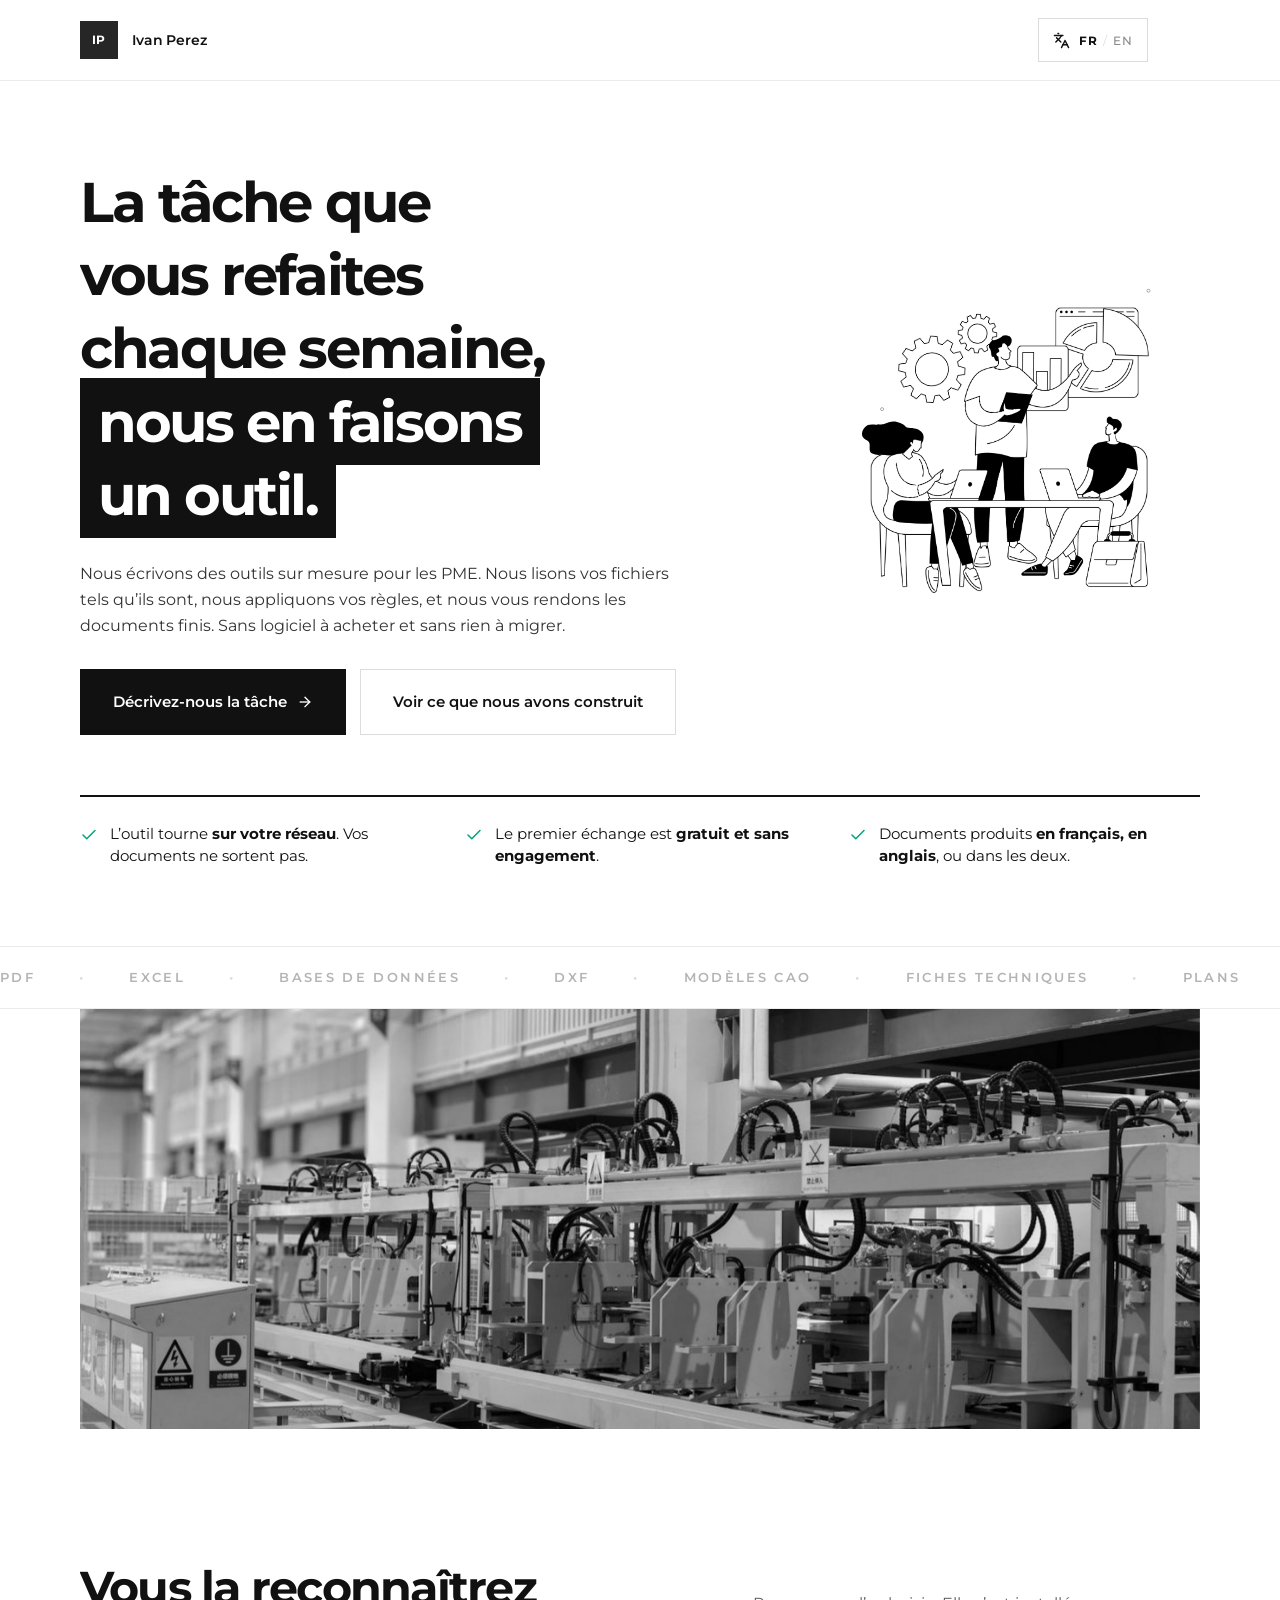
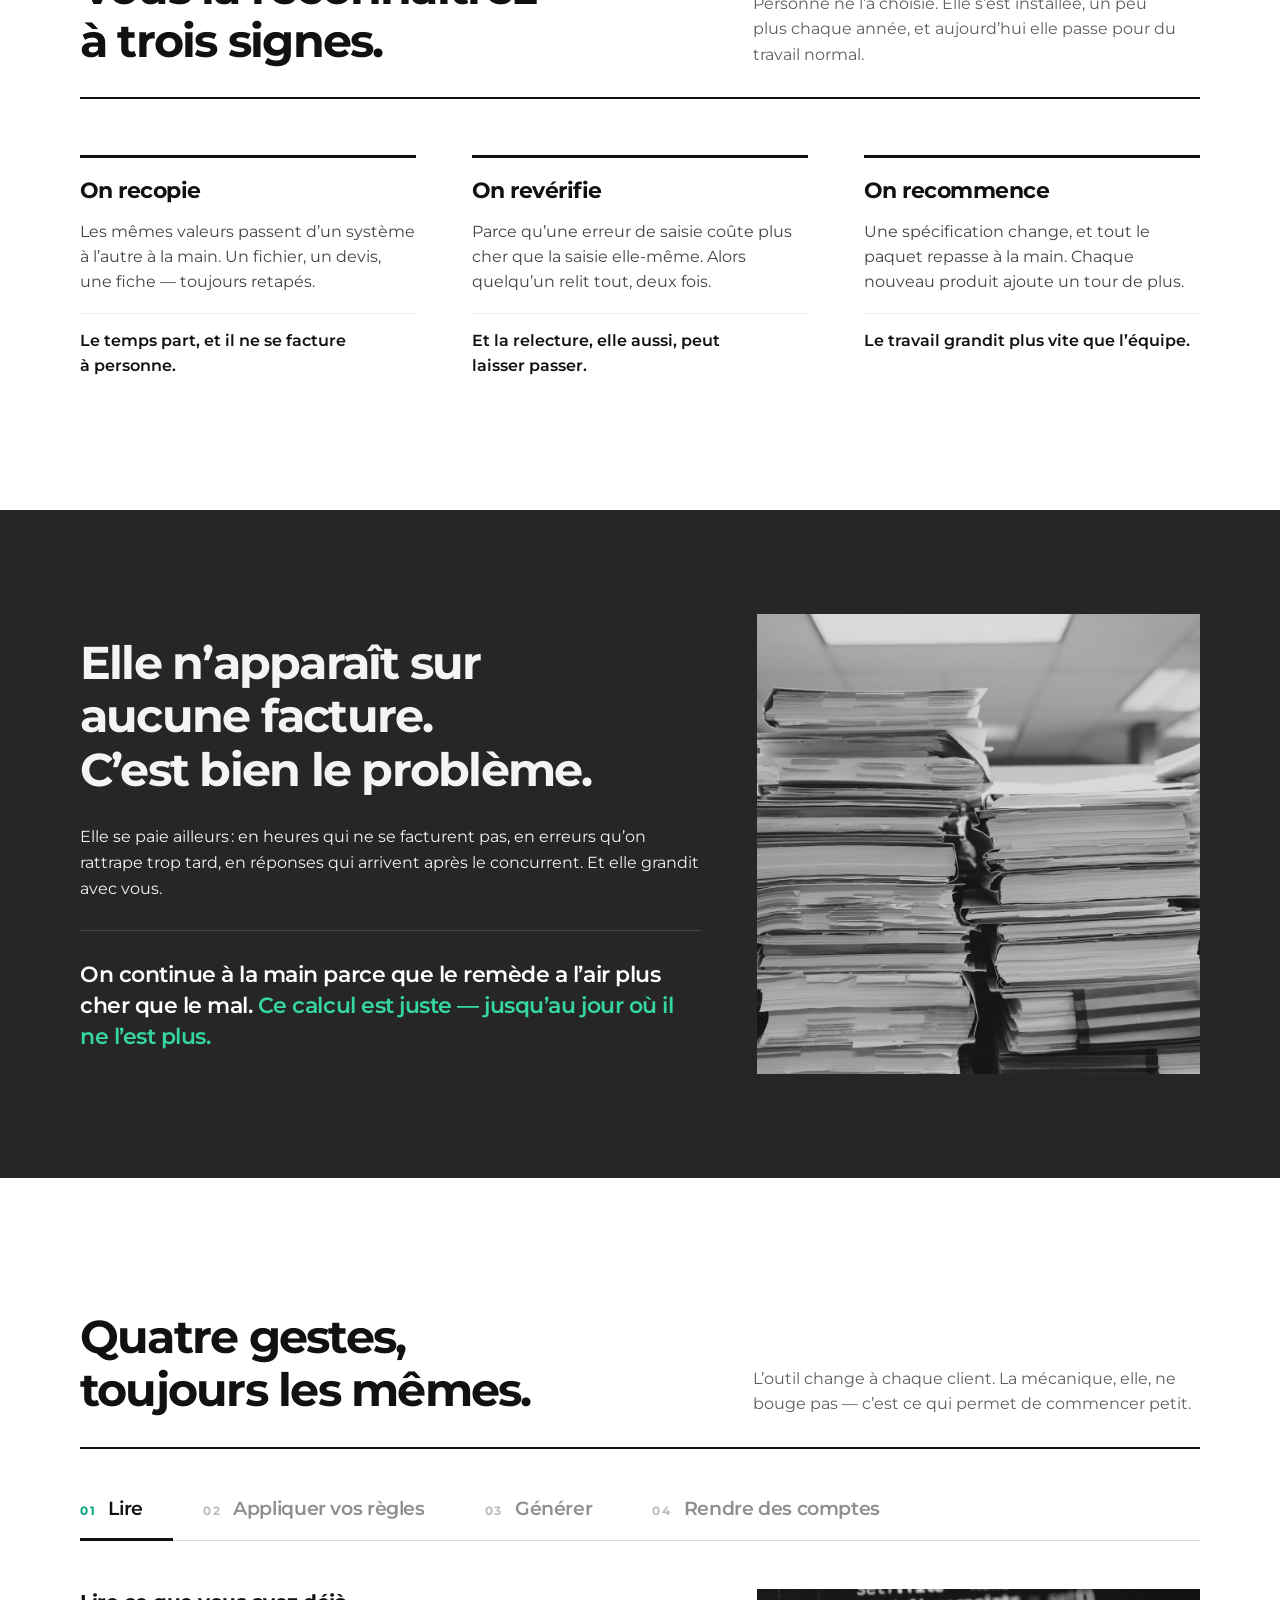
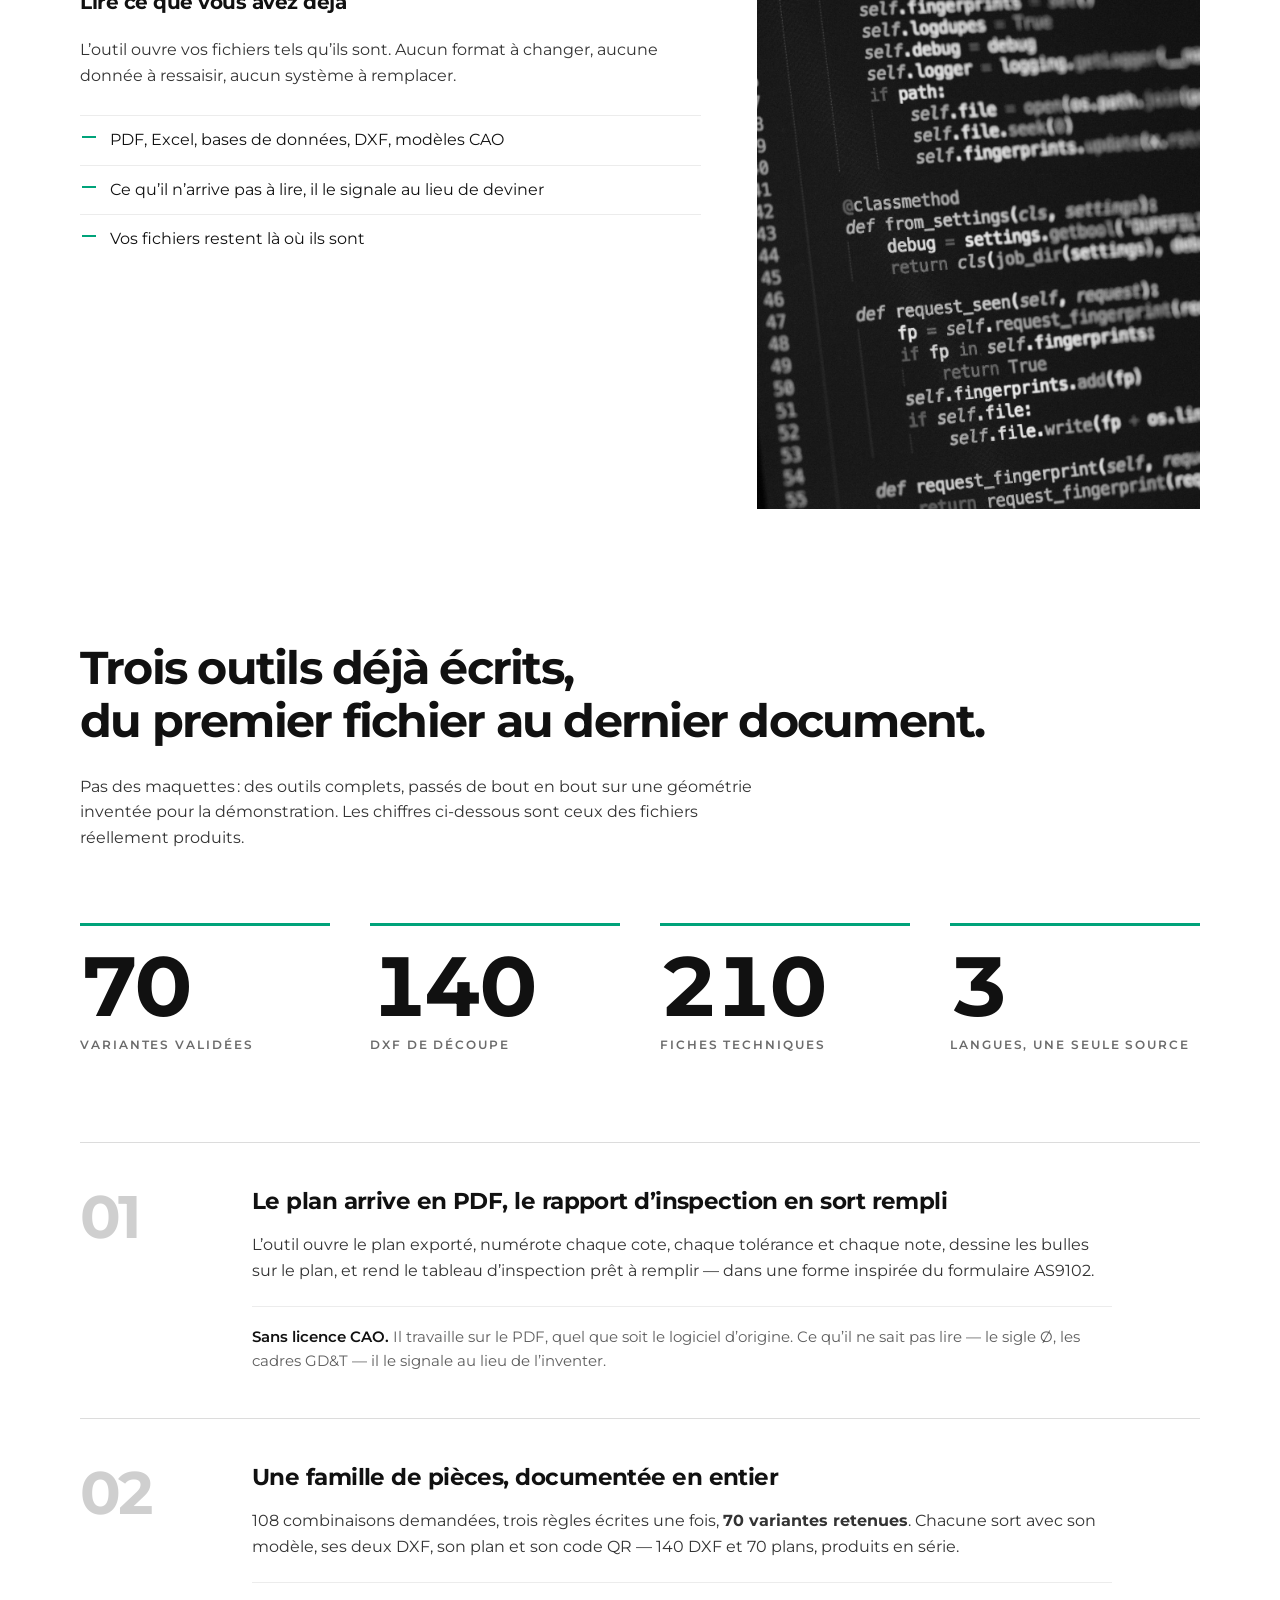
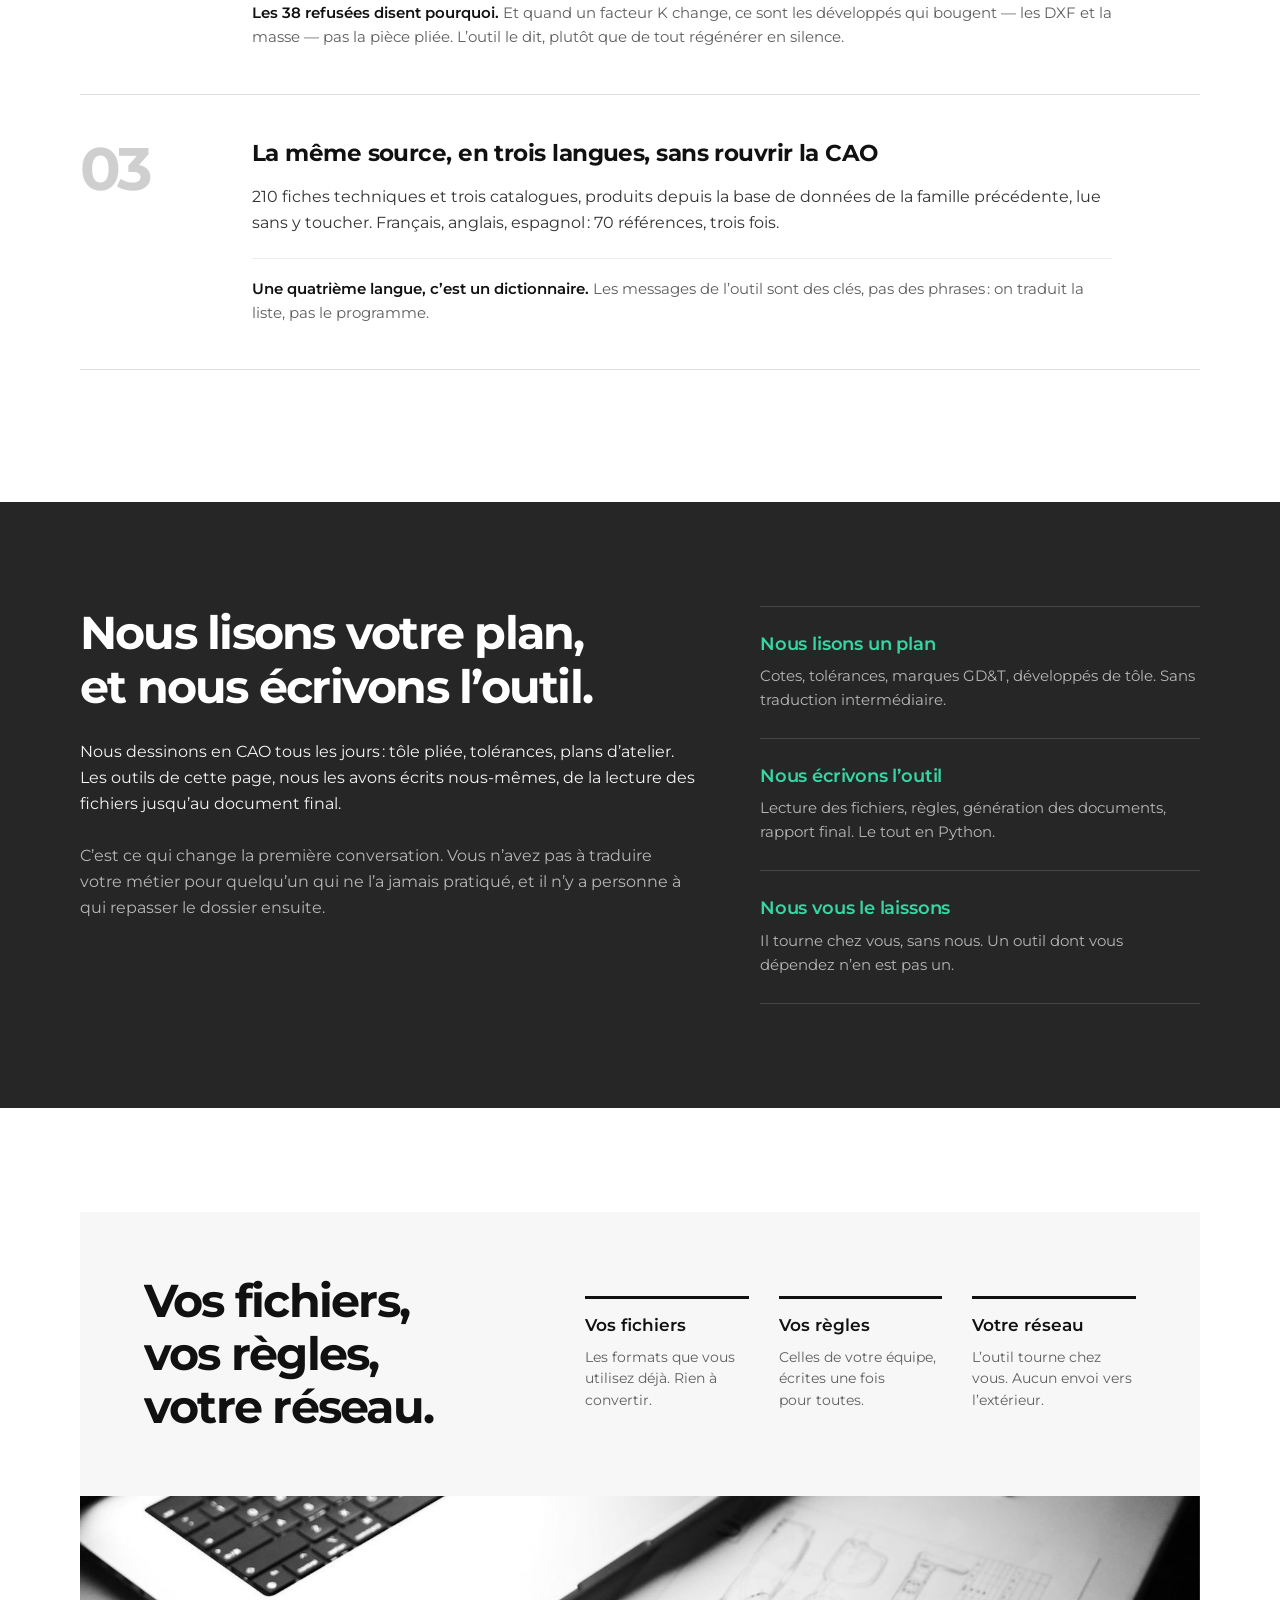
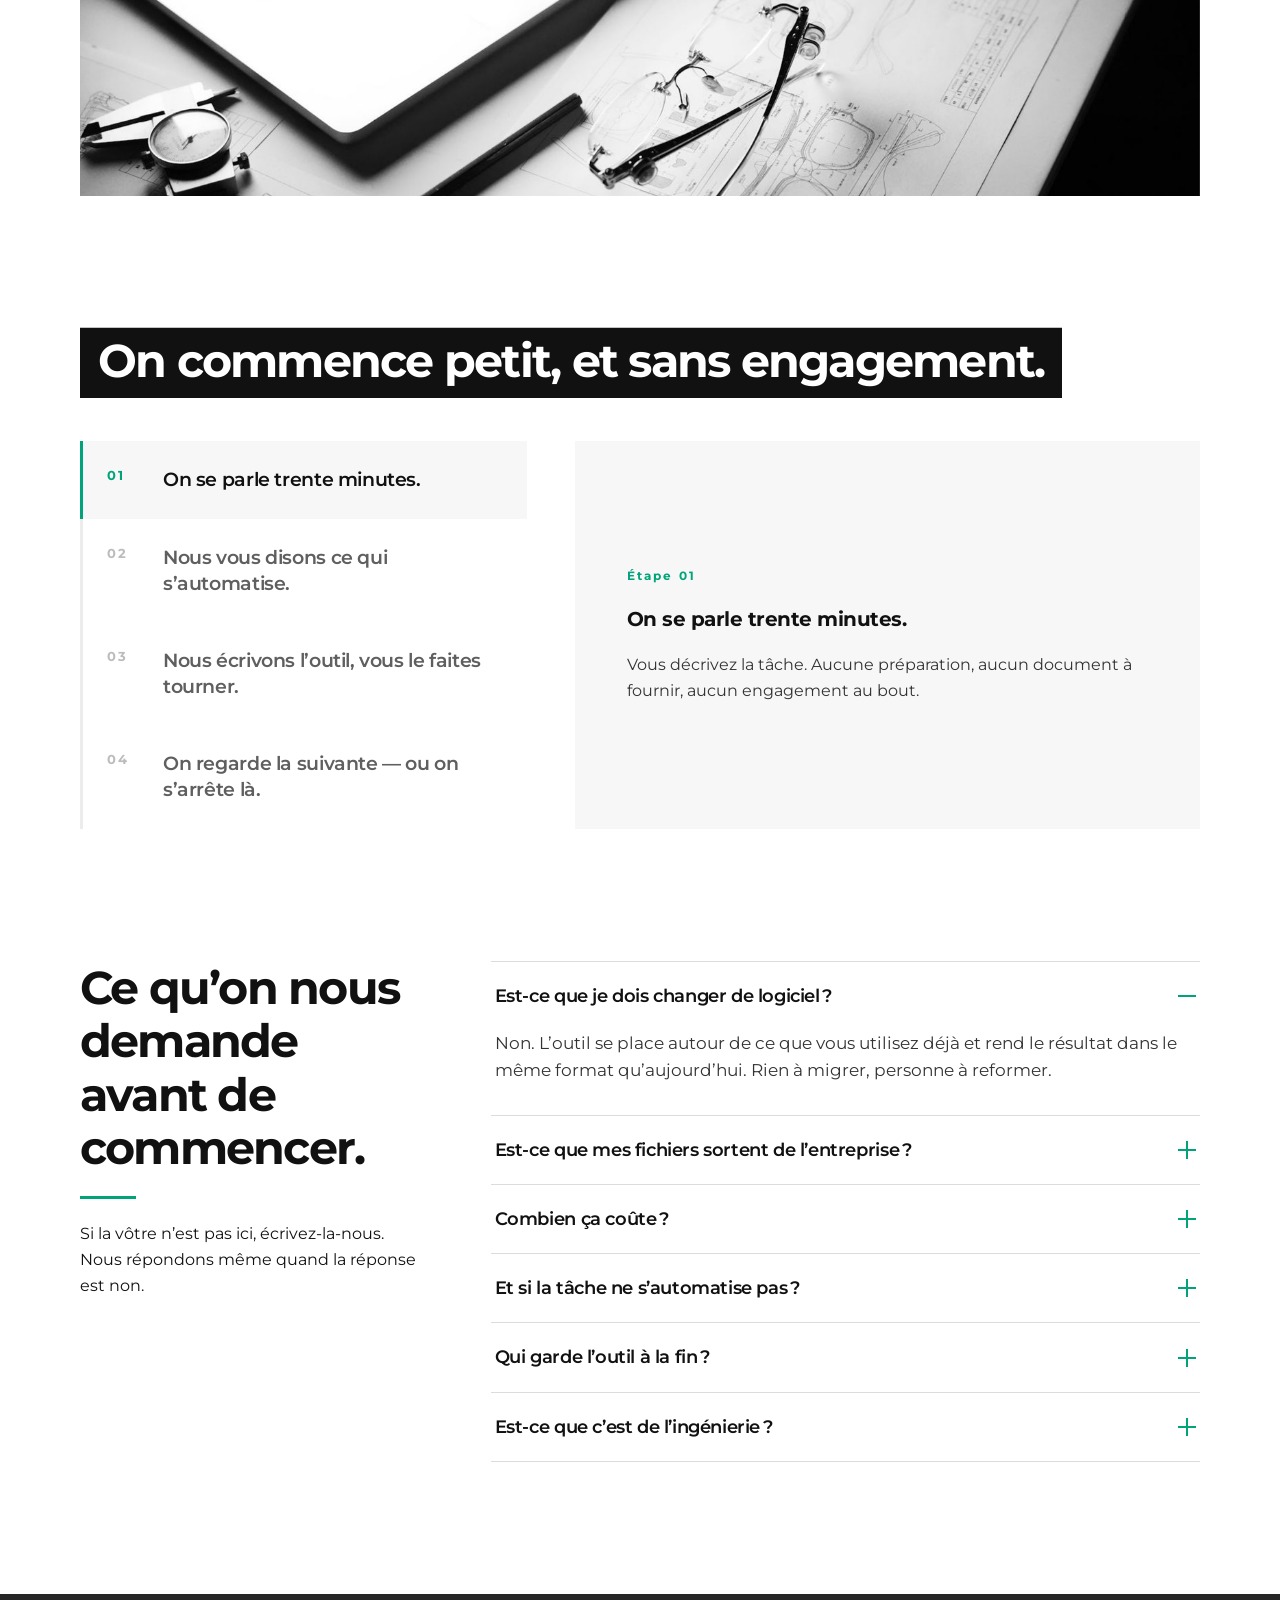
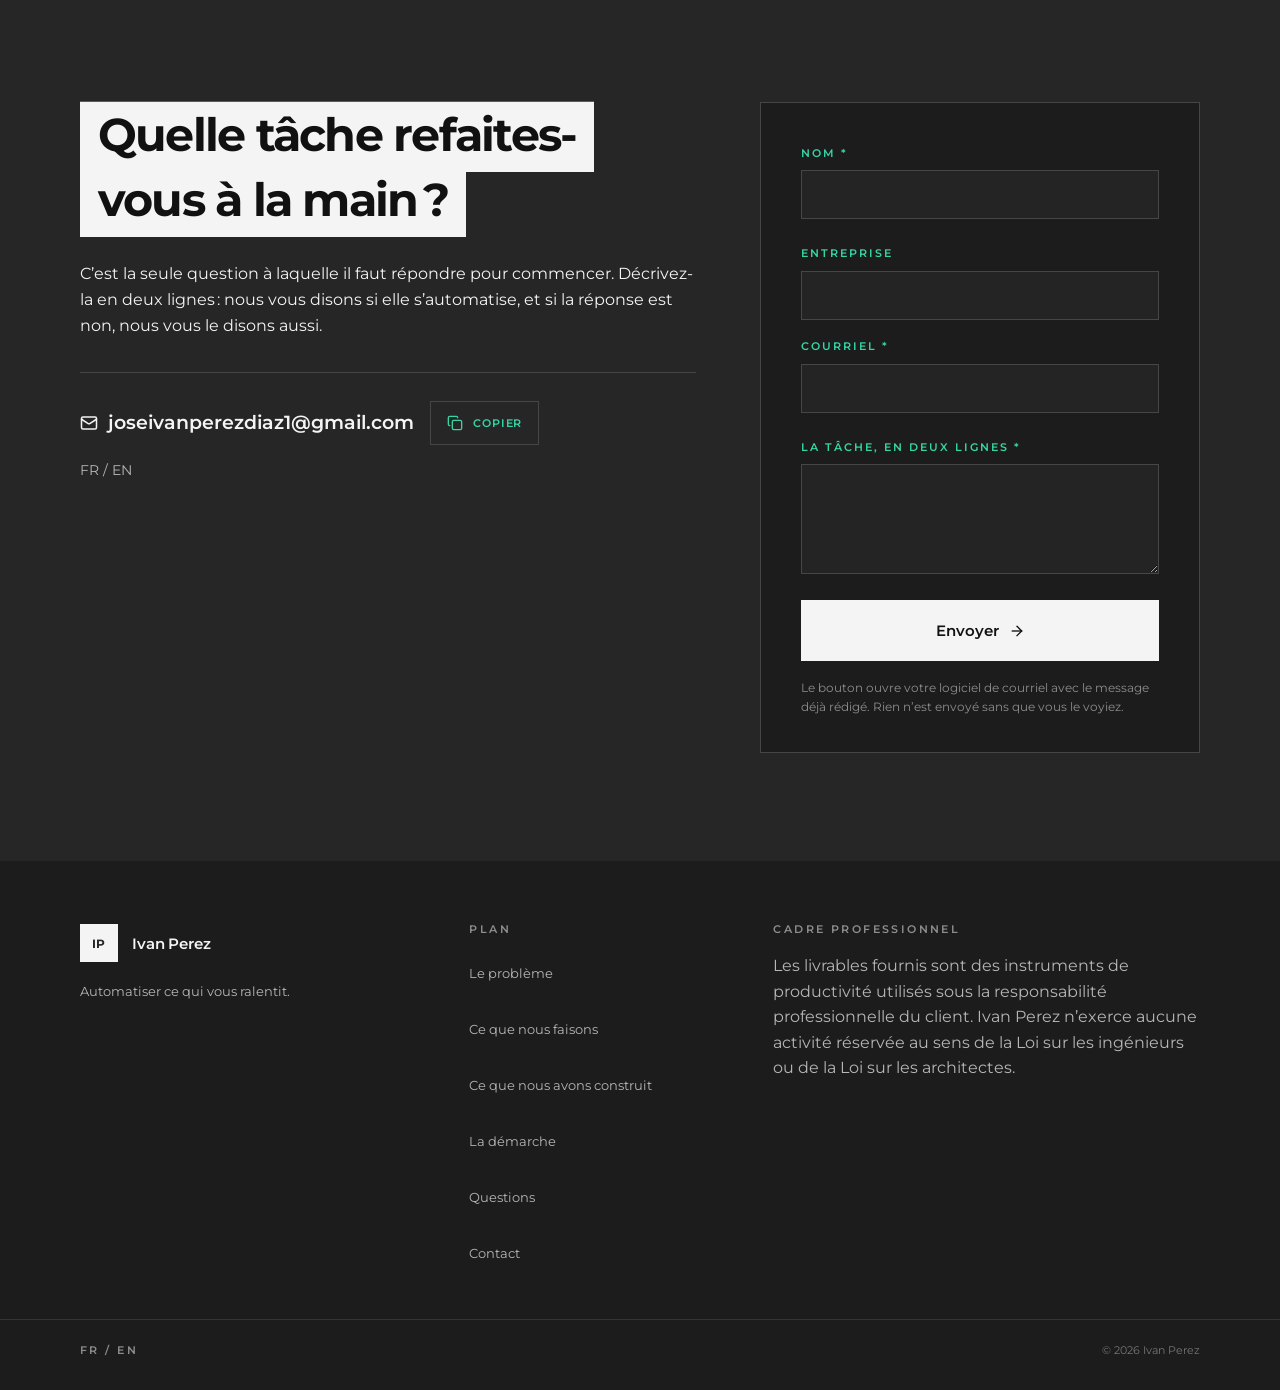
==== index.html @ 013fafa6 "Pasa la página a la primera persona del plural « J'écris » -> « Nous écrivons », « Décrivez-moi » ->" ====
<!doctype html>
<html lang="fr-CA" data-lang="fr">
<head>
<meta charset="utf-8">
<meta name="viewport" content="width=device-width, initial-scale=1">
<title>Ivan Perez — Automatiser ce qui vous ralentit</title>
<meta name="description" content="Nous écrivons des outils sur mesure pour les tâches que votre équipe refait à la main : lecture de vos fichiers, application de vos règles, génération des documents. FR/EN.">
<meta name="author" content="Ivan Perez">
<meta property="og:title" content="Ivan Perez — Automatiser ce qui vous ralentit">
<meta property="og:description" content="La tâche que vous refaites chaque semaine, nous en faisons un outil. Sur votre réseau, avec vos fichiers.">
<meta property="og:type" content="website">
<link rel="preconnect" href="https://fonts.googleapis.com">
<link rel="preconnect" href="https://fonts.gstatic.com" crossorigin>
<link rel="stylesheet" href="https://fonts.googleapis.com/css2?family=Montserrat:wght@400;500;600;700&display=swap">
<link rel="stylesheet" href="css/styles.css">
</head>
<body>

<svg class="sprite" aria-hidden="true" focusable="false" xmlns="http://www.w3.org/2000/svg">
  <!-- Lucide icons (ISC licence) -->
  <symbol id="i-check" viewBox="0 0 24 24"><path d="M20 6 9 17l-5-5"/></symbol>
  <symbol id="i-arrow-right" viewBox="0 0 24 24"><path d="M5 12h14"/><path d="m12 5 7 7-7 7"/></symbol>
  <symbol id="i-arrow-up" viewBox="0 0 24 24"><path d="m5 12 7-7 7 7"/><path d="M12 19V5"/></symbol>
  <symbol id="i-languages" viewBox="0 0 24 24"><path d="m5 8 6 6"/><path d="m4 14 6-6 2-3"/><path d="M2 5h12"/><path d="M7 2h1"/><path d="m22 22-5-10-5 10"/><path d="M14 18h6"/></symbol>
  <symbol id="i-mail" viewBox="0 0 24 24"><rect width="20" height="16" x="2" y="4" rx="2"/><path d="m22 7-8.97 5.7a1.94 1.94 0 0 1-2.06 0L2 7"/></symbol>
  <symbol id="i-copy" viewBox="0 0 24 24"><rect width="14" height="14" x="8" y="8" rx="2"/><path d="M4 16c-1.1 0-2-.9-2-2V4c0-1.1.9-2 2-2h10c1.1 0 2 .9 2 2"/></symbol>
</svg>

<div class="progress" aria-hidden="true"><span class="progress__bar" id="progressBar"></span></div>

<a class="skip" href="#hero"><span lang="fr">Aller au contenu</span><span lang="en">Skip to content</span></a>

<header class="nav" id="nav">
  <div class="nav__inner">
    <a class="nav__brand" href="#hero">
      <span class="mark">IP</span>
      <span class="nav__name">
        <strong>Ivan Perez</strong>
      </span>
    </a>

    <nav class="nav__menu" id="navMenu" aria-label="Navigation">
      <a href="#probleme"><span lang="fr">Le probl&egrave;me</span><span lang="en">The problem</span></a>
      <a href="#faire"><span lang="fr">Ce que nous faisons</span><span lang="en">What we do</span></a>
      <a href="#preuves"><span lang="fr">Ce que nous avons construit</span><span lang="en">What we have built</span></a>
      <a href="#demarche"><span lang="fr">La d&eacute;marche</span><span lang="en">How it works</span></a>
      <a href="#questions"><span lang="fr">Questions</span><span lang="en">Questions</span></a>
      <a class="btn btn--solid nav__cta" href="#contact">
        <span lang="fr">Parlons trente minutes</span><span lang="en">Let&rsquo;s talk for thirty minutes</span>
      </a>
    </nav>

    <div class="nav__tools">
      <button class="lang" id="langToggle" type="button" aria-label="English">
        <svg class="ico" aria-hidden="true"><use href="#i-languages"></use></svg>
        <span class="lang__pair"><b>FR</b><i>/</i><s>EN</s></span>
      </button>
      <button class="nav__toggle" id="navToggle" aria-expanded="false" aria-controls="navMenu" aria-label="Menu">
        <span></span><span></span><span></span>
      </button>
    </div>
  </div>
</header>

<main>

  <section class="hero" id="hero">
    <div class="wrap">
      <div class="hero__grid">
        <div class="hero__text">
          <h1 lang="fr" data-wipe>La t&acirc;che que vous refaites chaque semaine, <br><span class="boxed">nous en faisons un&nbsp;outil.</span></h1>
          <h1 lang="en" data-wipe>The task you redo every single week, <br><span class="boxed">we turn it into a&nbsp;tool.</span></h1>

          <div class="hero__lead" data-reveal>
            <p class="lead" lang="fr">Nous &eacute;crivons des outils sur mesure pour les PME. Nous lisons vos fichiers tels qu&rsquo;ils sont, nous appliquons vos r&egrave;gles, et nous vous rendons les documents finis. Sans logiciel &agrave; acheter et sans rien &agrave; migrer.</p>
            <p class="lead" lang="en">We write custom tools for small companies. We read your files exactly as they are, apply your rules, and hand back the finished documents. No software to buy, nothing to migrate.</p>
          </div>

          <div class="hero__actions" data-reveal>
            <a class="btn btn--solid btn--lg" href="#contact">
              <span lang="fr">D&eacute;crivez-nous la t&acirc;che</span><span lang="en">Tell us about the task</span>
              <svg class="ico" aria-hidden="true"><use href="#i-arrow-right"></use></svg>
            </a>
            <a class="btn btn--ghost btn--lg" href="#preuves">
              <span lang="fr">Voir ce que nous avons construit</span><span lang="en">See what we have built</span>
            </a>
          </div>
        </div>

        <figure class="art" id="heroArt" data-reveal aria-hidden="true">
          <object class="art__svg" type="image/svg+xml" data="img/workflow.svg">
            <img src="img/workflow.svg" alt="" width="900" height="900">
          </object>
        </figure>
      </div>

      <ul class="hero__points" data-reveal>
        <li><svg class="ico ico--accent" aria-hidden="true"><use href="#i-check"></use></svg>
          <span lang="fr">L&rsquo;outil tourne <strong>sur votre r&eacute;seau</strong>. Vos documents ne sortent pas.</span>
          <span lang="en">The tool runs <strong>on your own network</strong>. Your documents stay in-house.</span>
        </li>
        <li><svg class="ico ico--accent" aria-hidden="true"><use href="#i-check"></use></svg>
          <span lang="fr">Le premier &eacute;change est <strong>gratuit et sans engagement</strong>.</span>
          <span lang="en">The first conversation is <strong>free, with nothing to commit to</strong>.</span>
        </li>
        <li><svg class="ico ico--accent" aria-hidden="true"><use href="#i-check"></use></svg>
          <span lang="fr">Documents produits <strong>en fran&ccedil;ais, en anglais</strong>, ou dans les deux.</span>
          <span lang="en">Documents produced <strong>in French, in English</strong>, or in both.</span>
        </li>
      </ul>
    </div>
  </section>

  <div class="marquee" aria-hidden="true">
    <div class="marquee__track">
      <div class="marquee__group">
        <span>PDF</span><i>&bull;</i><span>Excel</span><i>&bull;</i><span lang="fr">Bases de donn&eacute;es</span><span lang="en">Databases</span><i>&bull;</i><span>DXF</span><i>&bull;</i><span lang="fr">Mod&egrave;les CAO</span><span lang="en">CAD models</span><i>&bull;</i><span lang="fr">Fiches techniques</span><span lang="en">Datasheets</span><i>&bull;</i><span lang="fr">Plans</span><span lang="en">Drawings</span><i>&bull;</i><span lang="fr">Catalogues</span><span lang="en">Catalogues</span><i>&bull;</i><span lang="fr">Rapports</span><span lang="en">Reports</span><i>&bull;</i>
      </div>
      <div class="marquee__group">
        <span>PDF</span><i>&bull;</i><span>Excel</span><i>&bull;</i><span lang="fr">Bases de donn&eacute;es</span><span lang="en">Databases</span><i>&bull;</i><span>DXF</span><i>&bull;</i><span lang="fr">Mod&egrave;les CAO</span><span lang="en">CAD models</span><i>&bull;</i><span lang="fr">Fiches techniques</span><span lang="en">Datasheets</span><i>&bull;</i><span lang="fr">Plans</span><span lang="en">Drawings</span><i>&bull;</i><span lang="fr">Catalogues</span><span lang="en">Catalogues</span><i>&bull;</i><span lang="fr">Rapports</span><span lang="en">Reports</span><i>&bull;</i>
      </div>
    </div>
  </div>

  <div class="wrap">
    <figure class="media media--wide" data-reveal>
      <img src="img/atelier.jpg" alt="" data-parallax width="1800" height="620">
    </figure>
  </div>

  <section class="section" id="probleme">
    <div class="wrap">
      <div class="head" data-reveal>
        <div class="head__left">
          <h2 lang="fr" data-wipe>Vous la reconna&icirc;trez &agrave; trois signes.</h2>
          <h2 lang="en" data-wipe>You will know it by three signs.</h2>
        </div>
        <div class="head__right">
          <p lang="fr">Personne ne l&rsquo;a choisie. Elle s&rsquo;est install&eacute;e, un peu plus chaque ann&eacute;e, et aujourd&rsquo;hui elle passe pour du travail normal.</p>
          <p lang="en">Nobody chose it. It settled in, a little more every year, and by now it passes for normal work.</p>
        </div>
      </div>

      <div class="signs">
        <article class="sign" data-reveal>
          <h3 lang="fr">On recopie</h3>
          <h3 lang="en">Somebody retypes</h3>
          <p lang="fr">Les m&ecirc;mes valeurs passent d&rsquo;un syst&egrave;me &agrave; l&rsquo;autre &agrave; la main. Un fichier, un devis, une fiche &mdash; toujours retap&eacute;s.</p>
          <p lang="en">The same values move from one system to another by hand. A file, a quote, a datasheet &mdash; always retyped.</p>
          <p class="sign__end" lang="fr">Le temps part, et il ne se facture &agrave; personne.</p>
          <p class="sign__end" lang="en">The time goes, and nobody gets billed for it.</p>
        </article>
        <article class="sign" data-reveal>
          <h3 lang="fr">On rev&eacute;rifie</h3>
          <h3 lang="en">Somebody double-checks</h3>
          <p lang="fr">Parce qu&rsquo;une erreur de saisie co&ucirc;te plus cher que la saisie elle-m&ecirc;me. Alors quelqu&rsquo;un relit tout, deux fois.</p>
          <p lang="en">Because a typo costs more than the typing itself. So somebody proofreads the lot, twice.</p>
          <p class="sign__end" lang="fr">Et la relecture, elle aussi, peut laisser passer.</p>
          <p class="sign__end" lang="en">And the proofreading, too, can let one through.</p>
        </article>
        <article class="sign" data-reveal>
          <h3 lang="fr">On recommence</h3>
          <h3 lang="en">Somebody starts over</h3>
          <p lang="fr">Une sp&eacute;cification change, et tout le paquet repasse &agrave; la main. Chaque nouveau produit ajoute un tour de plus.</p>
          <p lang="en">One spec changes and the whole batch goes through by hand again. Every new product adds another round.</p>
          <p class="sign__end" lang="fr">Le travail grandit plus vite que l&rsquo;&eacute;quipe.</p>
          <p class="sign__end" lang="en">The work grows faster than the team does.</p>
        </article>
      </div>
    </div>
  </section>

  <section class="band">
    <div class="wrap band__grid">
      <div class="band__text" data-reveal>
        <h2 lang="fr" data-wipe>Elle n&rsquo;appara&icirc;t sur aucune facture. <br>C&rsquo;est bien le probl&egrave;me.</h2>
        <h2 lang="en" data-wipe>It appears on no invoice. <br>That is exactly the problem.</h2>
        <p class="lead" lang="fr">Elle se paie ailleurs&#8239;: en heures qui ne se facturent pas, en erreurs qu&rsquo;on rattrape trop tard, en r&eacute;ponses qui arrivent apr&egrave;s le concurrent. Et elle grandit avec vous.</p>
        <p class="lead" lang="en">It gets paid elsewhere: in hours that never get billed, in mistakes caught too late, in answers that arrive after the competitor&rsquo;s. And it grows along with you.</p>
        <p class="pull" lang="fr">On continue &agrave; la main parce que le rem&egrave;de a l&rsquo;air plus cher que le mal. <em>Ce calcul est juste &mdash; jusqu&rsquo;au jour o&ugrave; il ne l&rsquo;est plus.</em></p>
        <p class="pull" lang="en">The work stays manual because the cure looks dearer than the disease. <em>That calculation is right &mdash; until the day it isn&rsquo;t.</em></p>
      </div>
      <figure class="media media--dark" data-reveal>
        <img src="img/documents.jpg" alt="" width="1100" height="1400">
      </figure>
    </div>
  </section>

  <section class="section" id="faire">
    <div class="wrap">
      <div class="head" data-reveal>
        <div class="head__left">
          <h2 lang="fr" data-wipe>Quatre gestes, toujours les m&ecirc;mes.</h2>
          <h2 lang="en" data-wipe>Four moves, always the same ones.</h2>
        </div>
        <div class="head__right">
          <p lang="fr">L&rsquo;outil change &agrave; chaque client. La m&eacute;canique, elle, ne bouge pas &mdash; c&rsquo;est ce qui permet de commencer petit.</p>
          <p lang="en">The tool changes with every client. The mechanics do not &mdash; and that is what makes it possible to start small.</p>
        </div>
      </div>

      <div class="tabs" data-reveal>
        <div class="tabs__bar" role="tablist">
          <button class="tab is-active" role="tab" id="tab-0" aria-controls="panel-0" aria-selected="true" data-tab="0">
            <i>01</i><span lang="fr">Lire</span><span lang="en">Read</span>
          </button>
          <button class="tab" role="tab" id="tab-1" aria-controls="panel-1" aria-selected="false" data-tab="1">
            <i>02</i><span lang="fr">Appliquer vos r&egrave;gles</span><span lang="en">Apply your rules</span>
          </button>
          <button class="tab" role="tab" id="tab-2" aria-controls="panel-2" aria-selected="false" data-tab="2">
            <i>03</i><span lang="fr">G&eacute;n&eacute;rer</span><span lang="en">Generate</span>
          </button>
          <button class="tab" role="tab" id="tab-3" aria-controls="panel-3" aria-selected="false" data-tab="3">
            <i>04</i><span lang="fr">Rendre des comptes</span><span lang="en">Report back</span>
          </button>
        </div>

        <div class="tabs__body">
          <div class="tabs__panels">
            <div class="panel is-active" role="tabpanel" id="panel-0" aria-labelledby="tab-0" data-panel="0">
              <h3 lang="fr">Lire ce que vous avez d&eacute;j&agrave;</h3>
              <h3 lang="en">Read what you already have</h3>
              <p class="lead" lang="fr">L&rsquo;outil ouvre vos fichiers tels qu&rsquo;ils sont. Aucun format &agrave; changer, aucune donn&eacute;e &agrave; ressaisir, aucun syst&egrave;me &agrave; remplacer.</p>
              <p class="lead" lang="en">The tool opens your files as they are. No format to change, no data to retype, no system to replace.</p>
              <ul class="points" lang="fr">
                <li>PDF, Excel, bases de donn&eacute;es, DXF, mod&egrave;les CAO</li>
                <li>Ce qu&rsquo;il n&rsquo;arrive pas &agrave; lire, il le signale au lieu de deviner</li>
                <li>Vos fichiers restent l&agrave; o&ugrave; ils sont</li>
              </ul>
              <ul class="points" lang="en">
                <li>PDF, Excel, databases, DXF, CAD models</li>
                <li>What it cannot read, it flags instead of guessing</li>
                <li>Your files stay exactly where they are</li>
              </ul>
            </div>

            <div class="panel" role="tabpanel" id="panel-1" aria-labelledby="tab-1" data-panel="1" hidden>
              <h3 lang="fr">Appliquer les r&egrave;gles que personne n&rsquo;a &eacute;crites</h3>
              <h3 lang="en">Apply the rules nobody ever wrote down</h3>
              <p class="lead" lang="fr">Chaque atelier a ses r&egrave;gles&#8239;: ce qui se combine, ce qui ne se combine pas, ce qui demande une v&eacute;rification. On les &eacute;crit une fois, l&rsquo;outil les applique &agrave; chaque passage.</p>
              <p class="lead" lang="en">Every shop has its rules: what goes together, what does not, what needs a second look. We write them down once and the tool applies them on every run.</p>
              <ul class="points" lang="fr">
                <li>Une combinaison refus&eacute;e dit pourquoi elle l&rsquo;est</li>
                <li>Les r&egrave;gles se modifient sans reprendre l&rsquo;outil</li>
                <li>La m&ecirc;me r&egrave;gle vaut pour tout le monde, tout le temps</li>
              </ul>
              <ul class="points" lang="en">
                <li>A rejected combination says why it was rejected</li>
                <li>Rules can change without rewriting the tool</li>
                <li>The same rule applies to everyone, every time</li>
              </ul>
            </div>

            <div class="panel" role="tabpanel" id="panel-2" aria-labelledby="tab-2" data-panel="2" hidden>
              <h3 lang="fr">G&eacute;n&eacute;rer les documents finis</h3>
              <h3 lang="en">Generate the finished documents</h3>
              <p class="lead" lang="fr">Fiches techniques, plans, exports, catalogues &mdash; produits &agrave; partir d&rsquo;une seule source, dans la mise en page que vos clients connaissent d&eacute;j&agrave;.</p>
              <p class="lead" lang="en">Datasheets, drawings, exports, catalogues &mdash; produced from a single source, in the layout your customers already know.</p>
              <ul class="points" lang="fr">
                <li>En fran&ccedil;ais, en anglais, ou dans les deux</li>
                <li>Ajouter une langue, c&rsquo;est un dictionnaire, pas un red&eacute;marrage</li>
                <li>Une seule source&#8239;: plus de version qui tra&icirc;ne</li>
              </ul>
              <ul class="points" lang="en">
                <li>In French, in English, or in both</li>
                <li>Adding a language is a dictionary, not a rebuild</li>
                <li>One single source: no stray version left behind</li>
              </ul>
            </div>

            <div class="panel" role="tabpanel" id="panel-3" aria-labelledby="tab-3" data-panel="3" hidden>
              <h3 lang="fr">Rendre un r&eacute;sultat v&eacute;rifiable</h3>
              <h3 lang="en">Hand back a result you can check</h3>
              <p class="lead" lang="fr">Chaque passage laisse un rapport&#8239;: ce qui a &eacute;t&eacute; produit, ce qui a &eacute;t&eacute; refus&eacute; et pourquoi, ce que l&rsquo;outil n&rsquo;a pas su lire. Vous gardez la d&eacute;cision.</p>
              <p class="lead" lang="en">Every run leaves a report: what was produced, what was rejected and why, what the tool could not read. You keep the decision.</p>
              <ul class="points" lang="fr">
                <li>Rien n&rsquo;est publi&eacute; sans que vous l&rsquo;ayez vu</li>
                <li>Les refus sont motiv&eacute;s, pas silencieux</li>
                <li>Le rapport se relit six mois plus tard</li>
              </ul>
              <ul class="points" lang="en">
                <li>Nothing goes out before you have seen it</li>
                <li>Rejections come with a reason, never silent</li>
                <li>The report still reads six months later</li>
              </ul>
            </div>
          </div>

          <figure class="media media--tall">
            <img src="img/code.jpg" alt="" width="1100" height="1400">
          </figure>
        </div>
      </div>
    </div>
  </section>

  <section class="proof" id="preuves">
    <div class="wrap">
      <div class="proof__head" data-reveal>
        <h2 lang="fr" data-wipe>Trois outils d&eacute;j&agrave; &eacute;crits, <br>du premier fichier au dernier document.</h2>
        <h2 lang="en" data-wipe>Three tools already written, <br>from the first file to the last document.</h2>
        <p class="lead" lang="fr">Pas des maquettes&#8239;: des outils complets, pass&eacute;s de bout en bout sur une g&eacute;om&eacute;trie invent&eacute;e pour la d&eacute;monstration. Les chiffres ci-dessous sont ceux des fichiers r&eacute;ellement produits.</p>
        <p class="lead" lang="en">Not mock-ups: complete tools, run end to end on geometry invented for the demonstration. The figures below are the files actually produced.</p>
      </div>

      <div class="figures" data-reveal>
        <div class="fig">
          <span class="fig__n" data-count="70">70</span>
          <span class="fig__l" lang="fr">variantes valid&eacute;es</span>
          <span class="fig__l" lang="en">validated variants</span>
        </div>
        <div class="fig">
          <span class="fig__n" data-count="140">140</span>
          <span class="fig__l" lang="fr">DXF de d&eacute;coupe</span>
          <span class="fig__l" lang="en">cutting DXF files</span>
        </div>
        <div class="fig">
          <span class="fig__n" data-count="210">210</span>
          <span class="fig__l" lang="fr">fiches techniques</span>
          <span class="fig__l" lang="en">datasheets</span>
        </div>
        <div class="fig">
          <span class="fig__n" data-count="3">3</span>
          <span class="fig__l" lang="fr">langues, une seule source</span>
          <span class="fig__l" lang="en">languages, one single source</span>
        </div>
      </div>

      <ol class="cases">
        <li class="case" data-reveal>
          <div class="case__id"><span>01</span></div>
          <div class="case__body">
            <h3 lang="fr">Le plan arrive en PDF, le rapport d&rsquo;inspection en sort rempli</h3>
            <h3 lang="en">The drawing comes in as a PDF, the inspection report comes out filled in</h3>
            <p lang="fr">L&rsquo;outil ouvre le plan export&eacute;, num&eacute;rote chaque cote, chaque tol&eacute;rance et chaque note, dessine les bulles sur le plan, et rend le tableau d&rsquo;inspection pr&ecirc;t &agrave; remplir &mdash; dans une forme inspir&eacute;e du formulaire AS9102.</p>
            <p lang="en">The tool opens the exported drawing, numbers every dimension, tolerance and note, draws the balloons onto the drawing, and hands back the inspection table ready to fill in &mdash; in a form inspired by the AS9102 sheet.</p>
            <p class="case__limit" lang="fr"><strong>Sans licence CAO.</strong> Il travaille sur le PDF, quel que soit le logiciel d&rsquo;origine. Ce qu&rsquo;il ne sait pas lire &mdash; le sigle &Oslash;, les cadres GD&amp;T &mdash; il le signale au lieu de l&rsquo;inventer.</p>
            <p class="case__limit" lang="en"><strong>No CAD licence needed.</strong> It works on the PDF, whatever software produced it. What it cannot read &mdash; the &Oslash; sign, GD&amp;T frames &mdash; it flags rather than inventing.</p>
          </div>
        </li>

        <li class="case" data-reveal>
          <div class="case__id"><span>02</span></div>
          <div class="case__body">
            <h3 lang="fr">Une famille de pi&egrave;ces, document&eacute;e en entier</h3>
            <h3 lang="en">A whole family of parts, documented end to end</h3>
            <p lang="fr">108 combinaisons demand&eacute;es, trois r&egrave;gles &eacute;crites une fois, <strong>70 variantes retenues</strong>. Chacune sort avec son mod&egrave;le, ses deux DXF, son plan et son code QR &mdash; 140 DXF et 70 plans, produits en s&eacute;rie.</p>
            <p lang="en">108 combinations asked for, three rules written once, <strong>70 variants kept</strong>. Each one comes out with its model, its two DXF files, its drawing and its QR code &mdash; 140 DXF files and 70 drawings, produced in one batch.</p>
            <p class="case__limit" lang="fr"><strong>Les 38 refus&eacute;es disent pourquoi.</strong> Et quand un facteur K change, ce sont les d&eacute;velopp&eacute;s qui bougent &mdash; les DXF et la masse &mdash; pas la pi&egrave;ce pli&eacute;e. L&rsquo;outil le dit, plut&ocirc;t que de tout r&eacute;g&eacute;n&eacute;rer en silence.</p>
            <p class="case__limit" lang="en"><strong>The 38 rejected ones say why.</strong> And when a K-factor changes, it is the flat patterns that move &mdash; the DXF files and the mass &mdash; not the folded part. The tool says so, rather than regenerating everything silently.</p>
          </div>
        </li>

        <li class="case" data-reveal>
          <div class="case__id"><span>03</span></div>
          <div class="case__body">
            <h3 lang="fr">La m&ecirc;me source, en trois langues, sans rouvrir la CAO</h3>
            <h3 lang="en">The same source, in three languages, without reopening the CAD</h3>
            <p lang="fr">210 fiches techniques et trois catalogues, produits depuis la base de donn&eacute;es de la famille pr&eacute;c&eacute;dente, lue sans y toucher. Fran&ccedil;ais, anglais, espagnol&#8239;: 70 r&eacute;f&eacute;rences, trois fois.</p>
            <p lang="en">210 datasheets and three catalogues, produced from the previous family&rsquo;s database, read without touching it. French, English, Spanish: 70 references, three times over.</p>
            <p class="case__limit" lang="fr"><strong>Une quatri&egrave;me langue, c&rsquo;est un dictionnaire.</strong> Les messages de l&rsquo;outil sont des cl&eacute;s, pas des phrases&#8239;: on traduit la liste, pas le programme.</p>
            <p class="case__limit" lang="en"><strong>A fourth language is a dictionary.</strong> The tool&rsquo;s messages are keys, not sentences: you translate the list, not the program.</p>
          </div>
        </li>
      </ol>
    </div>
  </section>

  <section class="who">
    <div class="wrap who__grid">
      <div class="who__text" data-reveal>
        <h2 lang="fr" data-wipe>Nous lisons votre plan, et nous &eacute;crivons l&rsquo;outil.</h2>
        <h2 lang="en" data-wipe>We read your drawing, and we write the tool.</h2>
        <p class="lead" lang="fr">Nous dessinons en CAO tous les jours&#8239;: t&ocirc;le pli&eacute;e, tol&eacute;rances, plans d&rsquo;atelier. Les outils de cette page, nous les avons &eacute;crits nous-m&ecirc;mes, de la lecture des fichiers jusqu&rsquo;au document final.</p>
        <p class="lead" lang="en">We work in CAD every day: sheet metal, tolerances, shop drawings. The tools on this page we wrote ourselves, from reading the files through to the finished document.</p>
        <p lang="fr">C&rsquo;est ce qui change la premi&egrave;re conversation. Vous n&rsquo;avez pas &agrave; traduire votre m&eacute;tier pour quelqu&rsquo;un qui ne l&rsquo;a jamais pratiqu&eacute;, et il n&rsquo;y a personne &agrave; qui repasser le dossier ensuite.</p>
        <p lang="en">That is what changes the first conversation. You do not have to translate your trade for somebody who has never practised it, and there is nobody to hand the file on to afterwards.</p>
      </div>
      <ul class="who__list" data-reveal>
        <li>
          <h3 lang="fr">Nous lisons un plan</h3><h3 lang="en">We read drawings</h3>
          <p lang="fr">Cotes, tol&eacute;rances, marques GD&amp;T, d&eacute;velopp&eacute;s de t&ocirc;le. Sans traduction interm&eacute;diaire.</p>
          <p lang="en">Dimensions, tolerances, GD&amp;T marks, sheet-metal flat patterns. With no translation in between.</p>
        </li>
        <li>
          <h3 lang="fr">Nous &eacute;crivons l&rsquo;outil</h3><h3 lang="en">We write the tool</h3>
          <p lang="fr">Lecture des fichiers, r&egrave;gles, g&eacute;n&eacute;ration des documents, rapport final. Le tout en Python.</p>
          <p lang="en">File reading, rules, document generation, final report. All of it in Python.</p>
        </li>
        <li>
          <h3 lang="fr">Nous vous le laissons</h3><h3 lang="en">We hand it over</h3>
          <p lang="fr">Il tourne chez vous, sans nous. Un outil dont vous d&eacute;pendez n&rsquo;en est pas un.</p>
          <p lang="en">It runs at your place, without us. A tool you depend on us for is not a tool.</p>
        </li>
      </ul>
    </div>
  </section>

  <section class="section section--tight">
    <div class="wrap">
      <div class="pillars" data-reveal>
        <div class="pillars__title">
          <h2 lang="fr" data-wipe>Vos fichiers, vos r&egrave;gles, votre r&eacute;seau.</h2>
          <h2 lang="en" data-wipe>Your files, your rules, your network.</h2>
        </div>
        <div class="pillars__list">
          <div class="pillar">
            <h3 lang="fr">Vos fichiers</h3><h3 lang="en">Your files</h3>
            <p lang="fr">Les formats que vous utilisez d&eacute;j&agrave;. Rien &agrave; convertir.</p>
            <p lang="en">The formats you already use. Nothing to convert.</p>
          </div>
          <div class="pillar">
            <h3 lang="fr">Vos r&egrave;gles</h3><h3 lang="en">Your rules</h3>
            <p lang="fr">Celles de votre &eacute;quipe, &eacute;crites une fois pour toutes.</p>
            <p lang="en">Your team&rsquo;s own, written down once and for all.</p>
          </div>
          <div class="pillar">
            <h3 lang="fr">Votre r&eacute;seau</h3><h3 lang="en">Your network</h3>
            <p lang="fr">L&rsquo;outil tourne chez vous. Aucun envoi vers l&rsquo;ext&eacute;rieur.</p>
            <p lang="en">The tool runs in-house. Nothing is sent outside.</p>
          </div>
        </div>
      </div>
    </div>
  </section>

  <div class="wrap">
    <figure class="media media--strip" data-reveal>
      <img src="img/bureau.jpg" alt="" data-parallax width="1800" height="560">
    </figure>
  </div>

  <section class="section" id="demarche">
    <div class="wrap">
      <div class="head head--stack" data-reveal>
        <h2 lang="fr" data-wipe><span class="boxed">On commence petit, et sans engagement.</span></h2>
        <h2 lang="en" data-wipe><span class="boxed">We start small, with nothing to commit to.</span></h2>
      </div>

      <div class="steps" data-reveal>
        <div class="steps__rail" role="tablist" aria-orientation="vertical">
          <button class="step is-active" role="tab" id="step-0" aria-controls="spanel-0" aria-selected="true" data-step="0">
            <i>01</i><span lang="fr">On se parle trente minutes.</span><span lang="en">We talk for thirty minutes.</span>
          </button>
          <button class="step" role="tab" id="step-1" aria-controls="spanel-1" aria-selected="false" data-step="1">
            <i>02</i><span lang="fr">Nous vous disons ce qui s&rsquo;automatise.</span><span lang="en">We tell you what can be automated.</span>
          </button>
          <button class="step" role="tab" id="step-2" aria-controls="spanel-2" aria-selected="false" data-step="2">
            <i>03</i><span lang="fr">Nous &eacute;crivons l&rsquo;outil, vous le faites tourner.</span><span lang="en">We write the tool, you run it.</span>
          </button>
          <button class="step" role="tab" id="step-3" aria-controls="spanel-3" aria-selected="false" data-step="3">
            <i>04</i><span lang="fr">On regarde la suivante &mdash; ou on s&rsquo;arr&ecirc;te l&agrave;.</span><span lang="en">We look at the next one &mdash; or we stop there.</span>
          </button>
        </div>

        <div class="steps__panels">
          <div class="spanel is-active" role="tabpanel" id="spanel-0" aria-labelledby="step-0" data-spanel="0">
            <p class="tag"><span lang="fr">&Eacute;tape 01</span><span lang="en">Step 01</span></p>
            <h3 lang="fr">On se parle trente minutes.</h3>
            <h3 lang="en">We talk for thirty minutes.</h3>
            <p class="lead" lang="fr">Vous d&eacute;crivez la t&acirc;che. Aucune pr&eacute;paration, aucun document &agrave; fournir, aucun engagement au bout.</p>
            <p class="lead" lang="en">You describe the task. No preparation, nothing to send over, nothing to commit to at the end.</p>
          </div>
          <div class="spanel" role="tabpanel" id="spanel-1" aria-labelledby="step-1" data-spanel="1" hidden>
            <p class="tag"><span lang="fr">&Eacute;tape 02</span><span lang="en">Step 02</span></p>
            <h3 lang="fr">Nous vous disons ce qui s&rsquo;automatise.</h3>
            <h3 lang="en">We tell you what can be automated.</h3>
            <p class="lead" lang="fr">Et surtout ce qui ne s&rsquo;automatise pas. C&rsquo;est gratuit, et parfois la r&eacute;ponse est non &mdash; c&rsquo;est une r&eacute;ponse utile aussi.</p>
            <p class="lead" lang="en">And, above all, what cannot be. It costs nothing, and sometimes the answer is no &mdash; which is a useful answer too.</p>
          </div>
          <div class="spanel" role="tabpanel" id="spanel-2" aria-labelledby="step-2" data-spanel="2" hidden>
            <p class="tag"><span lang="fr">&Eacute;tape 03</span><span lang="en">Step 03</span></p>
            <h3 lang="fr">Nous &eacute;crivons l&rsquo;outil, vous le faites tourner.</h3>
            <h3 lang="en">We write the tool, you run it.</h3>
            <p class="lead" lang="fr">Chez vous, sur votre r&eacute;seau, avec vos fichiers. Vos documents ne sortent pas de l&rsquo;entreprise.</p>
            <p class="lead" lang="en">In-house, on your network, with your files. Your documents never leave the company.</p>
          </div>
          <div class="spanel" role="tabpanel" id="spanel-3" aria-labelledby="step-3" data-spanel="3" hidden>
            <p class="tag"><span lang="fr">&Eacute;tape 04</span><span lang="en">Step 04</span></p>
            <h3 lang="fr">On regarde la suivante &mdash; ou on s&rsquo;arr&ecirc;te l&agrave;.</h3>
            <h3 lang="en">We look at the next one &mdash; or we stop there.</h3>
            <p class="lead" lang="fr">Chaque &eacute;tape se juge sur la pr&eacute;c&eacute;dente. Rien n&rsquo;oblige &agrave; la suivante, et s&rsquo;arr&ecirc;ter est une issue normale.</p>
            <p class="lead" lang="en">Each step is judged on the one before it. Nothing commits you to the next, and stopping is a normal outcome.</p>
          </div>
        </div>
      </div>
    </div>
  </section>

  <section class="section" id="questions">
    <div class="wrap faq__grid">
      <div class="faq__intro" data-reveal>
        <h2 lang="fr" data-wipe>Ce qu&rsquo;on nous demande avant de commencer.</h2>
        <h2 lang="en" data-wipe>What people ask us before we start.</h2>
        <span class="rule"></span>
        <p lang="fr">Si la v&ocirc;tre n&rsquo;est pas ici, &eacute;crivez-la-nous. Nous r&eacute;pondons m&ecirc;me quand la r&eacute;ponse est non.</p>
        <p lang="en">If yours is not here, write it to us. We answer even when the answer is no.</p>
      </div>

      <div class="faq" data-reveal>
        <div class="faq__item is-open">
          <button class="faq__q" aria-expanded="true">
            <span lang="fr">Est-ce que je dois changer de logiciel&#8239;?</span><span lang="en">Do I have to change software?</span><i></i>
          </button>
          <div class="faq__a"><div class="faq__inner">
            <p lang="fr">Non. L&rsquo;outil se place autour de ce que vous utilisez d&eacute;j&agrave; et rend le r&eacute;sultat dans le m&ecirc;me format qu&rsquo;aujourd&rsquo;hui. Rien &agrave; migrer, personne &agrave; reformer.</p>
            <p lang="en">No. The tool sits around what you already use and hands back the result in the same format as today. Nothing to migrate, nobody to retrain.</p>
          </div></div>
        </div>

        <div class="faq__item">
          <button class="faq__q" aria-expanded="false">
            <span lang="fr">Est-ce que mes fichiers sortent de l&rsquo;entreprise&#8239;?</span><span lang="en">Do my files leave the company?</span><i></i>
          </button>
          <div class="faq__a"><div class="faq__inner">
            <p lang="fr">Non. L&rsquo;outil s&rsquo;installe et tourne sur votre r&eacute;seau. Le traitement est local, et il fonctionne m&ecirc;me sans acc&egrave;s Internet.</p>
            <p lang="en">No. The tool installs and runs on your own network. Processing is local and works even without internet access.</p>
          </div></div>
        </div>

        <div class="faq__item">
          <button class="faq__q" aria-expanded="false">
            <span lang="fr">Combien &ccedil;a co&ucirc;te&#8239;?</span><span lang="en">What does it cost?</span><i></i>
          </button>
          <div class="faq__a"><div class="faq__inner">
            <p lang="fr">Le premier &eacute;change ne co&ucirc;te rien, et le diagnostic qui suit se fait sur vos propres fichiers. Le montant d&eacute;pend enti&egrave;rement de l&rsquo;ampleur&#8239;: on le chiffre une fois qu&rsquo;on sait ce qu&rsquo;il y a &agrave; faire, pas avant.</p>
            <p lang="en">The first conversation costs nothing, and the diagnosis that follows runs on your own files. The amount depends entirely on scope: we price it once we know what the work actually is, not before.</p>
          </div></div>
        </div>

        <div class="faq__item">
          <button class="faq__q" aria-expanded="false">
            <span lang="fr">Et si la t&acirc;che ne s&rsquo;automatise pas&#8239;?</span><span lang="en">And if the task cannot be automated?</span><i></i>
          </button>
          <div class="faq__a"><div class="faq__inner">
            <p lang="fr">Nous vous le disons, et on s&rsquo;arr&ecirc;te l&agrave;. Une t&acirc;che qui change de r&egrave;gles &agrave; chaque fois, ou qui demande un jugement humain &agrave; chaque ligne, n&rsquo;est pas un bon candidat. Le dire t&ocirc;t vous &eacute;pargne un projet.</p>
            <p lang="en">We will tell you, and we stop there. A task whose rules change every time, or that needs human judgement on every line, is not a good candidate. Saying so early saves you a project.</p>
          </div></div>
        </div>

        <div class="faq__item">
          <button class="faq__q" aria-expanded="false">
            <span lang="fr">Qui garde l&rsquo;outil &agrave; la fin&#8239;?</span><span lang="en">Who keeps the tool at the end?</span><i></i>
          </button>
          <div class="faq__a"><div class="faq__inner">
            <p lang="fr">Vous. Il s&rsquo;installe chez vous et il tourne sans nous. Les r&egrave;gles sont &eacute;crites dans un fichier que votre &eacute;quipe peut relire et modifier&#8239;: c&rsquo;est fait expr&egrave;s, pour que vous ne d&eacute;pendiez pas de nous &agrave; chaque changement de sp&eacute;cification.</p>
            <p lang="en">You do. It installs at your place and runs without us. The rules live in a file your own team can read and change: that is deliberate, so that you are not tied to us every time a specification moves.</p>
          </div></div>
        </div>

        <div class="faq__item">
          <button class="faq__q" aria-expanded="false">
            <span lang="fr">Est-ce que c&rsquo;est de l&rsquo;ing&eacute;nierie&#8239;?</span><span lang="en">Is this engineering work?</span><i></i>
          </button>
          <div class="faq__a"><div class="faq__inner">
            <p lang="fr">Non. Ce que nous livrons, ce sont des instruments de productivit&eacute;, utilis&eacute;s sous la responsabilit&eacute; professionnelle du client. Nous n&rsquo;exer&ccedil;ons aucune activit&eacute; r&eacute;serv&eacute;e au sens de la Loi sur les ing&eacute;nieurs ou de la Loi sur les architectes.</p>
            <p lang="en">No. What we deliver are productivity instruments, used under the client&rsquo;s own professional responsibility. We perform no activity reserved under the Engineers Act or the Architects Act.</p>
          </div></div>
        </div>
      </div>
    </div>
  </section>

  <section class="cta" id="contact">
    <div class="wrap cta__grid">
      <div class="cta__text" data-reveal>
        <h2 lang="fr" data-wipe><span class="boxed boxed--light">Quelle t&acirc;che refaites-vous &agrave; la main&#8239;?</span></h2>
        <h2 lang="en" data-wipe><span class="boxed boxed--light">Which task do you redo by hand?</span></h2>
        <p class="lead" lang="fr">C&rsquo;est la seule question &agrave; laquelle il faut r&eacute;pondre pour commencer. D&eacute;crivez-la en deux lignes&#8239;: nous vous disons si elle s&rsquo;automatise, et si la r&eacute;ponse est non, nous vous le disons aussi.</p>
        <p class="lead" lang="en">That is the only question you need to answer to start. Describe it in two lines: we will tell you whether it can be automated &mdash; and if the answer is no, we will tell you that too.</p>

        <div class="cta__direct">
          <div class="cta__mail">
            <a href="mailto:joseivanperezdiaz1@gmail.com">
              <svg class="ico" aria-hidden="true"><use href="#i-mail"></use></svg>
              joseivanperezdiaz1@gmail.com
            </a>
            <button class="btn btn--mini" id="copyMail" type="button" data-mail="joseivanperezdiaz1@gmail.com">
              <svg class="ico" aria-hidden="true"><use href="#i-copy"></use></svg>
              <span class="copy__label" lang="fr">Copier</span><span class="copy__label" lang="en">Copy</span>
            </button>
          </div>
          <p class="cta__place">FR / EN</p>
        </div>
      </div>

      <form class="form" id="contactForm" novalidate data-reveal>
        <div class="field">
          <label for="f-name"><span lang="fr">Nom</span><span lang="en">Name</span> <span aria-hidden="true">*</span></label>
          <input id="f-name" name="name" type="text" autocomplete="name" required>
          <p class="error" data-error-for="f-name"></p>
        </div>
        <div class="field">
          <label for="f-company"><span lang="fr">Entreprise</span><span lang="en">Company</span></label>
          <input id="f-company" name="company" type="text" autocomplete="organization">
        </div>
        <div class="field">
          <label for="f-mail"><span lang="fr">Courriel</span><span lang="en">Email</span> <span aria-hidden="true">*</span></label>
          <input id="f-mail" name="email" type="email" autocomplete="email" required>
          <p class="error" data-error-for="f-mail"></p>
        </div>
        <div class="field">
          <label for="f-task"><span lang="fr">La t&acirc;che, en deux lignes</span><span lang="en">The task, in two lines</span> <span aria-hidden="true">*</span></label>
          <textarea id="f-task" name="task" rows="4" required></textarea>
          <p class="error" data-error-for="f-task"></p>
        </div>
        <button class="btn btn--light btn--lg btn--block" type="submit">
          <span lang="fr">Envoyer</span><span lang="en">Send</span>
          <svg class="ico" aria-hidden="true"><use href="#i-arrow-right"></use></svg>
        </button>
        <p class="form__note" id="formNote" role="status">
          <span lang="fr">Le bouton ouvre votre logiciel de courriel avec le message d&eacute;j&agrave; r&eacute;dig&eacute;. Rien n&rsquo;est envoy&eacute; sans que vous le voyiez.</span>
          <span lang="en">The button opens your email program with the message already written. Nothing is sent without you seeing it.</span>
        </p>
      </form>
    </div>
  </section>

</main>

<footer class="foot">
  <div class="wrap foot__grid">
    <div class="foot__brand">
      <a class="nav__brand" href="#hero"><span class="mark mark--light">IP</span><span class="nav__name"><strong>Ivan Perez</strong></span></a>
      <p lang="fr">Automatiser ce qui vous ralentit.</p>
      <p lang="en">Automating what slows you down.</p>
    </div>
    <nav class="foot__nav" aria-label="Plan">
      <p class="eyebrow eyebrow--dark"><span lang="fr">Plan</span><span lang="en">Sitemap</span></p>
      <a href="#probleme"><span lang="fr">Le probl&egrave;me</span><span lang="en">The problem</span></a>
      <a href="#faire"><span lang="fr">Ce que nous faisons</span><span lang="en">What we do</span></a>
      <a href="#preuves"><span lang="fr">Ce que nous avons construit</span><span lang="en">What we have built</span></a>
      <a href="#demarche"><span lang="fr">La d&eacute;marche</span><span lang="en">How it works</span></a>
      <a href="#questions"><span lang="fr">Questions</span><span lang="en">Questions</span></a>
      <a href="#contact"><span lang="fr">Contact</span><span lang="en">Contact</span></a>
    </nav>
    <div class="foot__legal">
      <p class="eyebrow eyebrow--dark"><span lang="fr">Cadre professionnel</span><span lang="en">Professional framework</span></p>
      <p lang="fr">Les livrables fournis sont des instruments de productivit&eacute; utilis&eacute;s sous la responsabilit&eacute; professionnelle du client. Ivan Perez n&rsquo;exerce aucune activit&eacute; r&eacute;serv&eacute;e au sens de la Loi sur les ing&eacute;nieurs ou de la Loi sur les architectes.</p>
      <p lang="en">The deliverables provided are productivity instruments, used under the client&rsquo;s own professional responsibility. Ivan Perez performs no activity reserved under the Engineers Act or the Architects Act.</p>
    </div>
  </div>
  <div class="wrap foot__bar">
    <p class="eyebrow eyebrow--dark">FR / EN</p>
    <p>&copy; <span id="year">2026</span> Ivan Perez</p>
  </div>
</footer>

<button class="totop" id="toTop" type="button" aria-label="Top">
  <svg class="ico" aria-hidden="true"><use href="#i-arrow-up"></use></svg>
</button>

<script src="js/main.js"></script>
</body>
</html>
---- css/styles.css ----
/* ==========================================================================
   Ivan Perez - landing page
   Palette and type follow presentation/ and prospection/:
   ink #111111, graphite #262626, accent #00a37a (#35d6a4 on graphite),
   Montserrat 400/500/600/700.

   The accent has one job on this page: the active, current or affirmative
   state, plus the rules over the proof figures. It is never decoration.
   ========================================================================== */

:root {
  --ink: #111111;
  --graphite: #262626;
  --graphite-deep: #1c1c1c;
  --accent: #00a37a;
  --accent-dark: #007a5b;
  --accent-light: #35d6a4;
  --paper: #ffffff;
  --paper-soft: #f7f7f7;
  --paper-mute: #f4f4f4;
  --line: #dcdcdc;
  --line-soft: #ececec;
  --line-dark: #464646;
  --text: #333333;
  --text-soft: #5f5f5f;
  --text-mute: #6b6b6b;
  --text-faint: #8a8a8a;
  --text-dark: #b6b6b6;
  --text-dark-mute: #8d8d8d;

  --gutter: 80px;
  --maxw: 1440px;
  --ease: cubic-bezier(0.22, 0.61, 0.36, 1);
  --ease-out: cubic-bezier(0.16, 1, 0.3, 1);
}

*, *::before, *::after { box-sizing: border-box; }

html { scroll-behavior: smooth; }

[id] { scroll-margin-top: 96px; }

body {
  margin: 0;
  background: var(--paper);
  color: var(--ink);
  font-family: 'Montserrat', 'Segoe UI', Arial, sans-serif;
  font-size: 16px;
  line-height: 1.6;
  -webkit-font-smoothing: antialiased;
}

img { max-width: 100%; display: block; }

a { color: var(--accent); text-decoration: none; transition: color 160ms var(--ease); }
a:hover { color: var(--accent-dark); }

:focus-visible { outline: 2px solid var(--accent); outline-offset: 3px; }

h1, h2, h3 { margin: 0; font-weight: 700; text-wrap: balance; }
h1 {
  font-size: clamp(36px, 4.4vw, 64px);
  line-height: 1.3; letter-spacing: -0.042em;
}
h2 {
  font-size: clamp(31px, 3.6vw, 52px);
  line-height: 1.16; letter-spacing: -0.038em;
}
h2:has(.boxed) { line-height: 1.42; }
h3 { font-size: clamp(20px, 1.6vw, 25px); letter-spacing: -0.024em; line-height: 1.28; }
p { margin: 0; text-wrap: pretty; }

.wrap { max-width: var(--maxw); margin: 0 auto; padding: 0 var(--gutter); }

.skip {
  position: absolute; left: -9999px; top: 0; z-index: 200;
  background: var(--ink); color: #fff; padding: 12px 18px; font-size: 13px; font-weight: 600;
}
.skip:focus { left: 12px; top: 12px; color: #fff; }

/* --------------------------------------------------------------- shared */

/* the eyebrow survives only where it labels something that is not a
   heading: the two footer columns. Above a heading it was noise. */
.eyebrow {
  display: flex; align-items: center; gap: 16px;
  font-size: 11px; font-weight: 600; letter-spacing: 0.22em;
  text-transform: uppercase; color: var(--text-faint);
}
.eyebrow--dark { color: var(--text-dark-mute); }

.rule { display: block; width: 56px; height: 3px; background: var(--accent); flex-shrink: 0; }

.lead { font-size: clamp(16px, 1.2vw, 19px); line-height: 1.62; color: var(--text); }

.boxed {
  display: inline; background: var(--ink); color: #fff; padding: 9px 18px;
  -webkit-box-decoration-break: clone; box-decoration-break: clone;
}
.boxed--light { background: var(--paper-mute); color: var(--ink); }

/* Lucide icons, inlined as a sprite (ISC licence) */
.sprite { position: absolute; width: 0; height: 0; overflow: hidden; }
.ico {
  width: 18px; height: 18px; flex-shrink: 0;
  fill: none; stroke: currentColor; stroke-width: 2;
  stroke-linecap: round; stroke-linejoin: round;
}
.ico--accent { stroke: var(--accent); }
.btn .ico { width: 16px; height: 16px; }

/* one language at a time - the toggle flips [data-lang] on <html> */
html[data-lang="fr"] [lang="en"] { display: none !important; }
html[data-lang="en"] [lang="fr"] { display: none !important; }

.mark {
  width: 38px; height: 38px; flex-shrink: 0;
  background: var(--graphite); color: #fff;
  display: flex; align-items: center; justify-content: center;
  font-size: 12px; font-weight: 700; letter-spacing: 0.08em;
}
.mark--light { background: var(--paper-mute); color: var(--graphite); }

.btn {
  display: inline-flex; align-items: center; justify-content: center; gap: 10px;
  padding: 13px 22px; font-size: 13px; font-weight: 600; font-family: inherit;
  border: 1px solid transparent; cursor: pointer;
  transition: background 200ms var(--ease), color 200ms var(--ease),
              border-color 200ms var(--ease), transform 200ms var(--ease),
              box-shadow 200ms var(--ease);
}
.btn svg { width: 15px; height: 15px; fill: none; stroke: currentColor; stroke-width: 2; stroke-linecap: square; }
.btn--lg { padding: 20px 32px; font-size: 15px; }
.btn--block { width: 100%; }
.btn--solid { background: var(--ink); color: #fff; }
.btn--solid:hover {
  background: var(--accent); color: #fff;
  transform: translateY(-3px); box-shadow: 0 12px 26px rgba(0, 122, 91, 0.24);
}
.btn--ghost { border-color: var(--line); color: var(--ink); }
.btn--ghost:hover {
  border-color: var(--ink); color: var(--ink);
  transform: translateY(-3px); box-shadow: 0 12px 26px rgba(17, 17, 17, 0.1);
}
.btn--light { background: var(--paper-mute); color: var(--ink); }
.btn--light:hover {
  background: var(--accent); color: #fff;
  transform: translateY(-3px); box-shadow: 0 12px 26px rgba(0, 0, 0, 0.3);
}
.btn--mini { padding: 8px 14px; font-size: 11px; letter-spacing: 0.08em; text-transform: uppercase;
             background: transparent; color: var(--accent-light); border-color: var(--line-dark); }
.btn--mini:hover { border-color: var(--accent-light); }

/* the arrow leans forward when the button is pressed toward */
.btn--solid:hover .ico, .btn--light:hover .ico { transform: translateX(3px); }
.btn .ico { transition: transform 200ms var(--ease); }

.media { margin: 0; overflow: hidden; background: #e8e8e8; }
.media img { width: 100%; height: 100%; object-fit: cover; }
.media--wide { height: 420px; }
.media--strip { height: 300px; }
.media--strip img, .media--wide img { will-change: transform; }
.media--dark { background: var(--graphite-deep); height: 460px; }
.media--dark img { opacity: 0.86; }
.media--tall { height: 520px; }

.section { padding: 132px 0 0; }
.section--tight { padding-top: 104px; }

.head {
  display: grid; grid-template-columns: 7fr 5fr; gap: 48px; align-items: end;
  border-bottom: 2px solid var(--ink); padding-bottom: 30px;
}
.head__left { display: flex; flex-direction: column; }
.head__right { display: flex; flex-direction: column; color: var(--text-soft); font-size: 16px; }
.head--stack { display: flex; flex-direction: column; align-items: flex-start;
               border-bottom: 0; padding-bottom: 0; }

/* ------------------------------------------------------------------- nav */

.progress { position: fixed; inset: 0 0 auto 0; height: 3px; z-index: 120; background: transparent; }
/* scaled, not widened: this one repaints on every scroll frame */
.progress__bar {
  display: block; height: 100%; width: 100%; background: var(--accent);
  transform: scaleX(0); transform-origin: left;
  transition: transform 90ms linear;
}

.nav {
  position: sticky; top: 0; z-index: 100;
  background: rgba(255, 255, 255, 0.94);
  border-bottom: 1px solid var(--line-soft);
  backdrop-filter: blur(8px);
  transition: box-shadow 220ms var(--ease), padding 220ms var(--ease);
}
.nav.is-stuck { box-shadow: 0 8px 30px rgba(17, 17, 17, 0.07); }
.nav__inner {
  max-width: var(--maxw); margin: 0 auto; padding: 18px var(--gutter);
  display: flex; align-items: center; justify-content: space-between; gap: 28px;
  transition: padding 220ms var(--ease);
}
.nav.is-stuck .nav__inner { padding-top: 12px; padding-bottom: 12px; }

.nav__brand { display: flex; align-items: center; gap: 14px; color: var(--ink); }
.nav__brand:hover { color: var(--ink); }
.nav__name { display: flex; flex-direction: column; line-height: 1.3; }
.nav__name strong { font-size: 14px; font-weight: 600; letter-spacing: -0.01em; }
.nav__menu { display: flex; align-items: center; gap: 22px; }
.nav__menu a { position: relative; font-size: 13px; font-weight: 500; color: var(--text-soft); white-space: nowrap; }
.nav__menu a:not(.nav__cta)::after {
  content: ""; position: absolute; left: 0; right: 0; bottom: -6px; height: 2px;
  background: var(--accent); transform: scaleX(0); transform-origin: left;
  transition: transform 260ms var(--ease);
}
.nav__menu a:hover, .nav__menu a.is-current { color: var(--ink); }
.nav__menu a.is-current::after, .nav__menu a:hover:not(.nav__cta)::after { transform: scaleX(1); }
.nav__cta { color: #fff !important; }

.nav__tools { display: flex; align-items: center; gap: 8px; }

.lang {
  display: inline-flex; align-items: center; gap: 9px; height: 44px; padding: 0 14px;
  background: none; border: 1px solid var(--line); cursor: pointer; font-family: inherit;
  color: var(--ink); transition: border-color 160ms var(--ease), color 160ms var(--ease);
}
.lang:hover { border-color: var(--ink); }
.lang .ico { width: 17px; height: 17px; }
.lang__pair { display: flex; align-items: center; gap: 5px; font-size: 12px; letter-spacing: 0.08em; }
.lang__pair b { font-weight: 700; }
.lang__pair i { font-style: normal; color: var(--line); }
.lang__pair s { text-decoration: none; font-weight: 500; color: var(--text-faint); }

.nav__toggle {
  display: none; width: 44px; height: 44px; background: none; border: 0; cursor: pointer;
  flex-direction: column; justify-content: center; gap: 6px; padding: 0 10px;
}
.nav__toggle span { display: block; height: 2px; background: var(--ink); transition: transform 220ms var(--ease), opacity 180ms var(--ease); }
.nav__toggle[aria-expanded="true"] span:nth-child(1) { transform: translateY(8px) rotate(45deg); }
.nav__toggle[aria-expanded="true"] span:nth-child(2) { opacity: 0; }
.nav__toggle[aria-expanded="true"] span:nth-child(3) { transform: translateY(-8px) rotate(-45deg); }

/* ------------------------------------------------------------------ hero */

.hero { padding: 84px 0 0; }
.hero__grid { display: grid; grid-template-columns: 7.6fr 4.4fr; gap: 56px; align-items: center; }
.hero__text { display: flex; flex-direction: column; gap: 30px; }
.hero__lead { max-width: 620px; }
.hero__actions { display: flex; flex-wrap: wrap; gap: 14px; }

.hero__points {
  list-style: none; margin: 60px 0 0; padding: 26px 0 0;
  border-top: 2px solid var(--ink);
  display: grid; grid-template-columns: repeat(3, minmax(0, 1fr)); gap: 34px;
}
.hero__points li { display: flex; align-items: flex-start; gap: 12px; font-size: 15px; line-height: 1.5; }
.hero__points .ico { margin-top: 3px; }

/* the hero illustration is workflow.svg, an animated file of its own.
   It is embedded as an <object> so that its SMIL animation plays; the page
   never styles or scripts it. */
.art { margin: 0; }
.art__svg {
  display: block; width: 100%; max-width: 620px; aspect-ratio: 1 / 1;
  margin: 0 auto; pointer-events: none;
}
.art__svg img { width: 100%; height: auto; }

/* --------------------------------------------------------------- marquee */

.marquee {
  margin-top: 78px; padding: 20px 0; overflow: hidden;
  border-top: 1px solid var(--line-soft); border-bottom: 1px solid var(--line-soft);
}
.marquee__track { display: flex; width: max-content; animation: slide 26s linear infinite; }
.marquee:hover .marquee__track { animation-play-state: paused; }
.marquee__group {
  display: flex; align-items: center; gap: 44px; padding-right: 44px;
  font-size: 13px; font-weight: 600; letter-spacing: 0.18em; text-transform: uppercase;
  color: #b4b4b4; white-space: nowrap;
}
.marquee__group i { color: var(--line); font-style: normal; }
@keyframes slide { from { transform: translateX(0); } to { transform: translateX(-50%); } }

/* ----------------------------------------------------------------- signs */

/* three symptoms, not three cards: a rule over each column, generous air,
   nothing boxed. They are simultaneous, so they carry no numbers. */
.signs { display: grid; grid-template-columns: repeat(3, minmax(0, 1fr)); gap: 56px; margin-top: 56px; }
.sign { display: flex; flex-direction: column; gap: 14px; padding-top: 22px; position: relative; }
.sign::before {
  content: ""; position: absolute; inset: 0 0 auto 0; height: 3px; background: var(--ink);
  transform: scaleX(0); transform-origin: left;
  transition: transform 760ms var(--ease-out) 120ms;
}
.sign.is-in::before { transform: scaleX(1); }
.sign h3 { font-size: clamp(21px, 1.7vw, 26px); }
.sign p { color: #444; font-size: 15.5px; line-height: 1.62; }
.sign__end {
  margin-top: 4px; padding-top: 14px; border-top: 1px solid var(--line-soft);
  font-weight: 600; color: var(--ink) !important;
}

/* ------------------------------------------------------------ band (cost) */

.band { margin-top: 132px; background: var(--graphite); color: var(--paper-mute); padding: 104px 0; }
.band__grid { display: grid; grid-template-columns: 7fr 5fr; gap: 56px; align-items: center; }
.band__text { display: flex; flex-direction: column; gap: 28px; }
.band__text .lead { color: var(--paper-mute); max-width: 620px; }

/* the pull-quote earns its weight from size and colour, not from a bar */
.pull {
  max-width: 640px; font-size: clamp(19px, 1.7vw, 25px); line-height: 1.42;
  font-weight: 600; letter-spacing: -0.022em; color: #fff;
  padding-top: 28px; border-top: 1px solid var(--line-dark);
}
.pull em { font-style: normal; color: var(--accent-light); }

/* ------------------------------------------------------------------ tabs */

.tabs { margin-top: 48px; }
.tabs__bar { display: flex; flex-wrap: wrap; border-bottom: 1px solid var(--line); }
.tab {
  display: flex; align-items: baseline; gap: 12px;
  padding: 0 30px 18px 0; margin: 0 30px -1px 0;
  background: none; border: 0; border-bottom: 3px solid transparent;
  font-family: inherit; font-size: 19px; font-weight: 600; letter-spacing: -0.02em;
  color: #8f8f8f; cursor: pointer;
  transition: color 180ms var(--ease), border-color 180ms var(--ease);
}
.tab i { font-style: normal; font-size: 12px; font-weight: 700; letter-spacing: 0.14em; color: #bcbcbc; transition: color 180ms var(--ease); }
.tab:hover { color: var(--ink); }
.tab.is-active { color: var(--ink); border-bottom-color: var(--ink); }
.tab.is-active i { color: var(--accent); }

.tabs__body { display: grid; grid-template-columns: 7fr 5fr; gap: 56px; margin-top: 48px; align-items: start; }
.tabs__panels { position: relative; }
.panel { display: flex; flex-direction: column; gap: 22px; }
.panel[hidden] { display: none; }
.panel.is-entering { animation: rise 460ms var(--ease-out) both; }

.points { list-style: none; margin: 4px 0 0; padding: 0; display: flex; flex-direction: column; gap: 12px; }
.points li {
  position: relative; border-top: 1px solid var(--line-soft);
  padding: 12px 0 0 30px; font-size: 16px; line-height: 1.55;
}
.points li::before {
  content: ""; position: absolute; left: 2px; top: 20px;
  width: 14px; height: 2px; background: var(--accent);
}

/* ----------------------------------------------------------------- proof */

.proof { padding: 132px 0 0; }
.proof__head { display: flex; flex-direction: column; gap: 26px; max-width: 920px; }
.proof__head .lead { max-width: 720px; }

.figures {
  display: grid; grid-template-columns: repeat(4, minmax(0, 1fr)); gap: 40px;
  margin-top: 72px;
}
.fig { display: flex; flex-direction: column; gap: 10px; padding-top: 20px; border-top: 3px solid var(--accent); }
.fig__n {
  font-size: clamp(52px, 6.6vw, 96px); font-weight: 700; line-height: 0.94;
  letter-spacing: -0.055em; color: var(--ink);
  font-variant-numeric: tabular-nums; font-feature-settings: "tnum" 1;
}
.fig__l {
  font-size: 12px; font-weight: 600; letter-spacing: 0.16em;
  text-transform: uppercase; color: var(--text-mute); line-height: 1.5;
}

.cases { list-style: none; margin: 88px 0 0; padding: 0; display: flex; flex-direction: column; }
.case {
  display: grid; grid-template-columns: 132px minmax(0, 1fr); gap: 40px;
  border-top: 1px solid var(--line); padding: 44px 0;
}
.case:last-child { border-bottom: 1px solid var(--line); }
.case__id span {
  display: block; font-size: 60px; font-weight: 700; line-height: 1;
  letter-spacing: -0.05em; color: #cfcfcf;
  transition: color 320ms var(--ease);
}
.case:hover .case__id span { color: var(--accent); }
.case__body { display: flex; flex-direction: column; gap: 16px; max-width: 860px; }
.case__body h3 { font-size: clamp(21px, 1.8vw, 28px); }
.case__body p { font-size: 16px; line-height: 1.62; color: var(--text); }
.case__limit {
  margin-top: 6px; padding-top: 18px; border-top: 1px solid var(--line-soft);
  font-size: 15px !important; color: var(--text-soft) !important;
}
.case__limit strong { color: var(--ink); font-weight: 600; }

/* ------------------------------------------------------------------- who */

.who { margin-top: 132px; background: var(--graphite); color: var(--paper-mute); padding: 104px 0; }
.who__grid { display: grid; grid-template-columns: 7fr 5fr; gap: 64px; align-items: start; }
.who__text { display: flex; flex-direction: column; gap: 26px; }
.who__text h2 { color: #fff; max-width: 20ch; }
.who__text .lead { color: var(--paper-mute); max-width: 620px; }
.who__text p:not(.lead) { font-size: 16px; line-height: 1.62; color: var(--text-dark); max-width: 620px; }

.who__list { list-style: none; margin: 0; padding: 0; display: flex; flex-direction: column; }
.who__list li {
  display: flex; flex-direction: column; gap: 8px;
  padding: 26px 0; border-top: 1px solid var(--line-dark);
}
.who__list li:last-child { border-bottom: 1px solid var(--line-dark); }
.who__list h3 { font-size: 18px; font-weight: 600; letter-spacing: -0.01em; color: var(--accent-light); }
.who__list p { font-size: 15px; line-height: 1.6; color: var(--text-dark); }

/* --------------------------------------------------------------- pillars */

.pillars {
  display: grid; grid-template-columns: 5fr 7fr; gap: 48px; align-items: center;
  background: var(--paper-soft); padding: 62px 64px;
}
.pillars__title { display: flex; flex-direction: column; gap: 18px; }
.pillars__list { display: grid; grid-template-columns: repeat(3, minmax(0, 1fr)); gap: 30px; }
.pillar { display: flex; flex-direction: column; gap: 10px; border-top: 3px solid var(--ink); padding-top: 16px; }
.pillar h3 { font-size: 17px; font-weight: 600; letter-spacing: 0; }
.pillar p { font-size: 14px; line-height: 1.55; color: var(--text-soft); }

/* ----------------------------------------------------------------- steps */

.steps { display: grid; grid-template-columns: 5fr 7fr; gap: 48px; align-items: stretch; margin-top: 48px; }
.steps__rail { display: flex; flex-direction: column; }
.step {
  display: flex; align-items: flex-start; gap: 22px; text-align: left;
  padding: 26px 24px; background: var(--paper); border: 0; border-left: 3px solid var(--line-soft);
  font-family: inherit; color: var(--text-soft); cursor: pointer;
  transition: background 180ms var(--ease), border-color 180ms var(--ease), color 180ms var(--ease);
}
.step i { font-style: normal; font-size: 13px; font-weight: 700; letter-spacing: 0.14em; color: #bcbcbc; width: 34px; flex-shrink: 0; }
.step span { font-size: 19px; font-weight: 600; line-height: 1.35; letter-spacing: -0.02em; }
.step:hover { background: var(--paper-soft); }
.step.is-active { background: var(--paper-soft); border-left-color: var(--accent); color: var(--ink); }
.step.is-active i { color: var(--accent); }

.steps__panels { background: var(--paper-soft); padding: 50px 52px; display: flex; align-items: center; }
.spanel { display: flex; flex-direction: column; gap: 20px; width: 100%; }
.spanel[hidden] { display: none; }
.spanel.is-entering { animation: rise 460ms var(--ease-out) both; }
.tag { font-size: 12px; font-weight: 700; letter-spacing: 0.18em; color: var(--accent); }

/* ------------------------------------------------------------------- faq */

.faq__grid { display: grid; grid-template-columns: 4fr 8fr; gap: 56px; align-items: start; }
.faq__intro { display: flex; flex-direction: column; gap: 22px; }
.faq__intro p:last-child { font-size: 15px; color: var(--text-soft); }
.faq { display: flex; flex-direction: column; border-bottom: 1px solid var(--line); }
.faq__item { border-top: 1px solid var(--line); }
.faq__q {
  display: flex; align-items: center; justify-content: space-between; gap: 30px;
  width: 100%; padding: 26px 4px; background: none; border: 0; cursor: pointer;
  font-family: inherit; font-size: clamp(17px, 1.4vw, 21px); font-weight: 600;
  line-height: 1.35; letter-spacing: -0.022em; color: var(--ink); text-align: left;
  transition: color 160ms var(--ease);
}
.faq__q:hover { color: var(--accent); }
.faq__q i { position: relative; width: 18px; height: 18px; flex-shrink: 0; }
.faq__q i::before, .faq__q i::after {
  content: ""; position: absolute; left: 0; top: 8px; width: 18px; height: 2px;
  background: var(--accent); transition: transform 300ms var(--ease);
}
.faq__q i::after { transform: rotate(90deg); }
.faq__item.is-open .faq__q i::after { transform: rotate(0deg); }

.faq__a { max-height: 0; overflow: hidden; transition: max-height 340ms var(--ease); }
.faq__inner { display: flex; flex-direction: column; gap: 10px; padding: 0 4px 30px; max-width: 760px; }
.faq__inner p { font-size: 17px; line-height: 1.62; color: var(--text); }

/* ------------------------------------------------------------------- cta */

.cta { margin-top: 132px; background: var(--graphite); color: var(--paper-mute); padding: 108px 0; }
.cta__grid { display: grid; grid-template-columns: 7fr 5fr; gap: 64px; align-items: start; }
.cta__text { display: flex; flex-direction: column; gap: 28px; }
.cta__text .lead { color: var(--paper-mute); max-width: 620px; }
.cta__direct { display: flex; flex-direction: column; gap: 14px; border-top: 1px solid var(--line-dark); padding-top: 28px; margin-top: 6px; }
.cta__mail { display: flex; align-items: center; gap: 16px; flex-wrap: wrap; }
.cta__mail a { display: inline-flex; align-items: center; gap: 10px; font-size: 19px; font-weight: 600; color: var(--paper-mute); }
.cta__mail a:hover { color: var(--accent-light); }
.cta__place { font-size: 14px; color: var(--text-dark); }

.form {
  display: flex; flex-direction: column; gap: 18px;
  background: var(--graphite-deep); padding: 42px 40px 36px; border: 1px solid var(--line-dark);
}
.field { display: flex; flex-direction: column; gap: 8px; }
.field label { font-size: 11px; font-weight: 600; letter-spacing: 0.18em; text-transform: uppercase; color: var(--text-dark); }
.field label span { color: var(--accent-light); }
.field input, .field textarea {
  font-family: inherit; font-size: 15px; color: var(--paper-mute);
  background: #242424; border: 1px solid var(--line-dark); padding: 14px 16px;
  transition: border-color 160ms var(--ease);
}
.field textarea { resize: vertical; min-height: 110px; }
.field input:focus, .field textarea:focus { outline: 0; border-color: var(--accent-light); }
.field.has-error input, .field.has-error textarea { border-color: #e88676; }
.error { font-size: 12px; color: #f0a89c; min-height: 0; }
.form__note { font-size: 12px; line-height: 1.55; color: var(--text-dark-mute); }
.form__note.is-ok { color: var(--accent-light); }

/* ------------------------------------------------------------------ foot */

.foot { background: var(--graphite-deep); color: var(--text-dark); padding: 60px 0 30px; }
.foot__grid { display: grid; grid-template-columns: 4fr 3fr 5fr; gap: 48px; align-items: start; }
.foot__brand { display: flex; flex-direction: column; gap: 16px; }
.foot__brand .nav__name strong { color: var(--paper-mute); font-size: 15px; }
.foot__brand p { font-size: 13px; line-height: 1.6; }
.foot__nav { display: flex; flex-direction: column; gap: 12px; }
.foot__nav a { font-size: 13px; color: var(--text-dark); }
.foot__nav a:hover { color: var(--paper-mute); }
.foot__legal { display: flex; flex-direction: column; gap: 14px; }
.foot__legal p:last-child { font-size: 11px; line-height: 1.7; color: var(--text-dark-mute); }
.foot__bar {
  display: flex; justify-content: space-between; align-items: baseline; gap: 20px;
  border-top: 1px solid #333; margin-top: 44px; padding-top: 22px;
}
.foot__bar p:last-child { font-size: 11px; color: #767676; }

/* ---------------------------------------------------------------- to top */

.totop {
  position: fixed; right: 24px; bottom: 24px; z-index: 90;
  width: 48px; height: 48px; background: var(--ink); border: 0; cursor: pointer;
  display: flex; align-items: center; justify-content: center;
  opacity: 0; visibility: hidden; transform: translateY(10px);
  transition: opacity 220ms var(--ease), transform 220ms var(--ease),
              visibility 220ms var(--ease), background 180ms var(--ease);
}
.totop svg { width: 18px; height: 18px; fill: none; stroke: #fff; stroke-width: 2; stroke-linecap: square; }
.totop:hover { background: var(--accent); }
.totop.is-visible { opacity: 1; visibility: visible; transform: none; }

/* --------------------------------------------------------------- motion */

@keyframes rise { from { opacity: 0; transform: translateY(18px); } to { opacity: 1; transform: none; } }

/* The authored moment is the heading wipe: each headline is uncovered from
   the left instead of fading in. Everything else moves less, on purpose. */
html.js [data-wipe] {
  clip-path: inset(0 100% -0.3em 0);
  transform: translateY(0.1em);
}
html.js [data-wipe].is-in {
  clip-path: inset(0 0 -0.3em 0);
  transform: none;
  transition: clip-path 900ms var(--ease-out), transform 900ms var(--ease-out);
}

html.js [data-reveal] { opacity: 0; transform: translateY(16px); }
html.js [data-reveal].is-in {
  opacity: 1; transform: none;
  transition: opacity 640ms var(--ease-out), transform 640ms var(--ease-out);
  transition-delay: calc(var(--i, 0) * 80ms);
}

/* ----------------------------------------------------------- responsive */

/* Tablet and small laptop. Everything goes to one column here EXCEPT the
   hero, which keeps two: collapsing it left half the first screen empty.
   The menu becomes a hamburger at the same width, because the six items
   plus the button need about 1190px to sit on one line. */
@media (max-width: 1180px) {
  :root { --gutter: 48px; }
  .band__grid, .tabs__body, .cta__grid, .faq__grid, .steps,
  .pillars, .who__grid { grid-template-columns: 1fr; }
  .hero__grid { grid-template-columns: 1.45fr 1fr; gap: 40px; }
  .signs { grid-template-columns: 1fr; gap: 40px; }
  .figures { grid-template-columns: repeat(2, minmax(0, 1fr)); gap: 36px; }
  .media--tall { min-height: 320px; height: 320px; }
  .media--dark { height: 320px; }
  .pillars { padding: 44px; }
  .pillars__list { grid-template-columns: repeat(3, minmax(0, 1fr)); }
  .foot__grid { grid-template-columns: 1fr 1fr; }
  .art { margin: 0; }
  .art__svg { max-width: 420px; }
  .who__text h2 { max-width: none; }
  .hero__points { margin-top: 48px; }
}

/* Measured at 1600px, not guessed: the six items and the button take 863px,
   the brand 130, the language control 109, plus two 28px gaps and 160px of
   gutter. The desktop menu therefore needs 1318px, so below 1320 it becomes
   a hamburger -- which is also what a touch device expects. */
@media (max-width: 1319px) {
  /* anchored to the header itself, not to a hard-coded offset: the header
     changes height when it compacts on scroll */
  .nav__menu {
    position: absolute; top: 100%; left: 0; right: 0;
    flex-direction: column; align-items: stretch; gap: 0;
    background: var(--paper); border-bottom: 1px solid var(--line-soft);
    padding: 8px var(--gutter) 24px;
    transform: translateY(-12px); opacity: 0; visibility: hidden;
    transition: opacity 220ms var(--ease), transform 220ms var(--ease), visibility 220ms var(--ease);
  }
  .nav__menu.is-open { transform: none; opacity: 1; visibility: visible; }
  .nav__menu a { padding: 16px 0; font-size: 16px; border-bottom: 1px solid var(--line-soft); }
  .nav__menu a:not(.nav__cta)::after { display: none; }
  .nav__cta { justify-content: center; margin-top: 16px; border-bottom: 0; }
  .nav__toggle { display: flex; }
}

/* Touch targets. Narrow screens are read with a thumb, and so is any device
   with a coarse pointer whatever its width -- a 21px link is not something a
   thumb can hit. The pointer half of this cannot be checked in a headless
   browser; it is here because width alone does not identify a touch screen. */
@media (max-width: 1319px), (pointer: coarse) {
  .foot__nav a { display: flex; align-items: center; min-height: 44px; }
  .cta__mail a { display: inline-flex; align-items: center; min-height: 44px; }
  .btn--mini { padding: 13px 16px; }
  .nav__brand { min-height: 44px; }
  .faq__q { padding-top: 22px; padding-bottom: 22px; }
}

@media (max-width: 860px) {
  :root { --gutter: 24px; }
  h2 br { display: none; }
  .hero__grid { grid-template-columns: 1fr; }
  .art__svg { max-width: 460px; }

  .section, .hero, .proof { padding-top: 72px; }
  .band, .cta, .who { margin-top: 72px; padding: 64px 0; }
  .marquee { margin-top: 48px; }
  .head { grid-template-columns: 1fr; gap: 22px; }
  .pillars__list, .hero__points { grid-template-columns: 1fr; }
  .hero__points { gap: 18px; margin-top: 40px; }
  .figures { grid-template-columns: 1fr; gap: 28px; margin-top: 48px; }
  .cases { margin-top: 56px; }
  .case { grid-template-columns: 1fr; gap: 14px; padding: 34px 0; }
  .case__id span { font-size: 40px; }
  .art { max-width: none; margin-top: 0; }
  .media--strip { height: 200px; }
  .media--wide { height: 240px; }
  .lang { padding: 0 10px; gap: 7px; }
  .cta__mail a { font-size: 16px; }
  .tabs__bar { flex-direction: column; border-bottom: 0; }
  .tab {
    width: 100%; margin: 0; padding: 16px 0;
    border-bottom: 1px solid var(--line); border-left: 3px solid transparent; padding-left: 14px;
  }
  .tab.is-active { border-bottom-color: var(--line); border-left-color: var(--accent); }
  .steps__panels { padding: 32px 24px; }
  .step { padding: 20px 16px; }
  .step span { font-size: 17px; }
  .form { padding: 30px 24px 28px; }
  .foot__grid { grid-template-columns: 1fr; }
  .totop { right: 16px; bottom: 16px; }
}


@media (prefers-reduced-motion: reduce) {
  html { scroll-behavior: auto; }
  *, *::before, *::after { animation-duration: 0.01ms !important; animation-iteration-count: 1 !important;
                           transition-duration: 0.01ms !important; }
  html.js [data-reveal] { opacity: 1; transform: none; }
  html.js [data-wipe] { clip-path: none; transform: none; }
  .sign::before { transform: scaleX(1); }
  .art * { opacity: 1 !important; transform: none !important; }
}
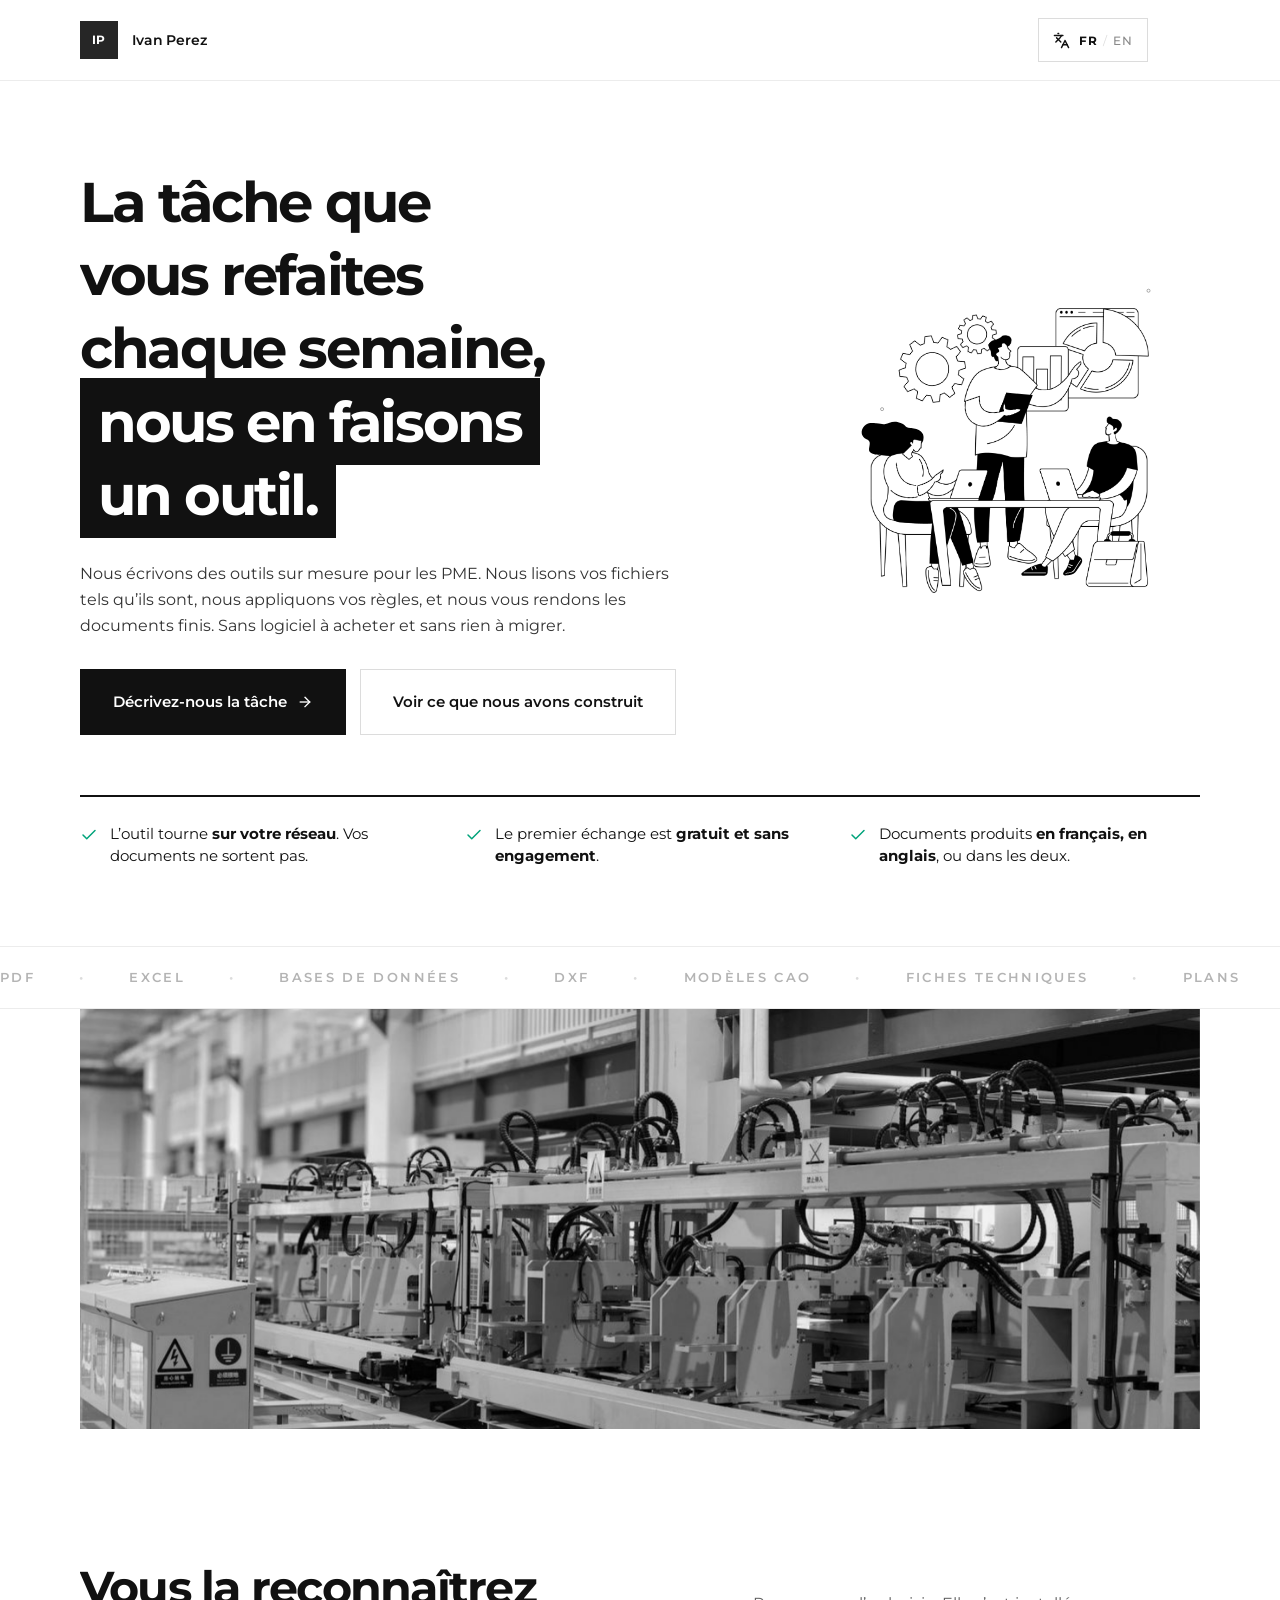
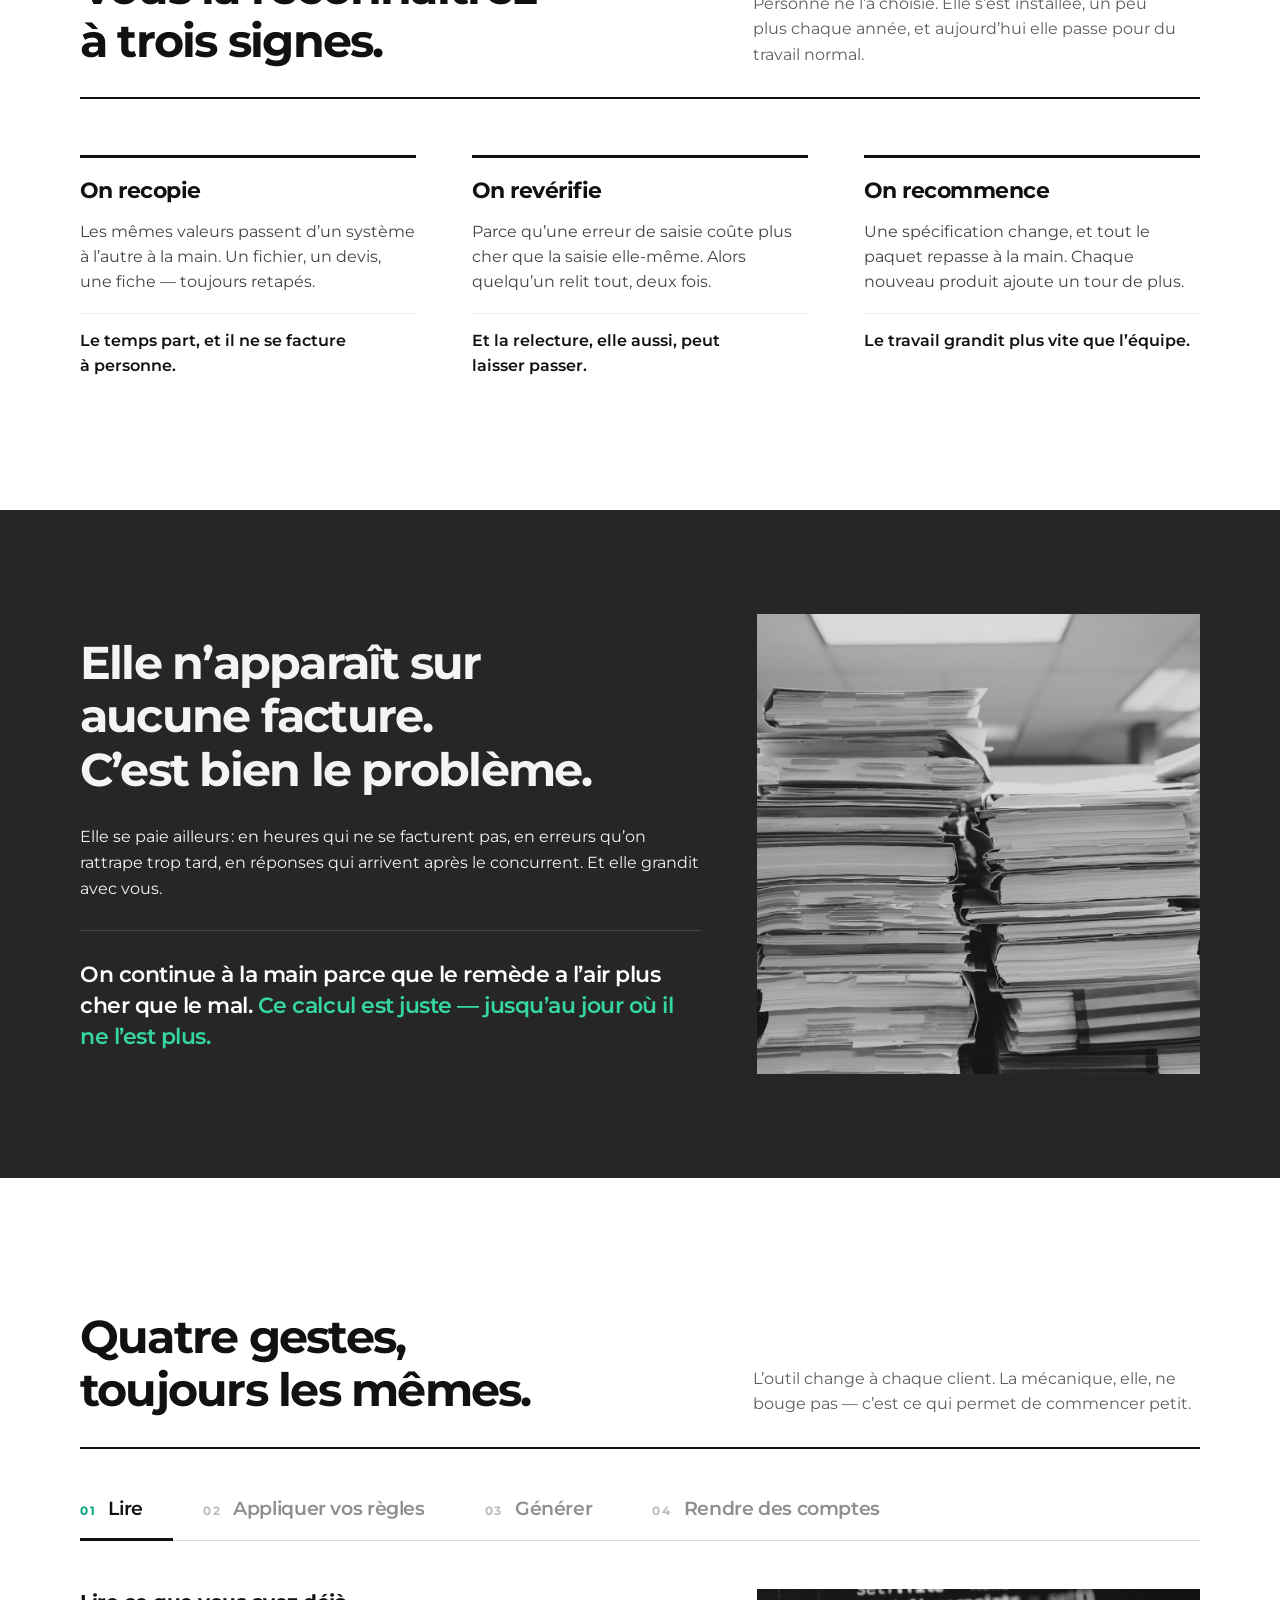
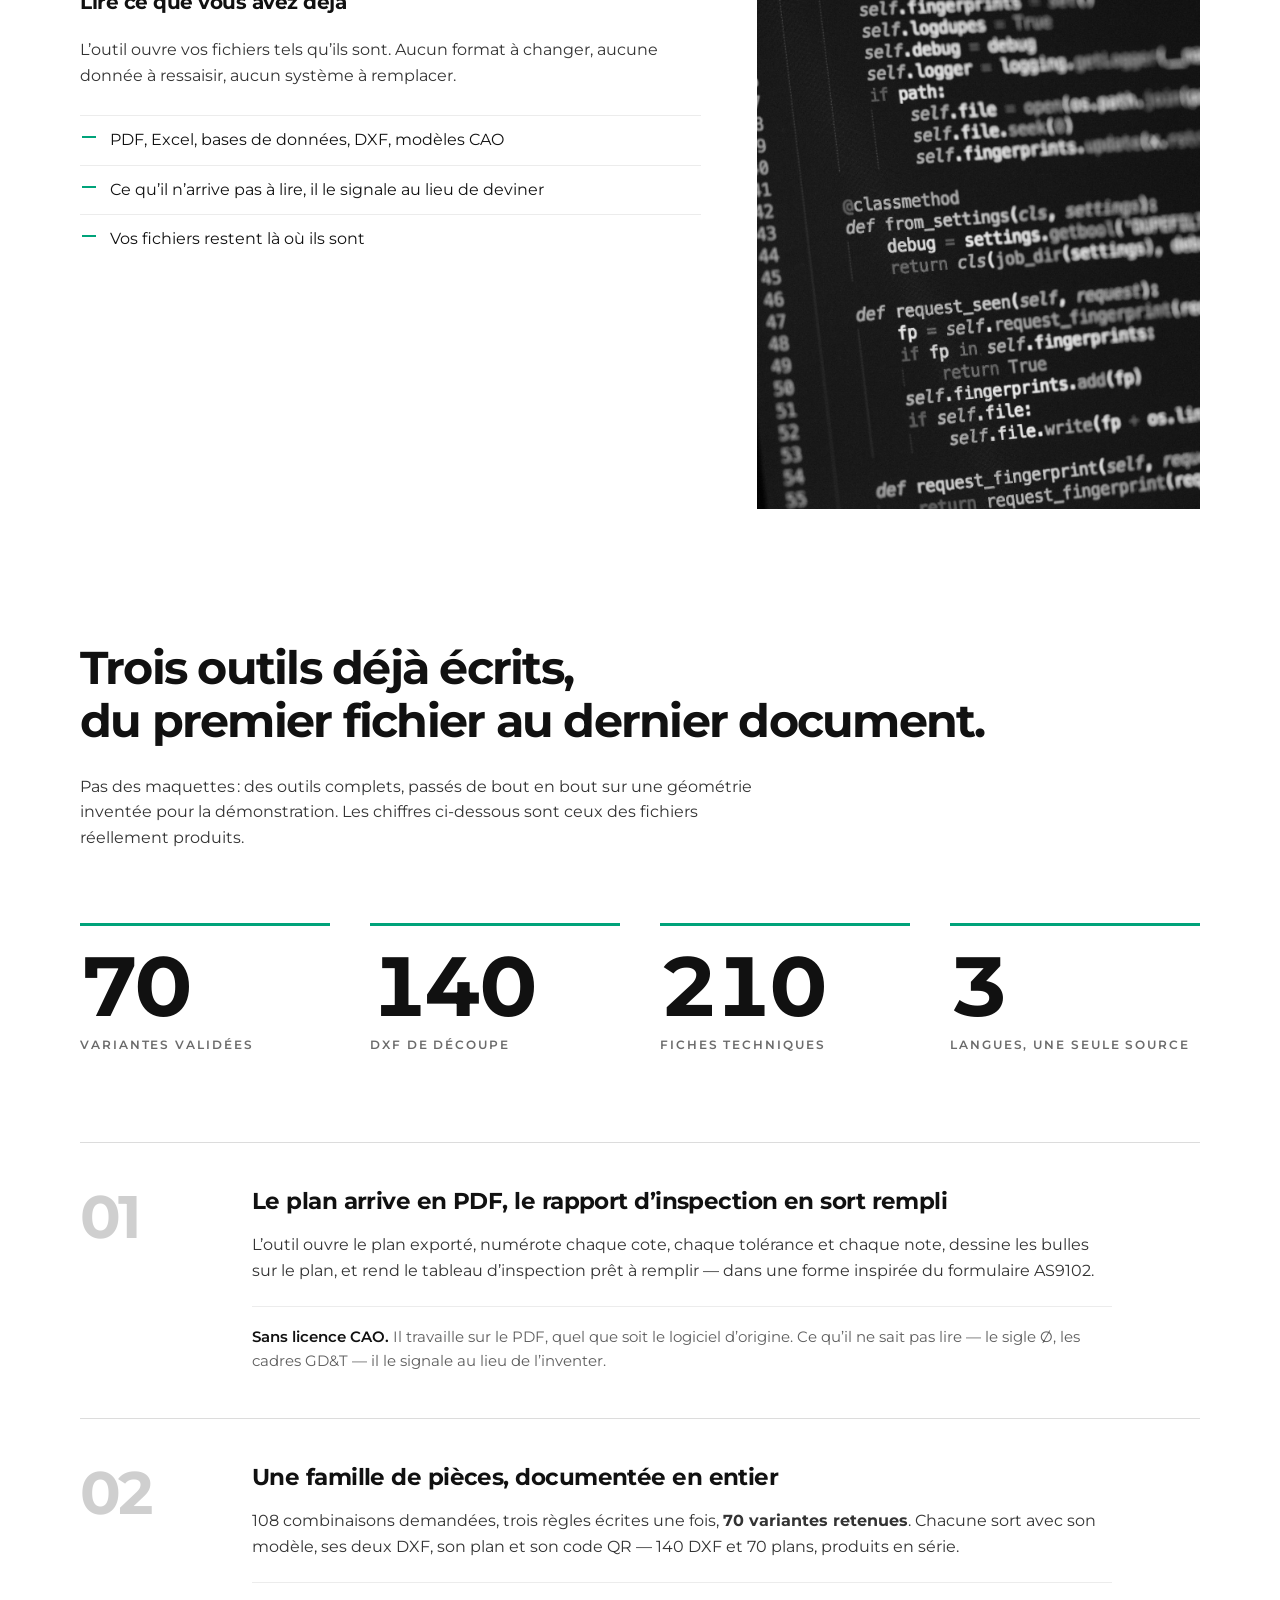
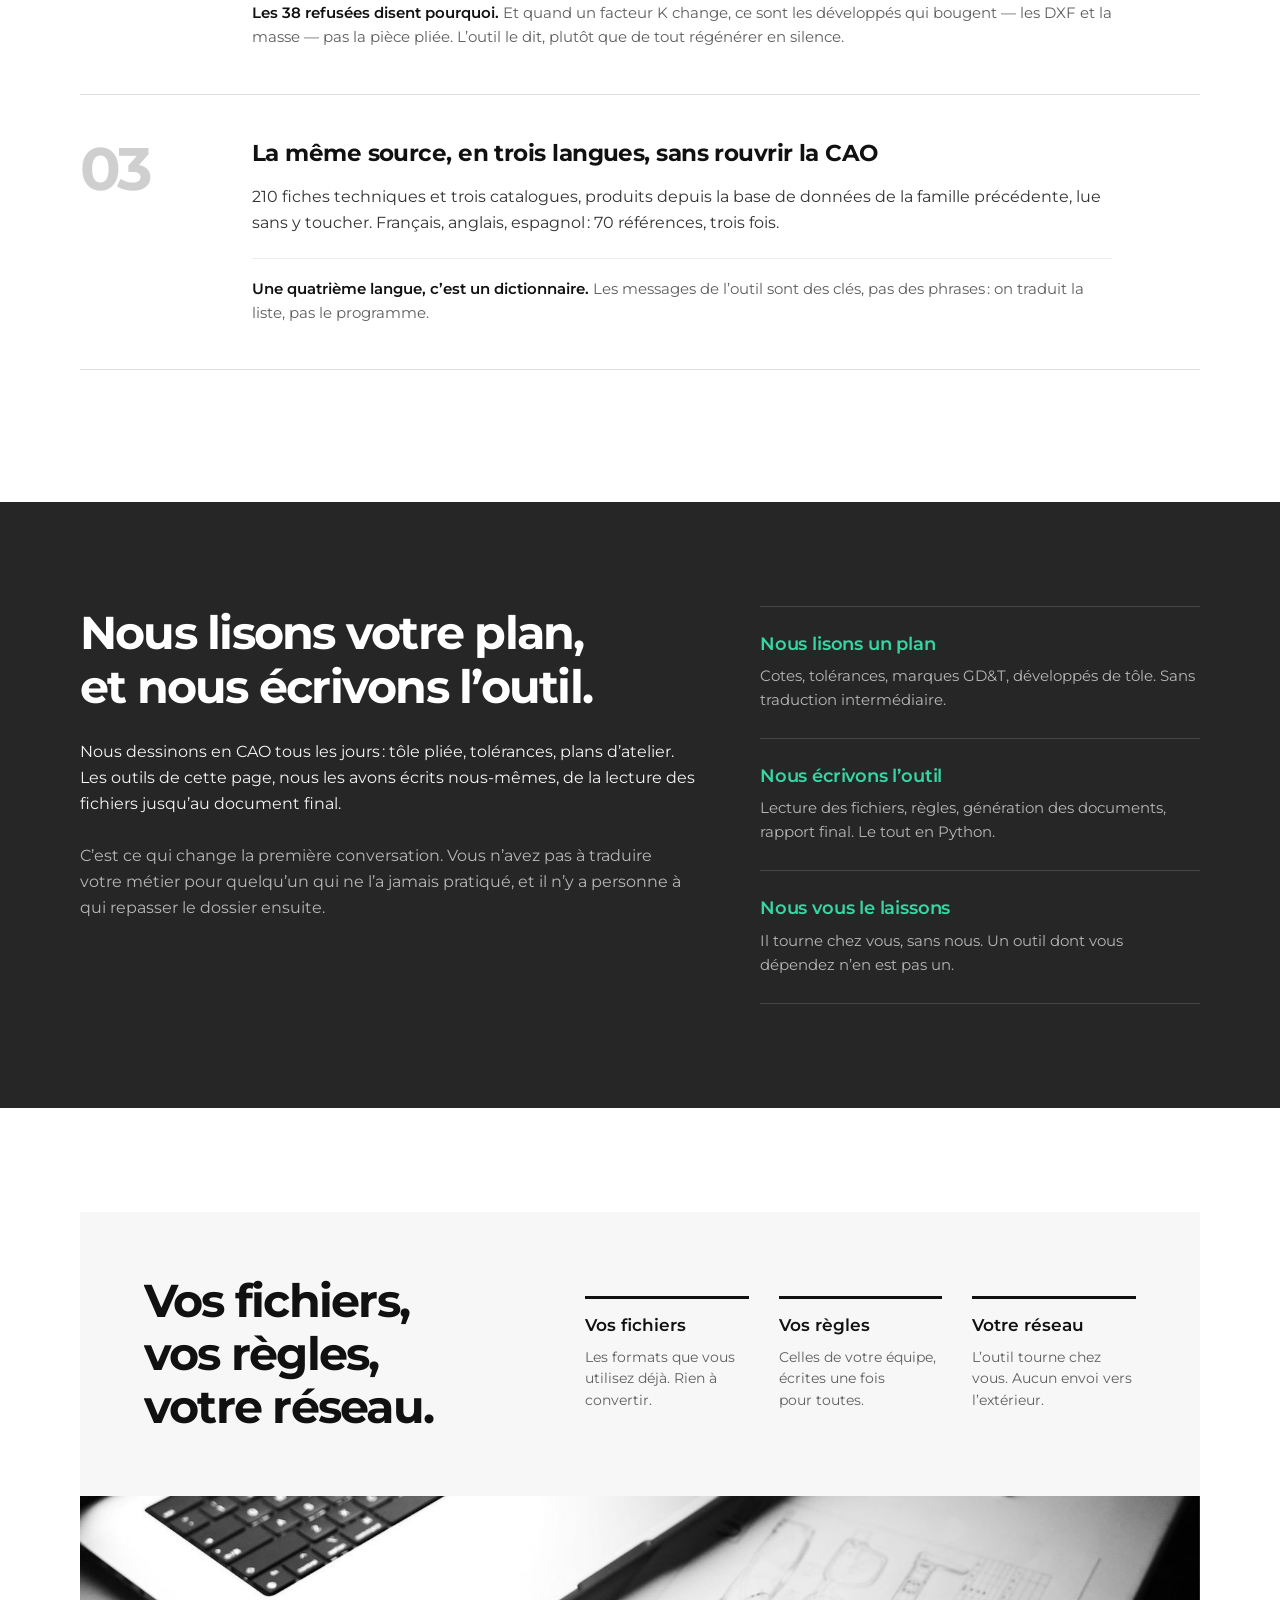
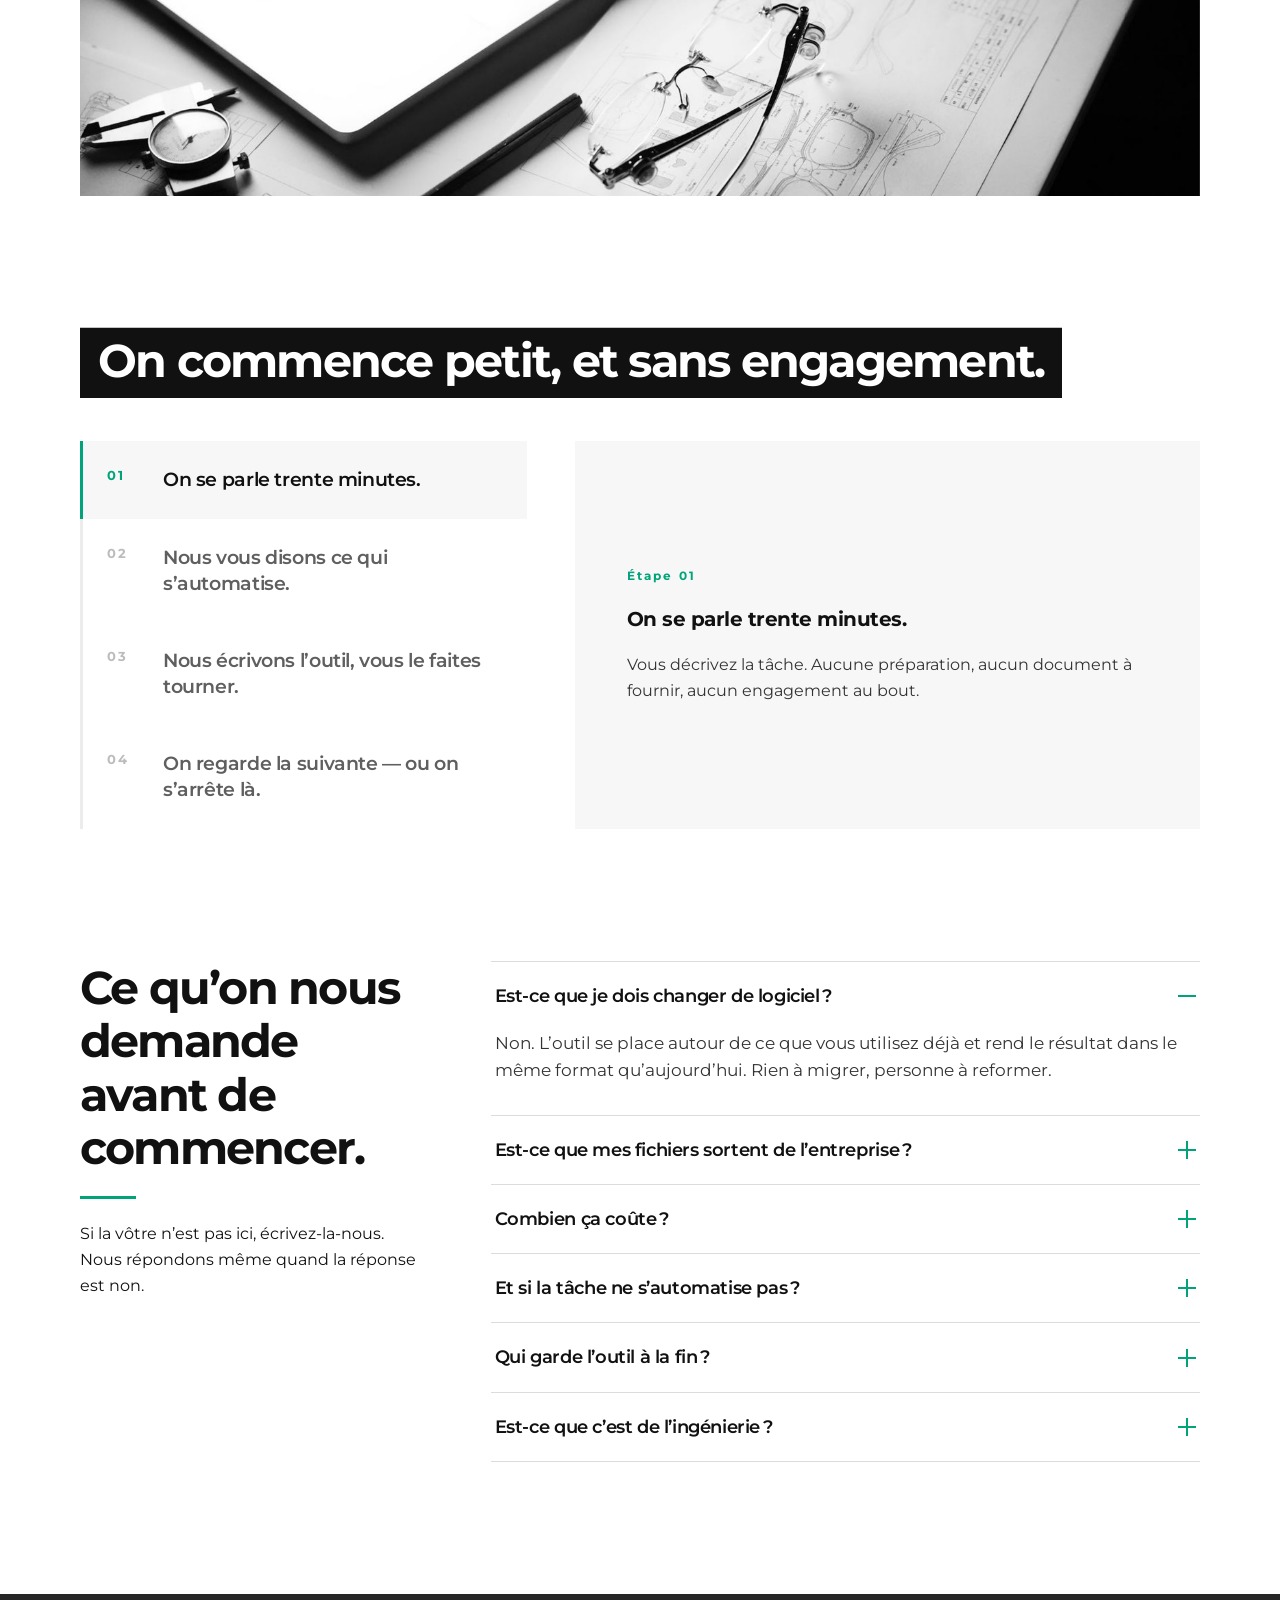
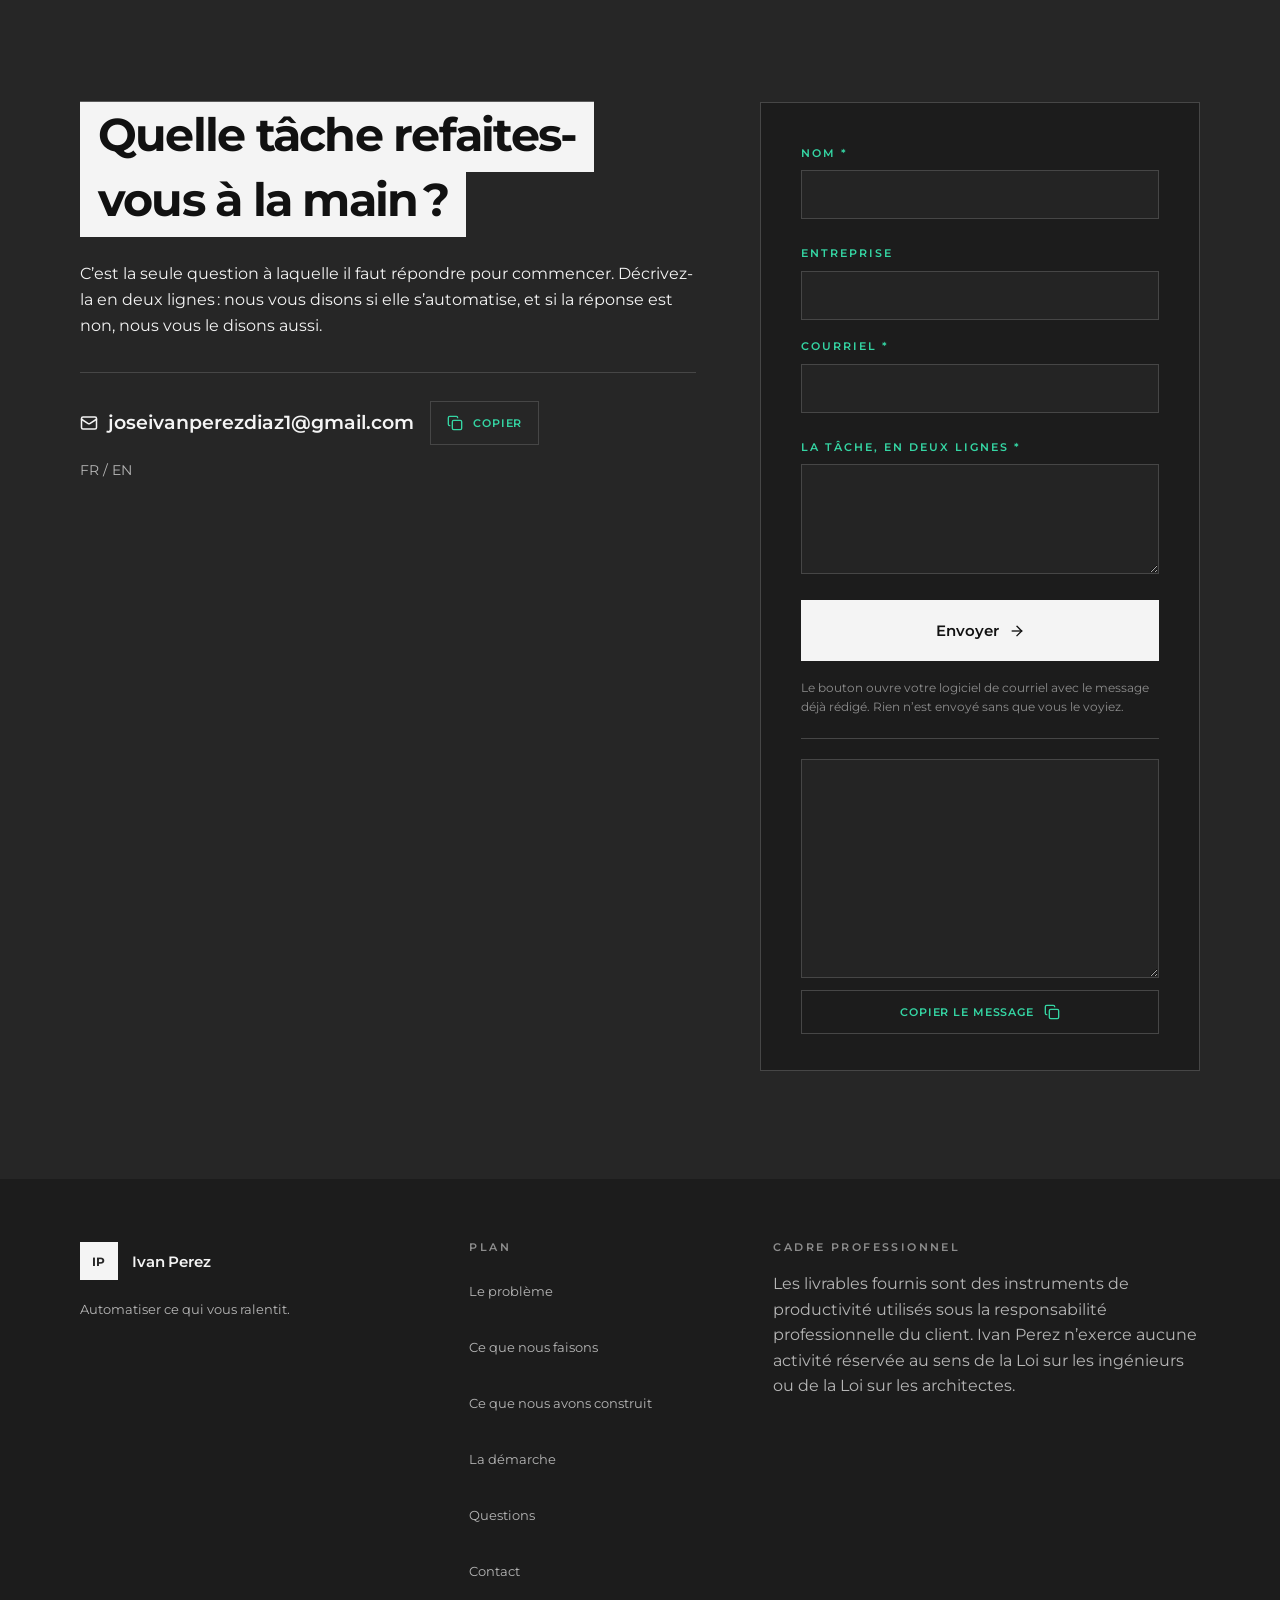
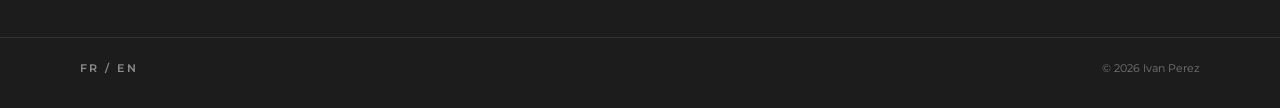
==== commit f1cb4a4e: "Le formulaire ne dépend plus du seul mailto: Un navigateur sans client de courriel associé abandonne" ====
--- a/index.html
+++ b/index.html
@@ -612,6 +612,23 @@
           <span lang="fr">Le bouton ouvre votre logiciel de courriel avec le message d&eacute;j&agrave; r&eacute;dig&eacute;. Rien n&rsquo;est envoy&eacute; sans que vous le voyiez.</span>
           <span lang="en">The button opens your email program with the message already written. Nothing is sent without you seeing it.</span>
         </p>
+
+        <div class="form__fallback" id="formFallback" hidden>
+          <p class="form__fallback-lead" id="fallbackOpened" hidden>
+            <span lang="fr">Si rien ne s&rsquo;est ouvert, voici le message. Copiez-le et envoyez-le &agrave; <b>joseivanperezdiaz1@gmail.com</b>.</span>
+            <span lang="en">If nothing opened, here is the message. Copy it and send it to <b>joseivanperezdiaz1@gmail.com</b>.</span>
+          </p>
+          <p class="form__fallback-lead" id="fallbackNone" hidden>
+            <span lang="fr">Ce navigateur n&rsquo;a pas de logiciel de courriel associ&eacute;. Voici le message&nbsp;: copiez-le et envoyez-le &agrave; <b>joseivanperezdiaz1@gmail.com</b>.</span>
+            <span lang="en">This browser has no email program attached. Here is the message: copy it and send it to <b>joseivanperezdiaz1@gmail.com</b>.</span>
+          </p>
+          <textarea class="form__fallback-text" id="formFallbackText" rows="9" readonly></textarea>
+          <button class="btn btn--mini btn--block" id="copyMessage" type="button">
+            <span class="copy__label" lang="fr">Copier le message</span>
+            <span class="copy__label" lang="en">Copy the message</span>
+            <svg class="ico" aria-hidden="true"><use href="#i-copy"></use></svg>
+          </button>
+        </div>
       </form>
     </div>
   </section>
--- a/css/styles.css
+++ b/css/styles.css
@@ -499,6 +499,21 @@
 .error { font-size: 12px; color: #f0a89c; min-height: 0; }
 .form__note { font-size: 12px; line-height: 1.55; color: var(--text-dark-mute); }
 .form__note.is-ok { color: var(--accent-light); }
+
+/* The message stays on the page when the browser has nowhere to hand a
+   mailto:, so the visitor can still copy it out. */
+.form__fallback {
+  display: flex; flex-direction: column; gap: 12px;
+  margin-top: 4px; padding-top: 20px; border-top: 1px solid var(--line-dark);
+}
+.form__fallback-lead { font-size: 12px; line-height: 1.55; color: var(--text-dark-mute); }
+.form__fallback-lead b { color: var(--paper-mute); font-weight: 600; }
+.form__fallback-text {
+  font-family: inherit; font-size: 14px; line-height: 1.5; color: var(--paper-mute);
+  background: #242424; border: 1px solid var(--line-dark); padding: 14px 16px;
+  resize: vertical; width: 100%;
+}
+.form__fallback-text:focus { outline: 0; border-color: var(--accent-light); }
 
 /* ------------------------------------------------------------------ foot */
 
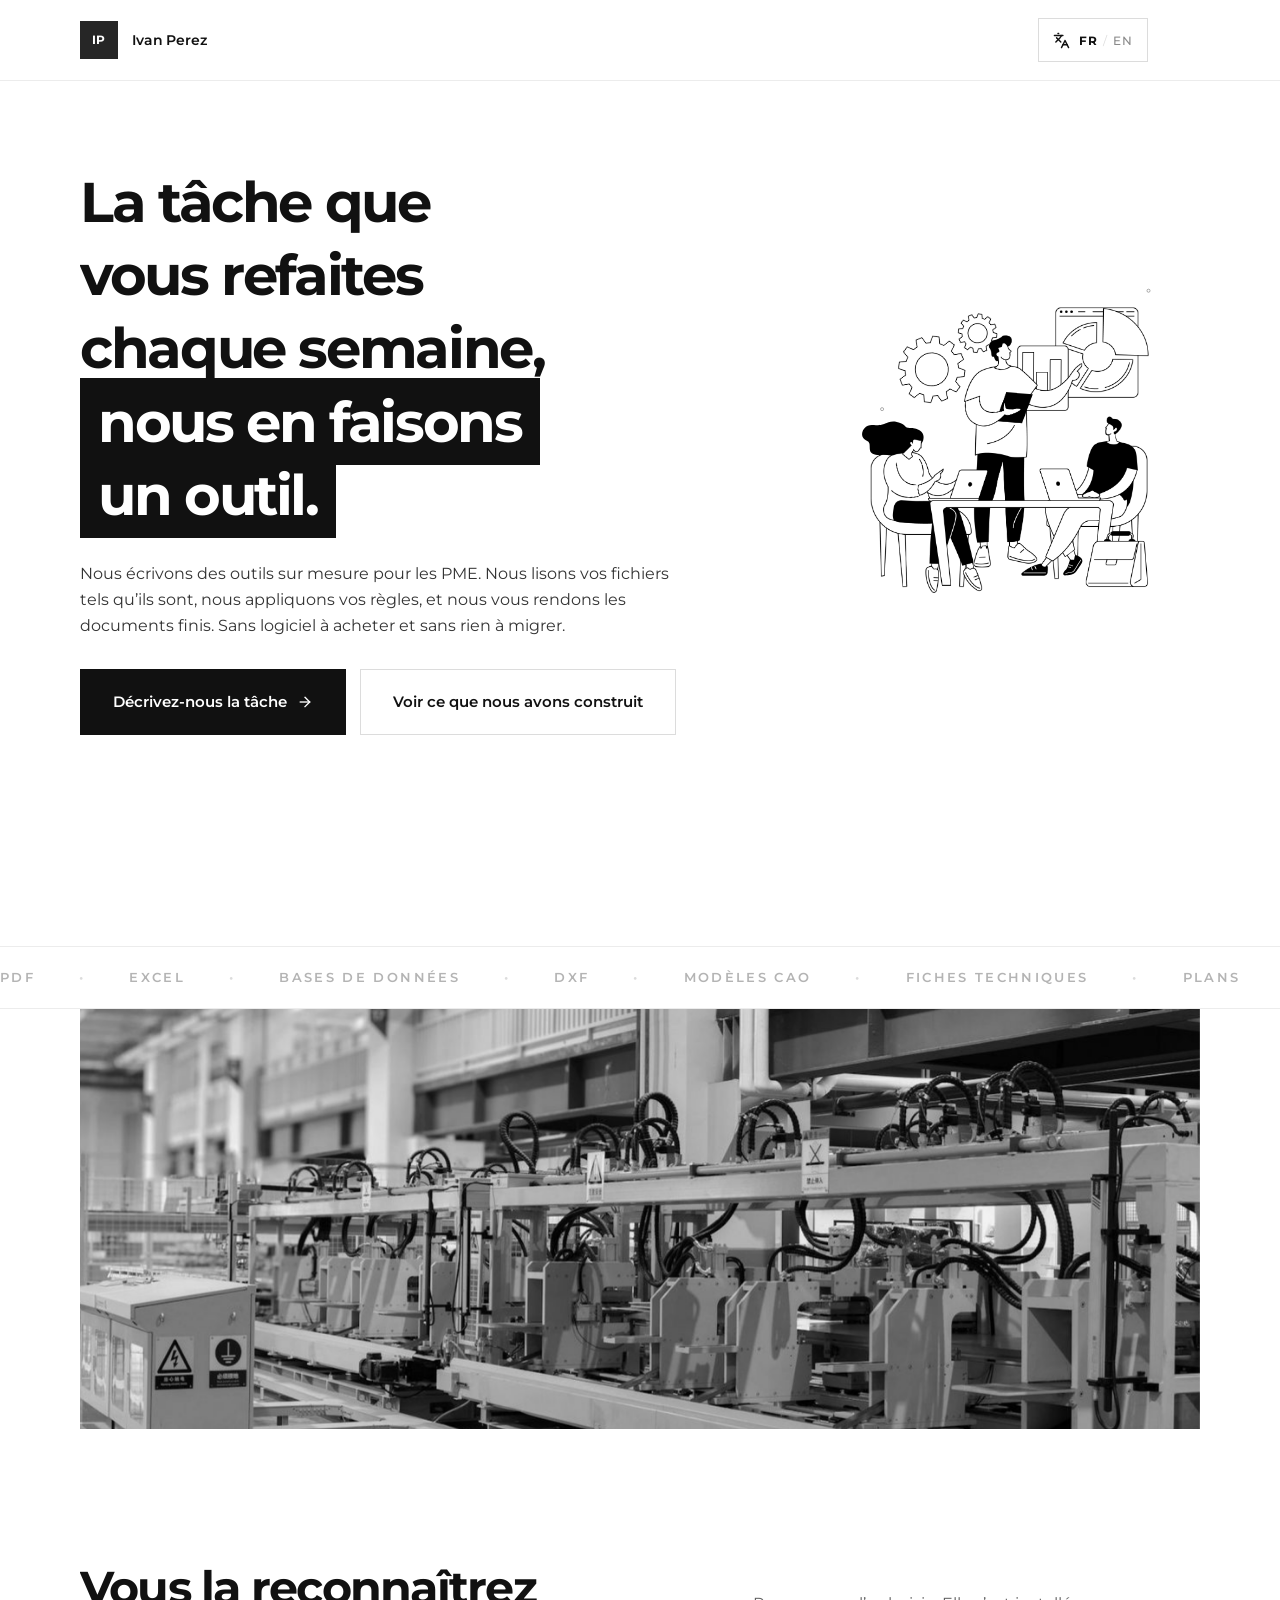
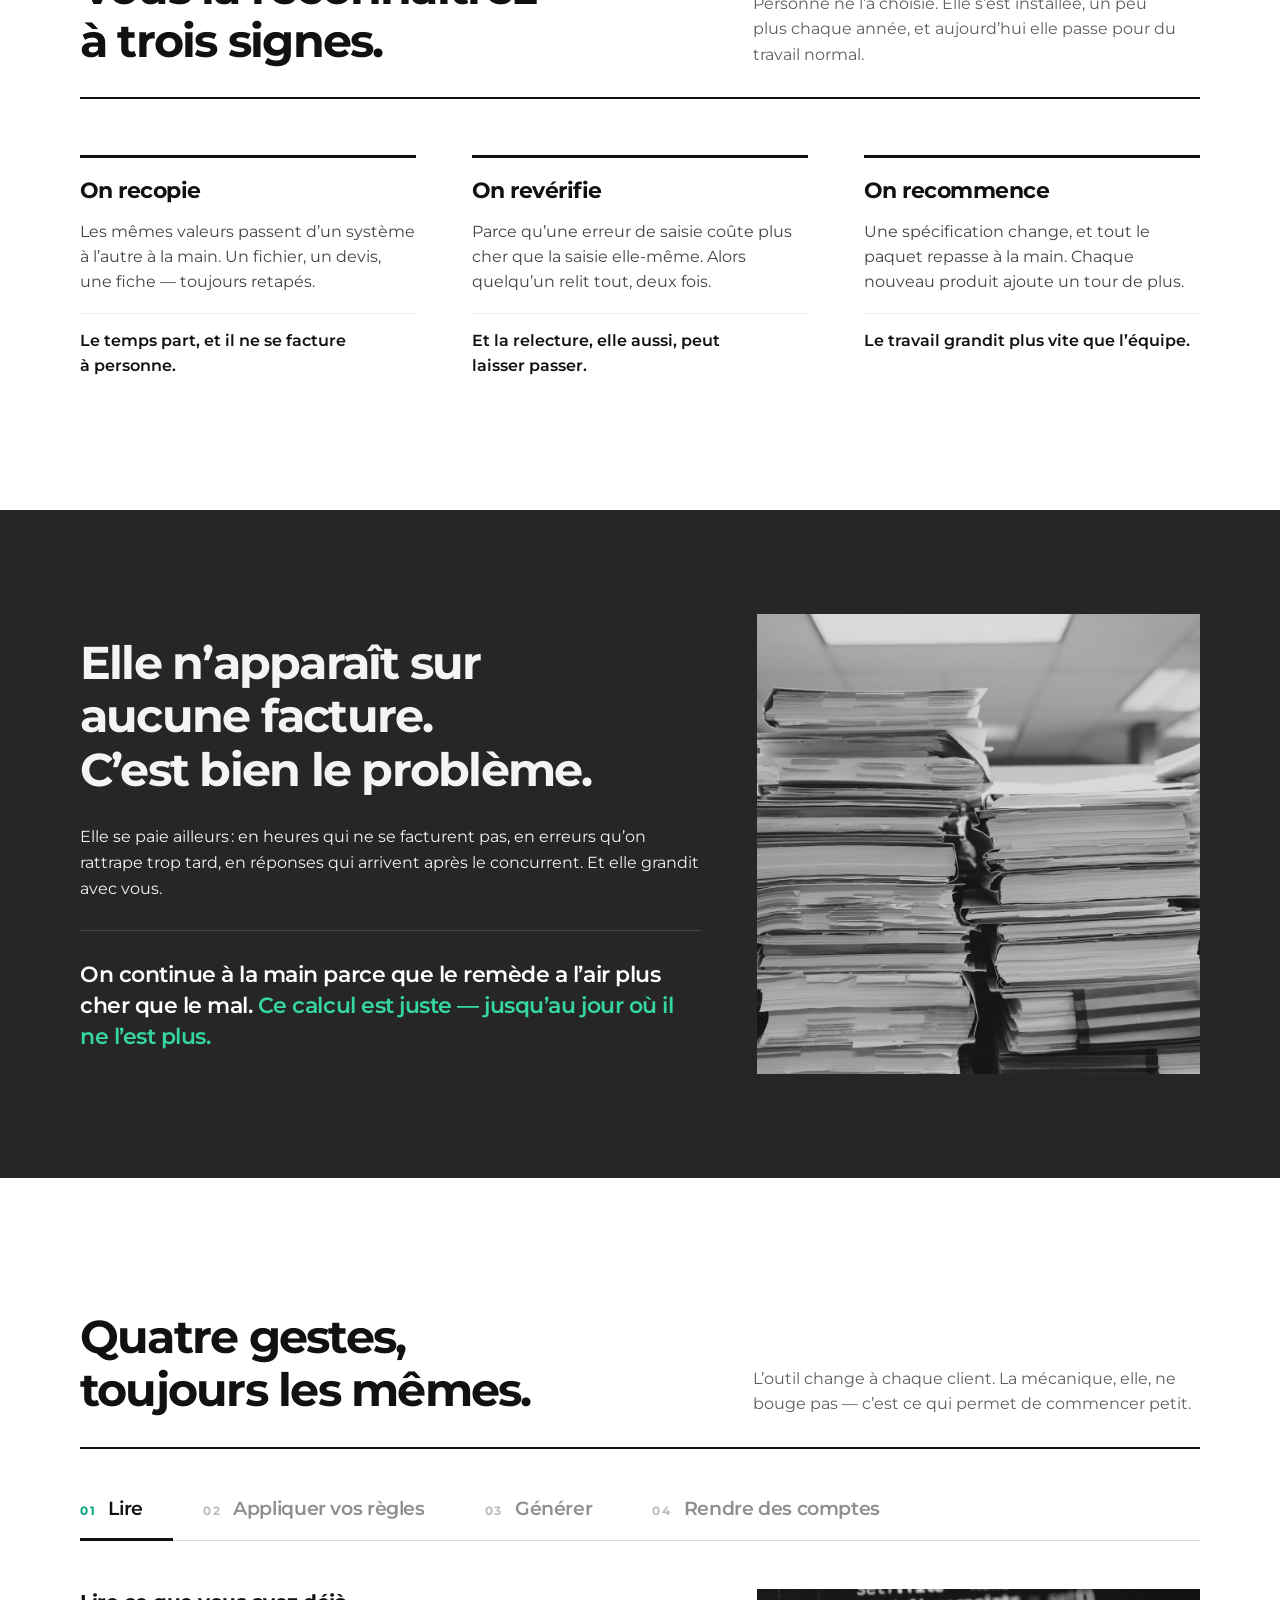
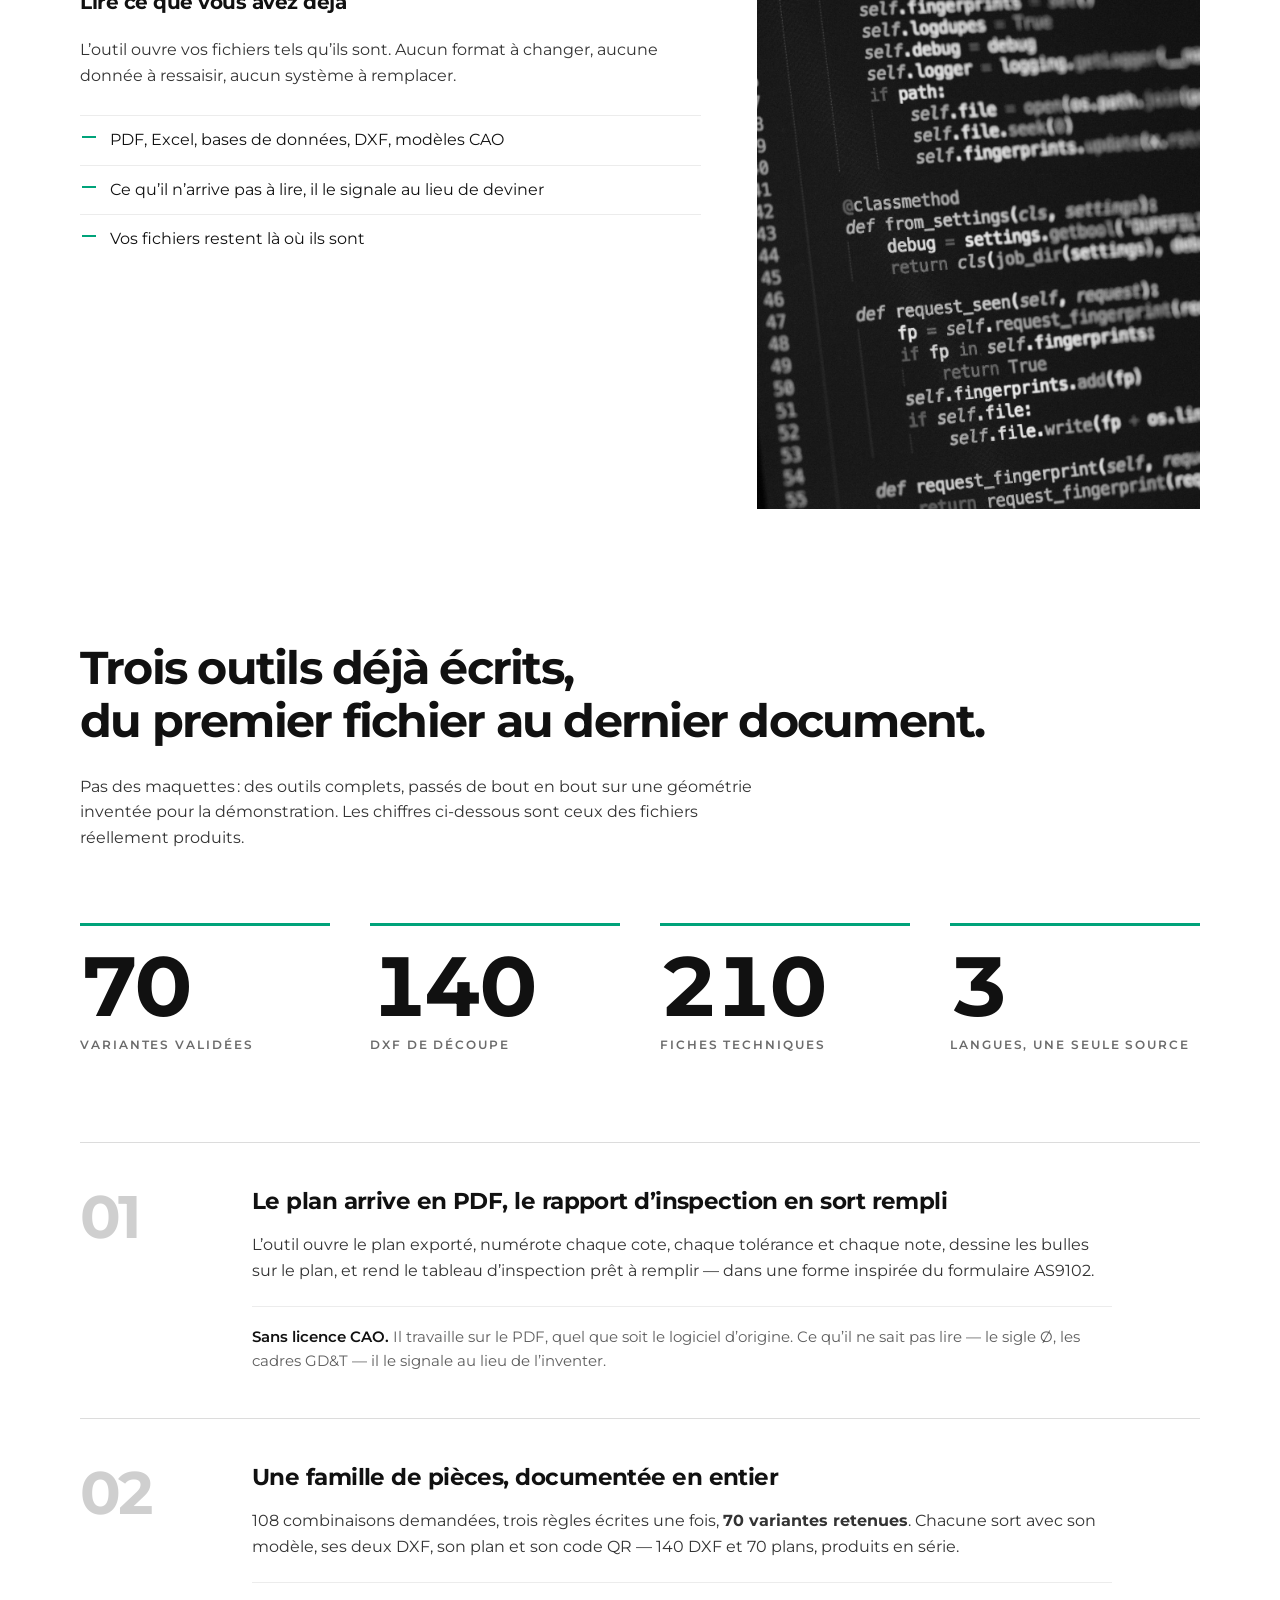
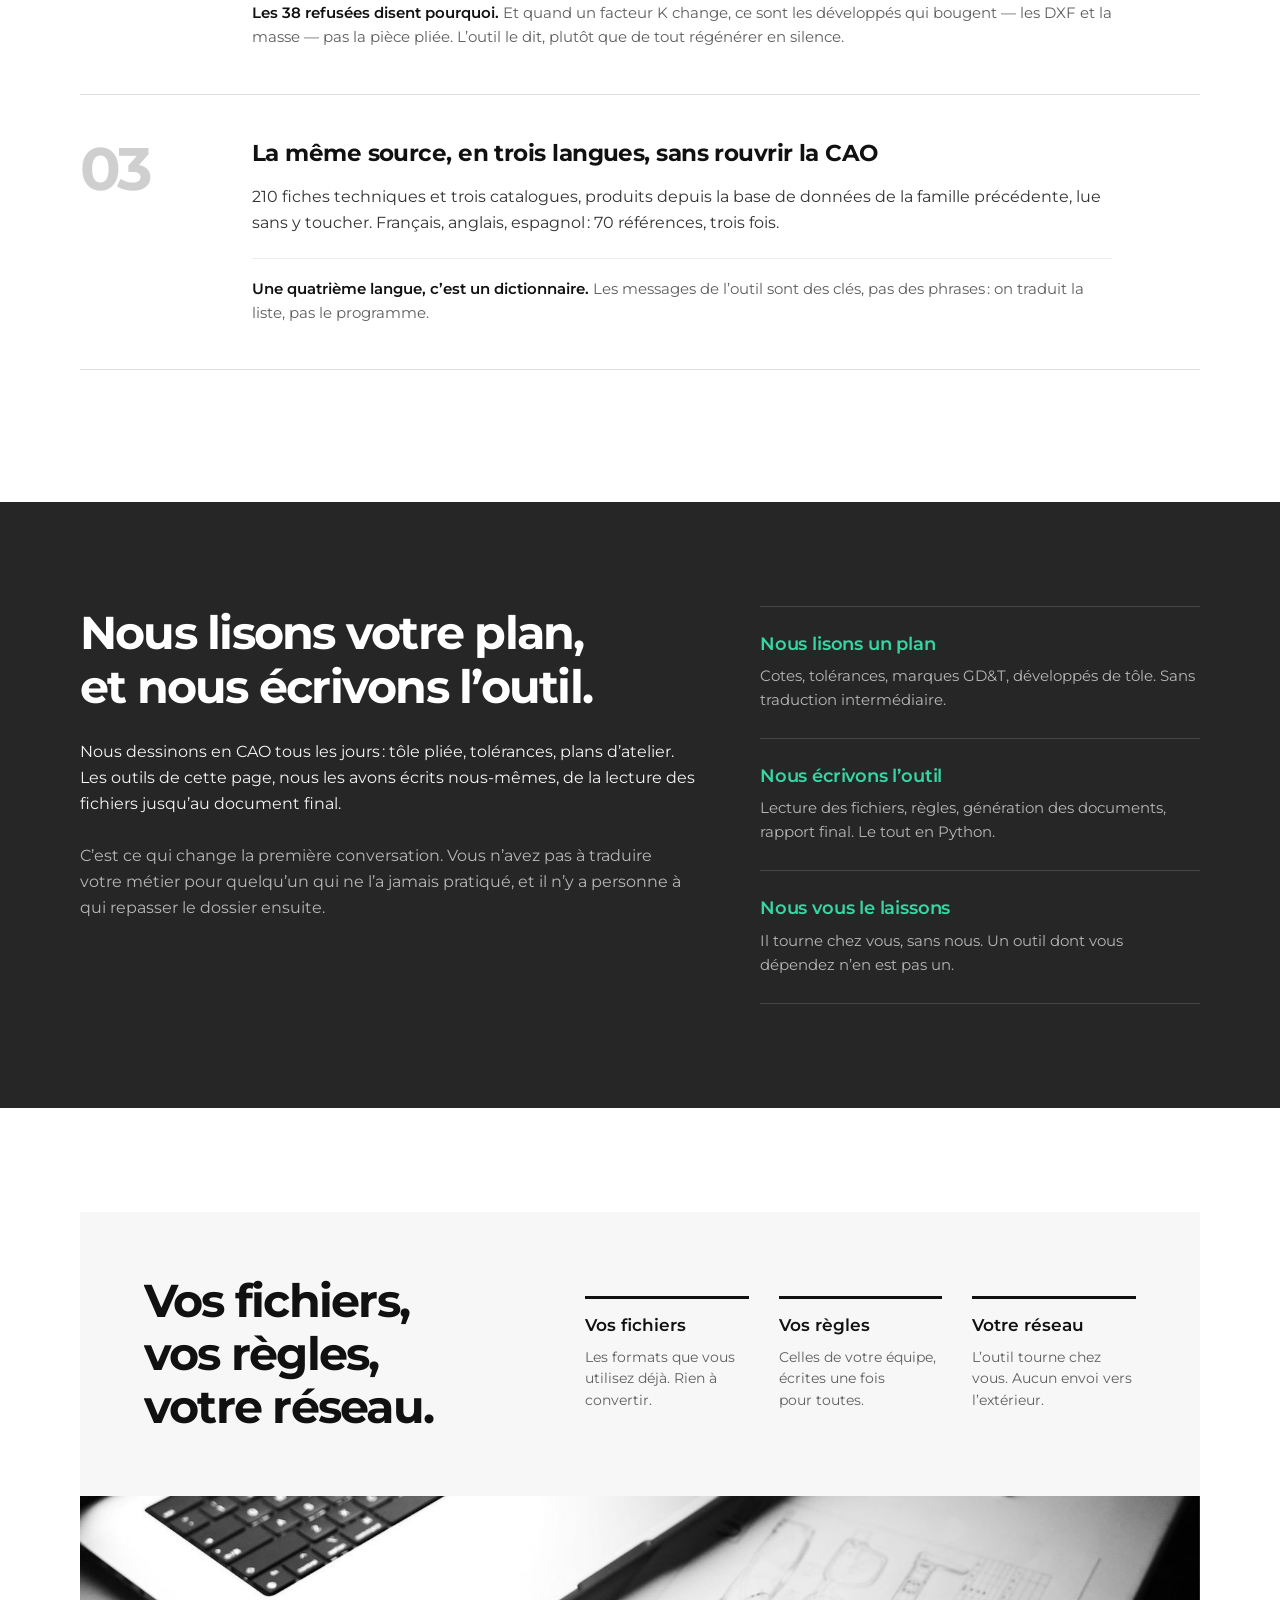
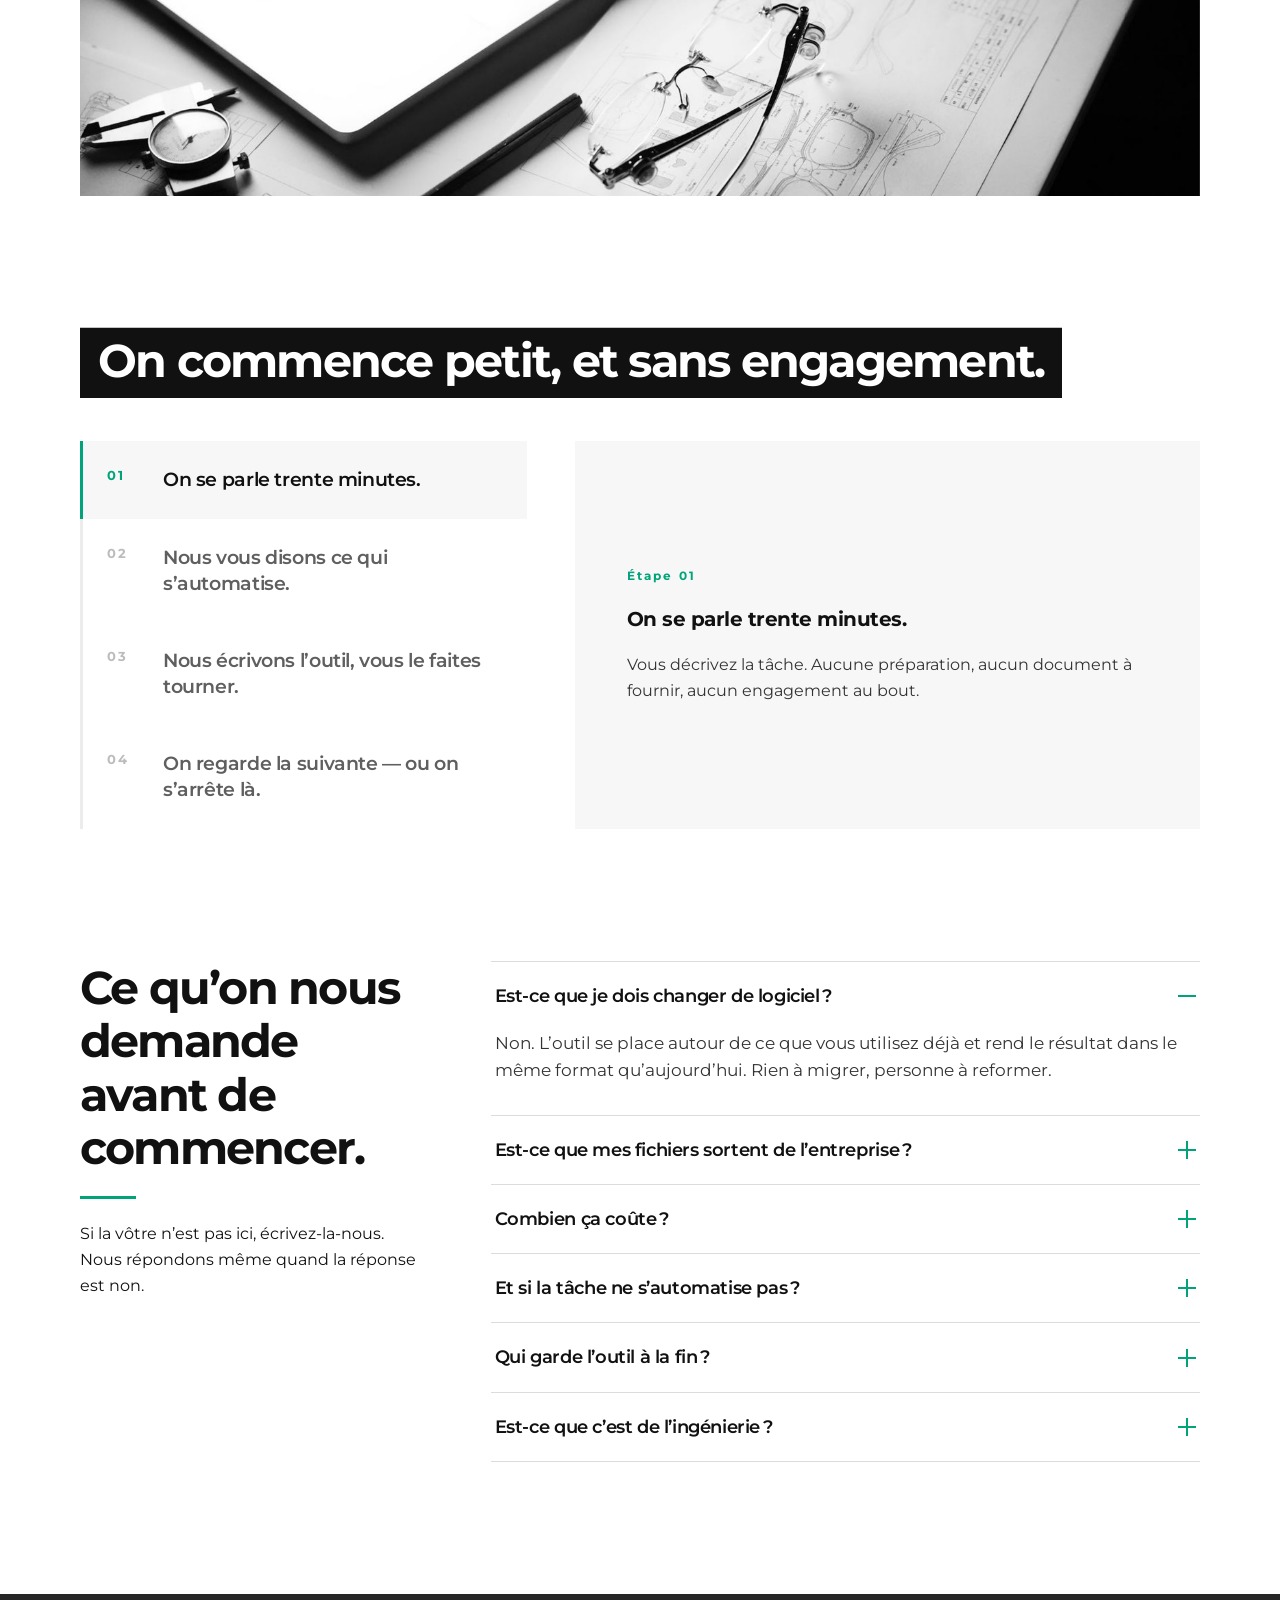
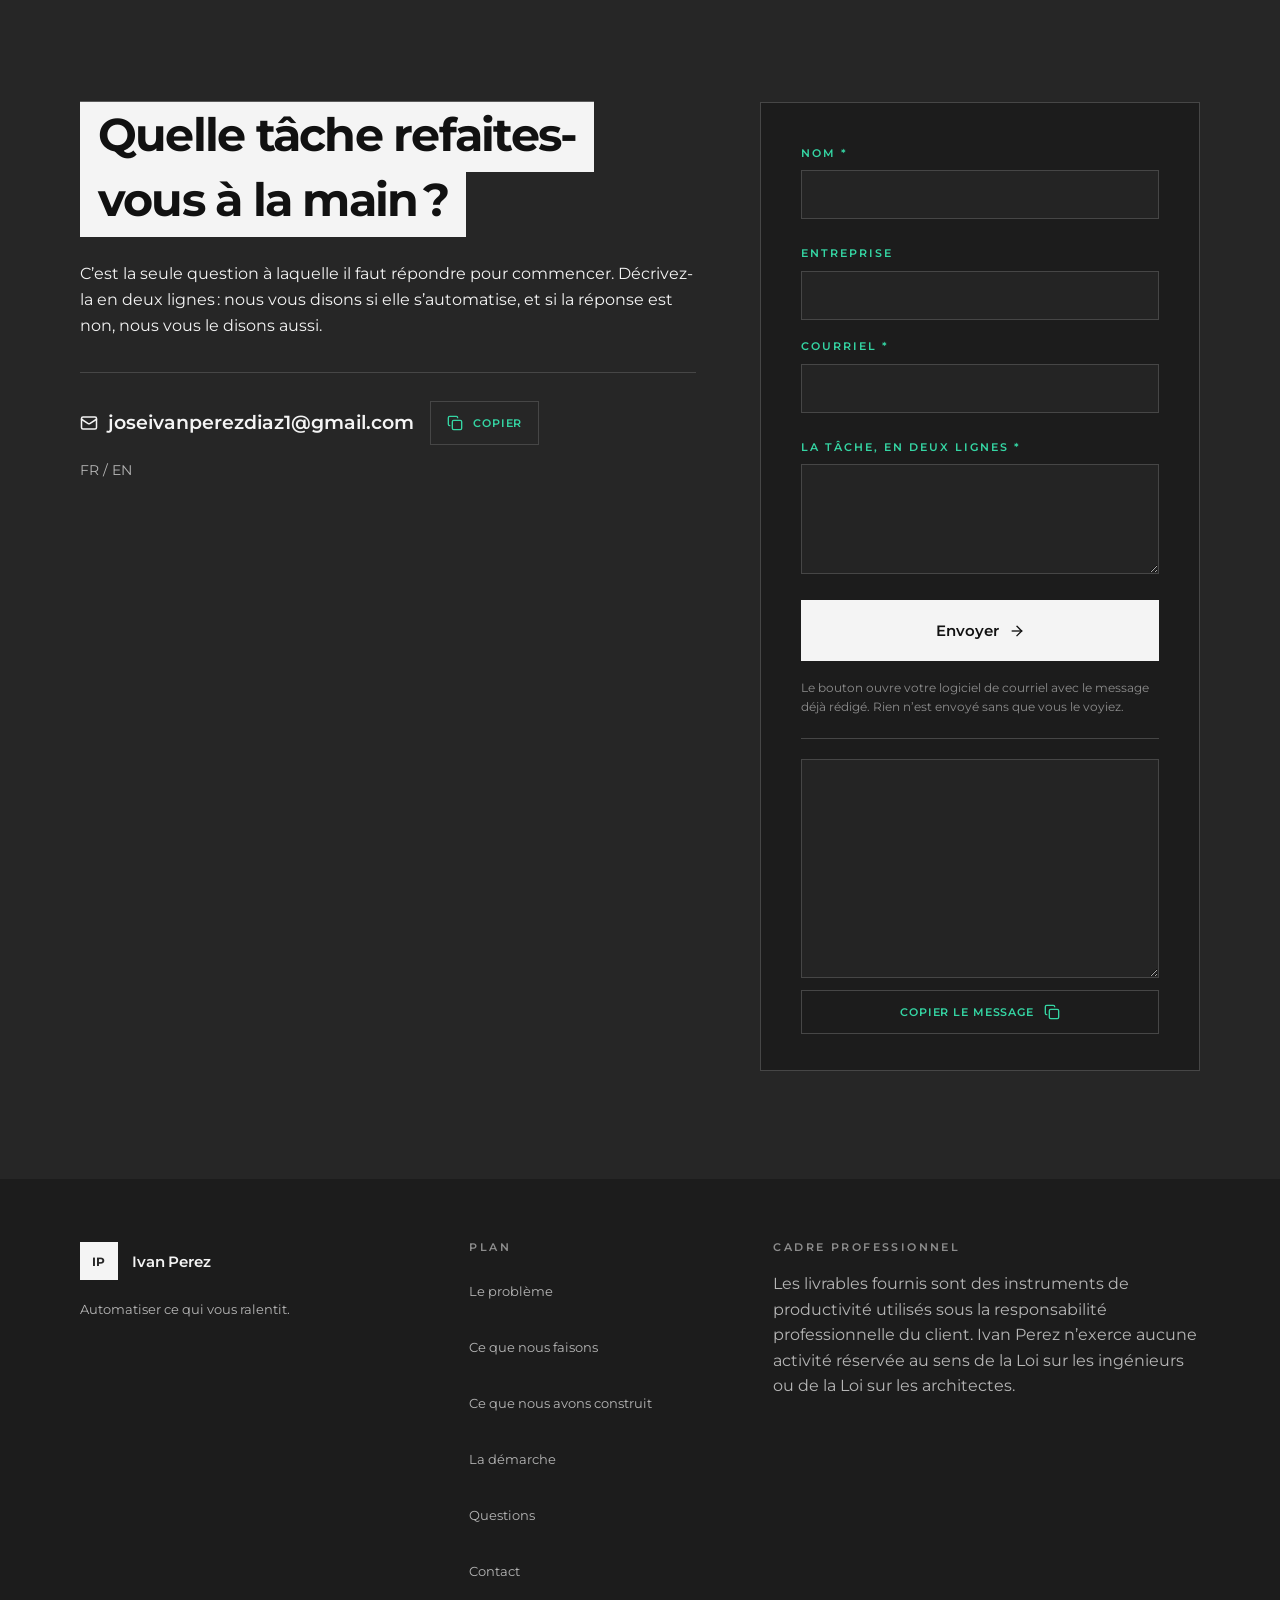
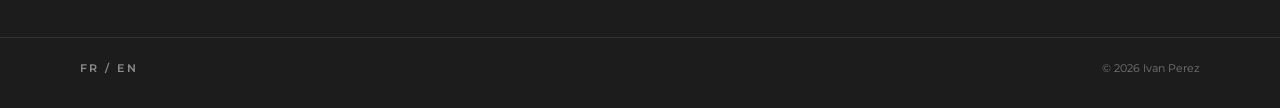
==== commit e01810a5: "Marque de version sur css et js Le déploiement précédent a servi le nouvel index.html avec l'ancien " ====
--- a/index.html
+++ b/index.html
@@ -12,7 +12,7 @@
 <link rel="preconnect" href="https://fonts.googleapis.com">
 <link rel="preconnect" href="https://fonts.gstatic.com" crossorigin>
 <link rel="stylesheet" href="https://fonts.googleapis.com/css2?family=Montserrat:wght@400;500;600;700&display=swap">
-<link rel="stylesheet" href="css/styles.css">
+<link rel="stylesheet" href="css/styles.css?v=2026-09-09">
 </head>
 <body>
 
@@ -667,6 +667,6 @@
   <svg class="ico" aria-hidden="true"><use href="#i-arrow-up"></use></svg>
 </button>
 
-<script src="js/main.js"></script>
+<script src="js/main.js?v=2026-09-09"></script>
 </body>
 </html>
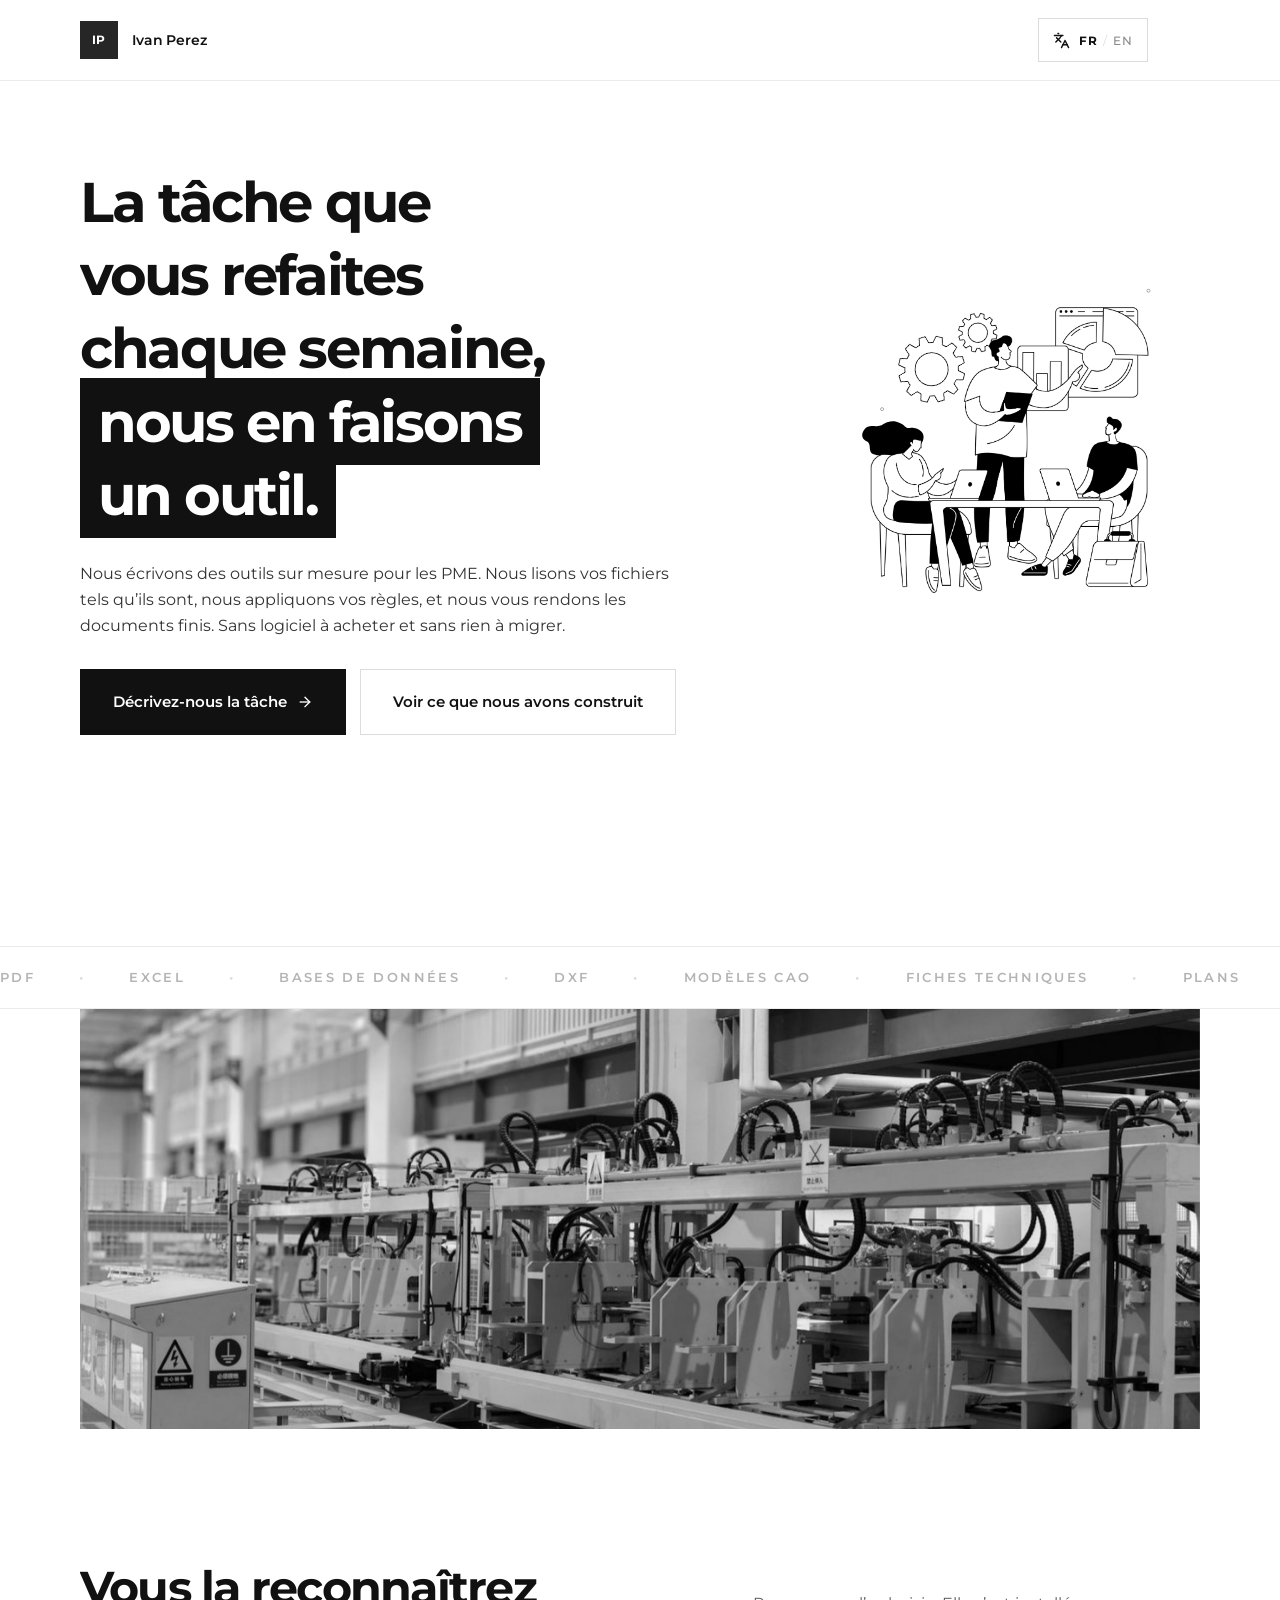
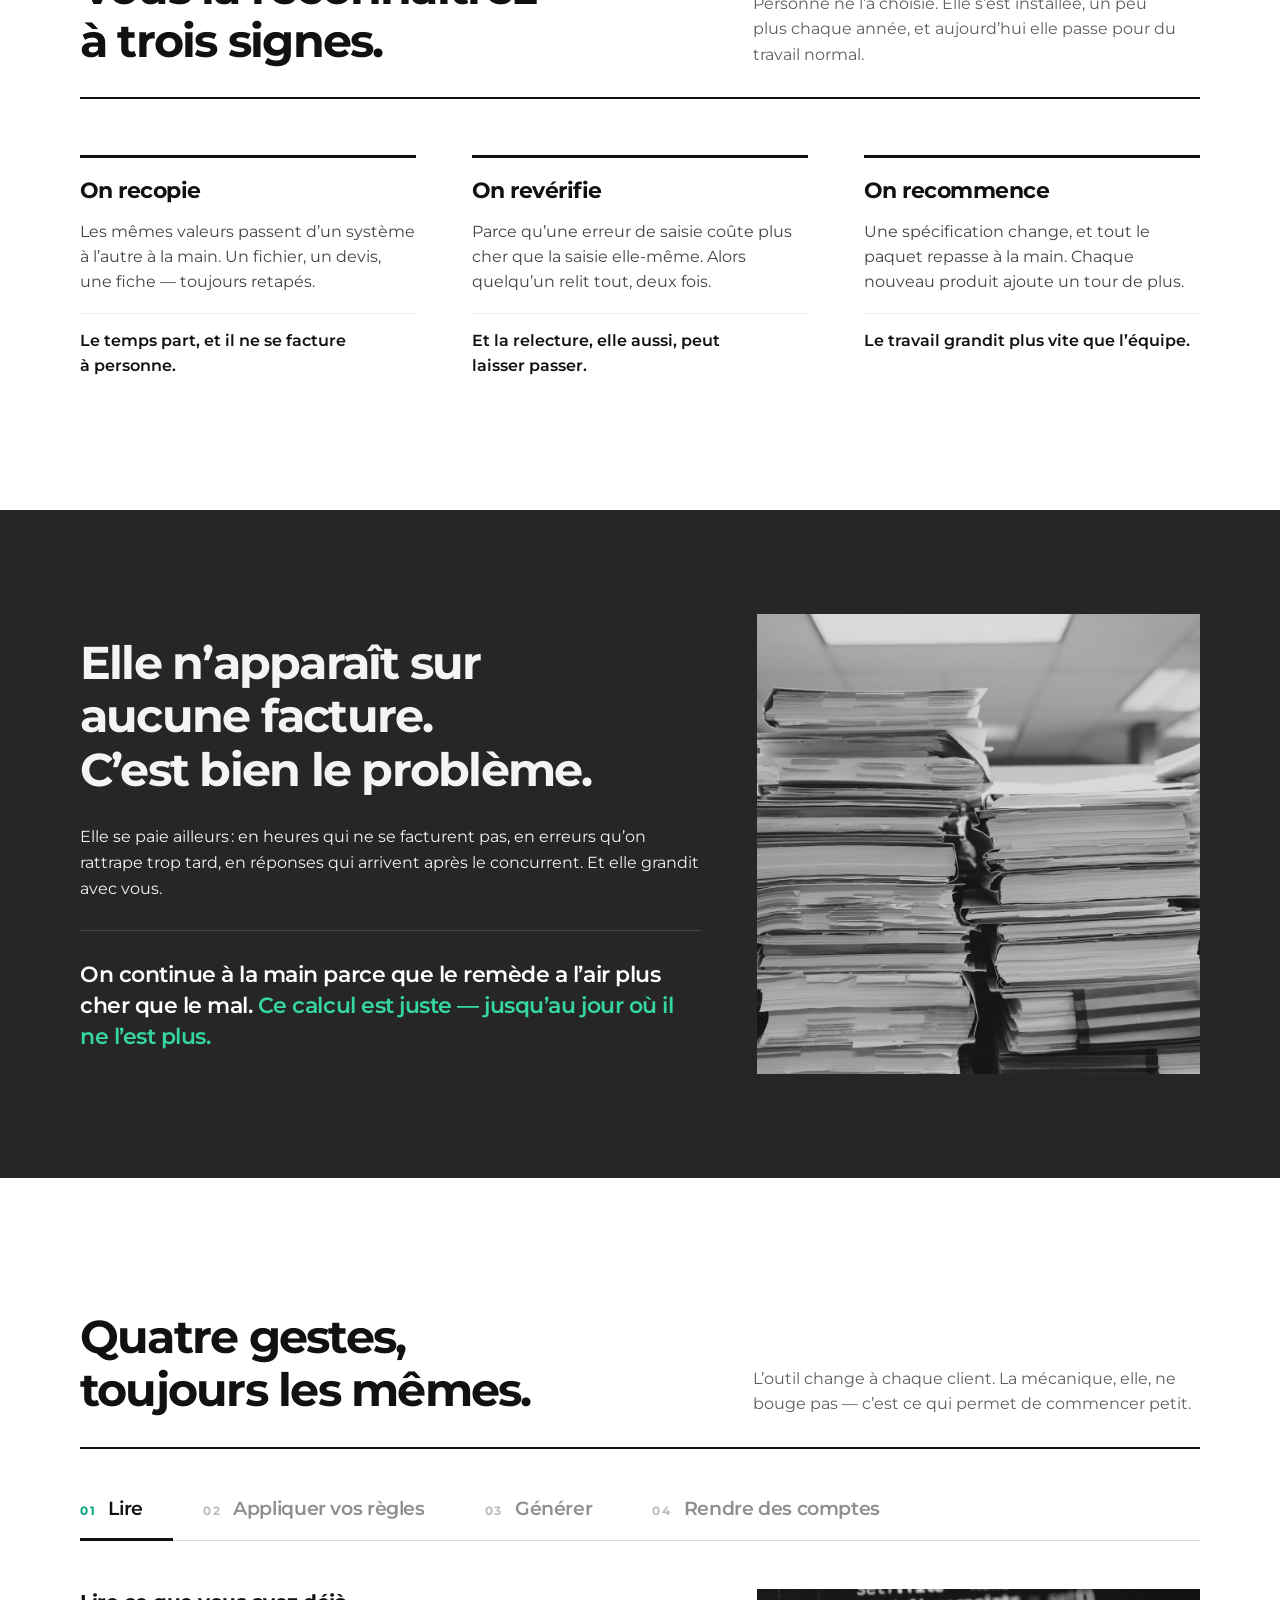
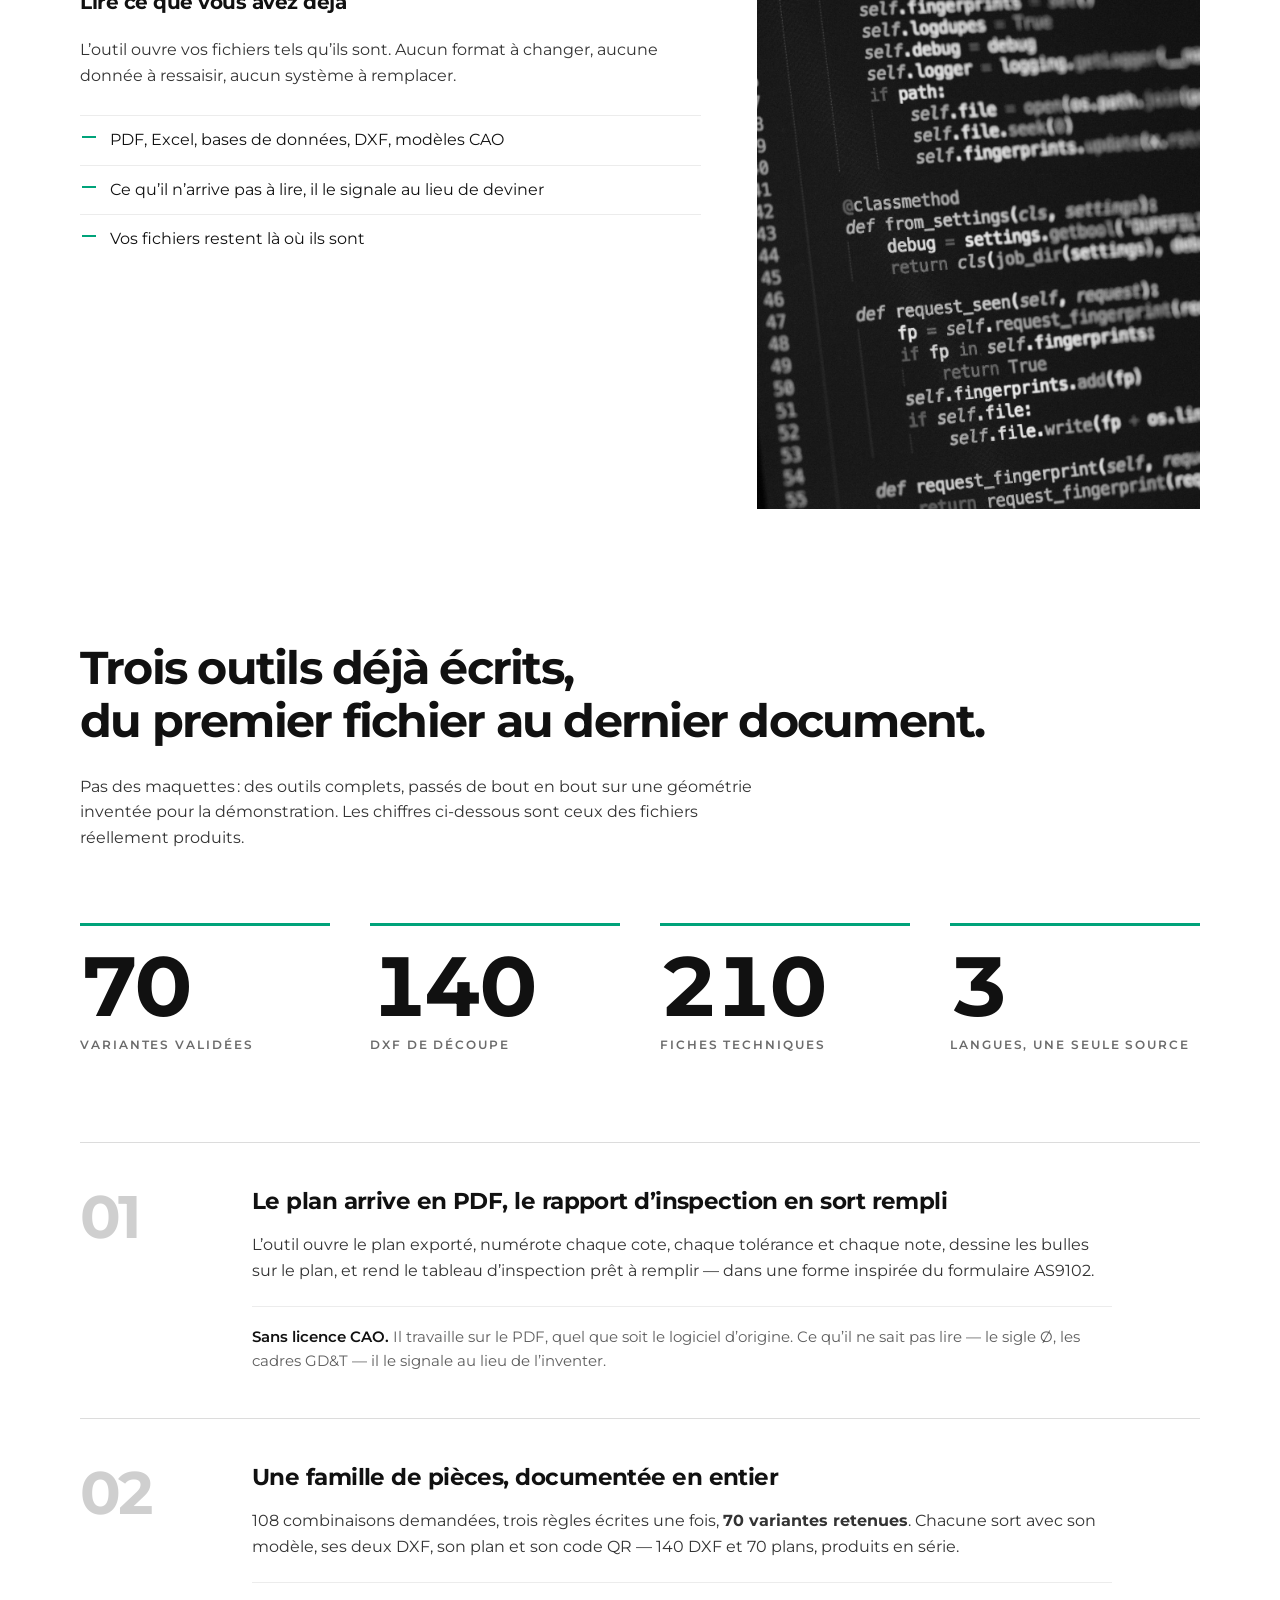
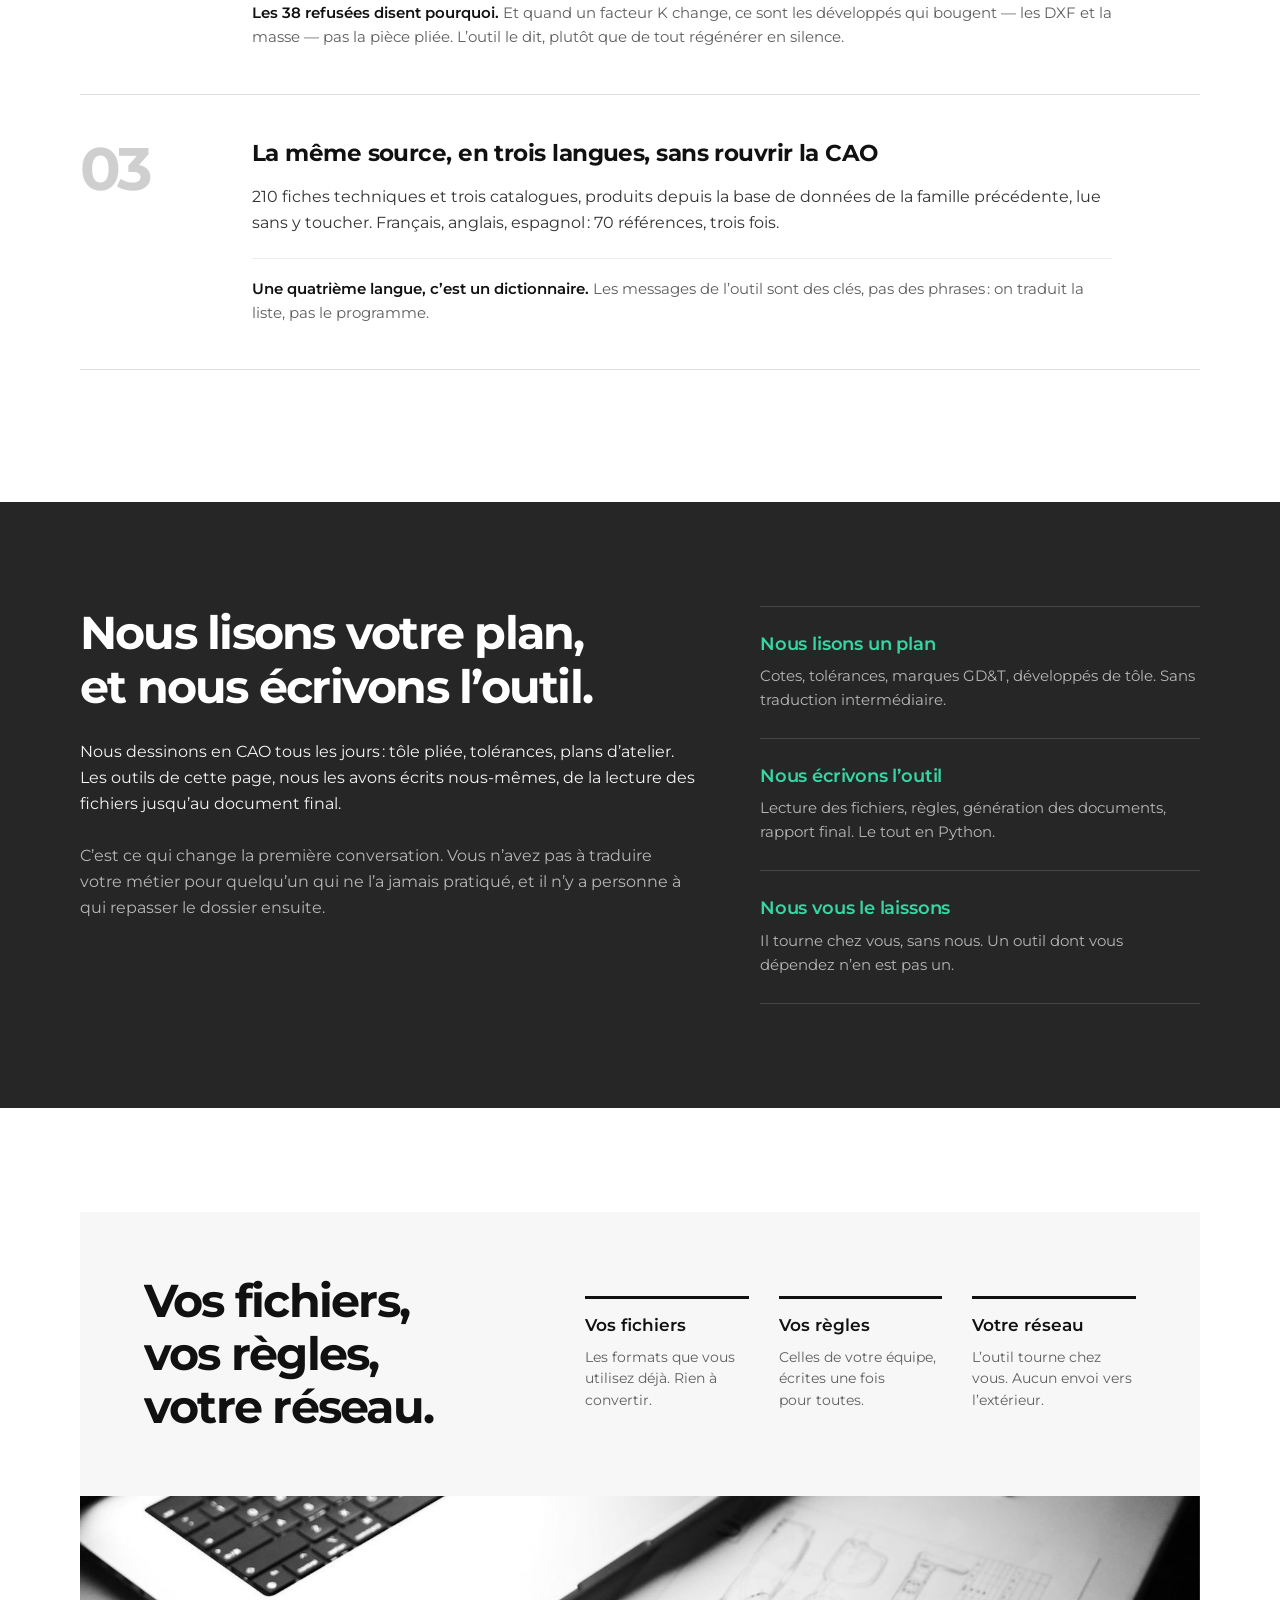
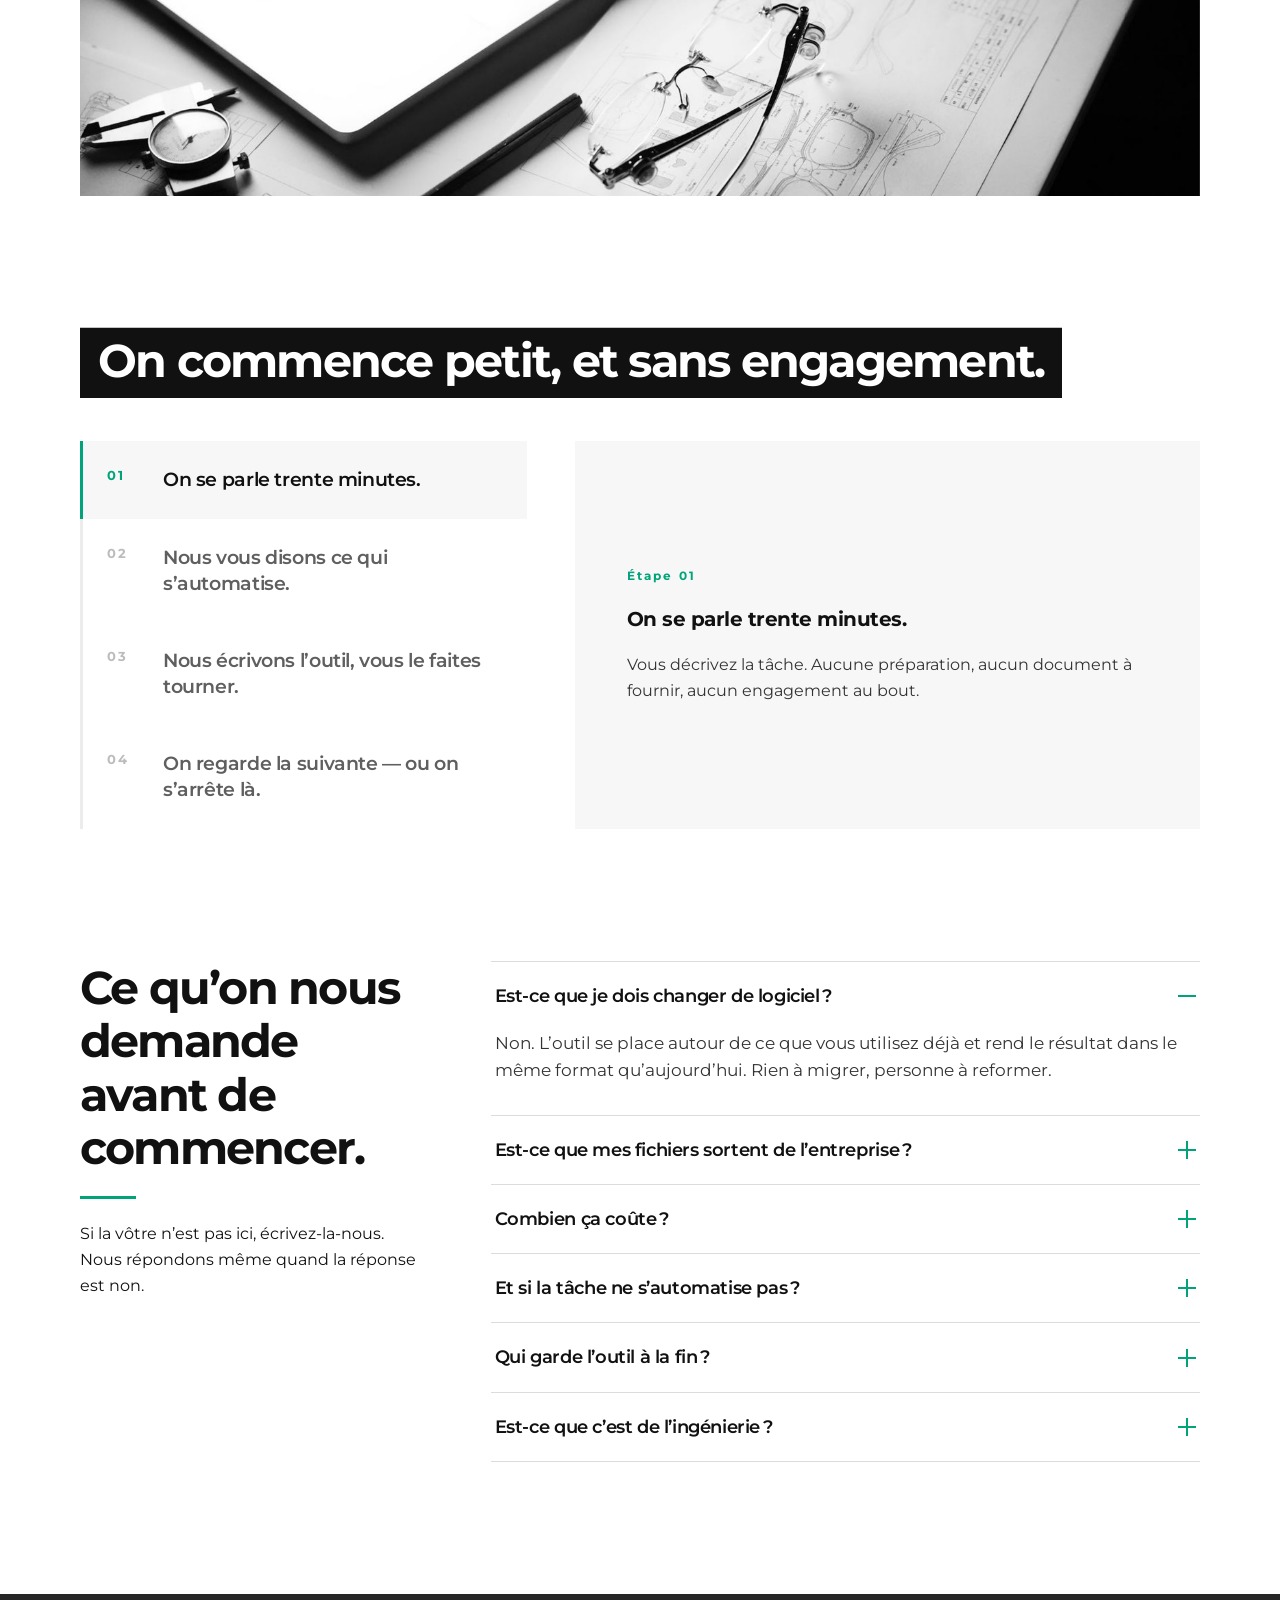
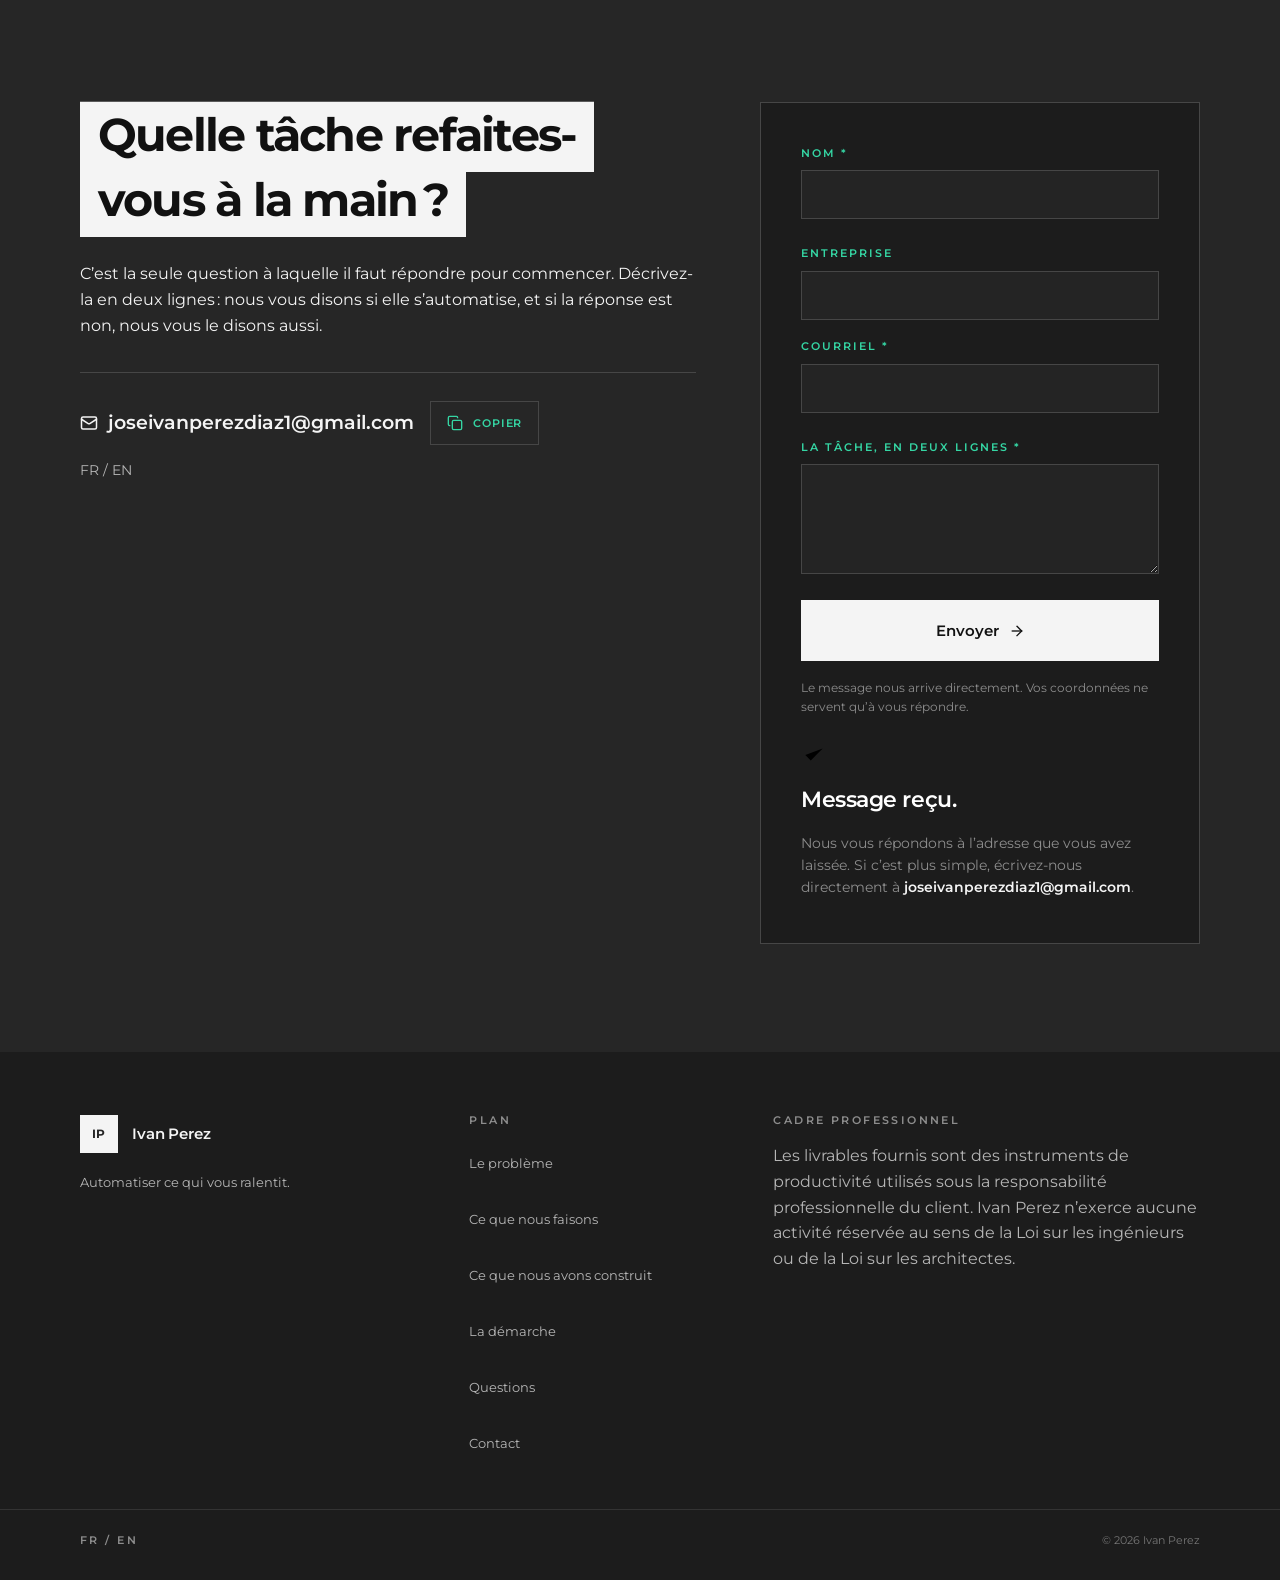
==== commit 1155e537: "Le formulaire arrive dans la boîte, sans passer par un client de courriel Une page statique ne peut " ====
--- a/index.html
+++ b/index.html
@@ -12,7 +12,7 @@
 <link rel="preconnect" href="https://fonts.googleapis.com">
 <link rel="preconnect" href="https://fonts.gstatic.com" crossorigin>
 <link rel="stylesheet" href="https://fonts.googleapis.com/css2?family=Montserrat:wght@400;500;600;700&display=swap">
-<link rel="stylesheet" href="css/styles.css?v=2026-09-09">
+<link rel="stylesheet" href="css/styles.css?v=2026-09-09b">
 </head>
 <body>
 
@@ -584,7 +584,9 @@
         </div>
       </div>
 
-      <form class="form" id="contactForm" novalidate data-reveal>
+      <form class="form" id="contactForm" action="https://api.web3forms.com/submit" method="POST" novalidate data-reveal>
+        <input type="hidden" name="access_key" value="db3a79a0-bd26-45ee-afbd-6119a62dfb4e">
+        <input type="checkbox" name="botcheck" style="display: none;" tabindex="-1" aria-hidden="true">
         <div class="field">
           <label for="f-name"><span lang="fr">Nom</span><span lang="en">Name</span> <span aria-hidden="true">*</span></label>
           <input id="f-name" name="name" type="text" autocomplete="name" required>
@@ -609,25 +611,20 @@
           <svg class="ico" aria-hidden="true"><use href="#i-arrow-right"></use></svg>
         </button>
         <p class="form__note" id="formNote" role="status">
-          <span lang="fr">Le bouton ouvre votre logiciel de courriel avec le message d&eacute;j&agrave; r&eacute;dig&eacute;. Rien n&rsquo;est envoy&eacute; sans que vous le voyiez.</span>
-          <span lang="en">The button opens your email program with the message already written. Nothing is sent without you seeing it.</span>
+          <span lang="fr">Le message nous arrive directement. Vos coordonn&eacute;es ne servent qu&rsquo;&agrave; vous r&eacute;pondre.</span>
+          <span lang="en">The message reaches us directly. Your details are used only to reply to you.</span>
         </p>
 
-        <div class="form__fallback" id="formFallback" hidden>
-          <p class="form__fallback-lead" id="fallbackOpened" hidden>
-            <span lang="fr">Si rien ne s&rsquo;est ouvert, voici le message. Copiez-le et envoyez-le &agrave; <b>joseivanperezdiaz1@gmail.com</b>.</span>
-            <span lang="en">If nothing opened, here is the message. Copy it and send it to <b>joseivanperezdiaz1@gmail.com</b>.</span>
+        <div class="form__done" id="formDone" tabindex="-1" hidden>
+          <svg class="form__done-ico" aria-hidden="true"><use href="#i-check"></use></svg>
+          <p class="form__done-lead">
+            <span lang="fr">Message re&ccedil;u.</span>
+            <span lang="en">Message received.</span>
           </p>
-          <p class="form__fallback-lead" id="fallbackNone" hidden>
-            <span lang="fr">Ce navigateur n&rsquo;a pas de logiciel de courriel associ&eacute;. Voici le message&nbsp;: copiez-le et envoyez-le &agrave; <b>joseivanperezdiaz1@gmail.com</b>.</span>
-            <span lang="en">This browser has no email program attached. Here is the message: copy it and send it to <b>joseivanperezdiaz1@gmail.com</b>.</span>
+          <p class="form__done-text">
+            <span lang="fr">Nous vous r&eacute;pondons &agrave; l&rsquo;adresse que vous avez laiss&eacute;e. Si c&rsquo;est plus simple, &eacute;crivez-nous directement &agrave; <b>joseivanperezdiaz1@gmail.com</b>.</span>
+            <span lang="en">We will reply to the address you left. If it is easier, write to us straight at <b>joseivanperezdiaz1@gmail.com</b>.</span>
           </p>
-          <textarea class="form__fallback-text" id="formFallbackText" rows="9" readonly></textarea>
-          <button class="btn btn--mini btn--block" id="copyMessage" type="button">
-            <span class="copy__label" lang="fr">Copier le message</span>
-            <span class="copy__label" lang="en">Copy the message</span>
-            <svg class="ico" aria-hidden="true"><use href="#i-copy"></use></svg>
-          </button>
         </div>
       </form>
     </div>
@@ -667,6 +664,6 @@
   <svg class="ico" aria-hidden="true"><use href="#i-arrow-up"></use></svg>
 </button>
 
-<script src="js/main.js?v=2026-09-09"></script>
+<script src="js/main.js?v=2026-09-09b"></script>
 </body>
 </html>
--- a/css/styles.css
+++ b/css/styles.css
@@ -500,20 +500,15 @@
 .form__note { font-size: 12px; line-height: 1.55; color: var(--text-dark-mute); }
 .form__note.is-ok { color: var(--accent-light); }
 
-/* The message stays on the page when the browser has nowhere to hand a
-   mailto:, so the visitor can still copy it out. */
-.form__fallback {
-  display: flex; flex-direction: column; gap: 12px;
-  margin-top: 4px; padding-top: 20px; border-top: 1px solid var(--line-dark);
-}
-.form__fallback-lead { font-size: 12px; line-height: 1.55; color: var(--text-dark-mute); }
-.form__fallback-lead b { color: var(--paper-mute); font-weight: 600; }
-.form__fallback-text {
-  font-family: inherit; font-size: 14px; line-height: 1.5; color: var(--paper-mute);
-  background: #242424; border: 1px solid var(--line-dark); padding: 14px 16px;
-  resize: vertical; width: 100%;
-}
-.form__fallback-text:focus { outline: 0; border-color: var(--accent-light); }
+/* On success the box keeps its shape and swaps its contents, so the page
+   does not jump under the visitor at the moment they finish. */
+.form.is-done > *:not(.form__done) { display: none; }
+.form__done { display: flex; flex-direction: column; gap: 14px; padding: 8px 0; }
+.form__done-ico { width: 26px; height: 26px; color: var(--accent-light); }
+.form__done-lead { font-size: 22px; font-weight: 600; letter-spacing: -0.02em; color: var(--paper); }
+.form__done-text { font-size: 14px; line-height: 1.6; color: var(--text-dark-mute); }
+.form__done-text b { color: var(--paper-mute); font-weight: 600; }
+.btn[disabled] { opacity: 0.55; cursor: default; }
 
 /* ------------------------------------------------------------------ foot */
 
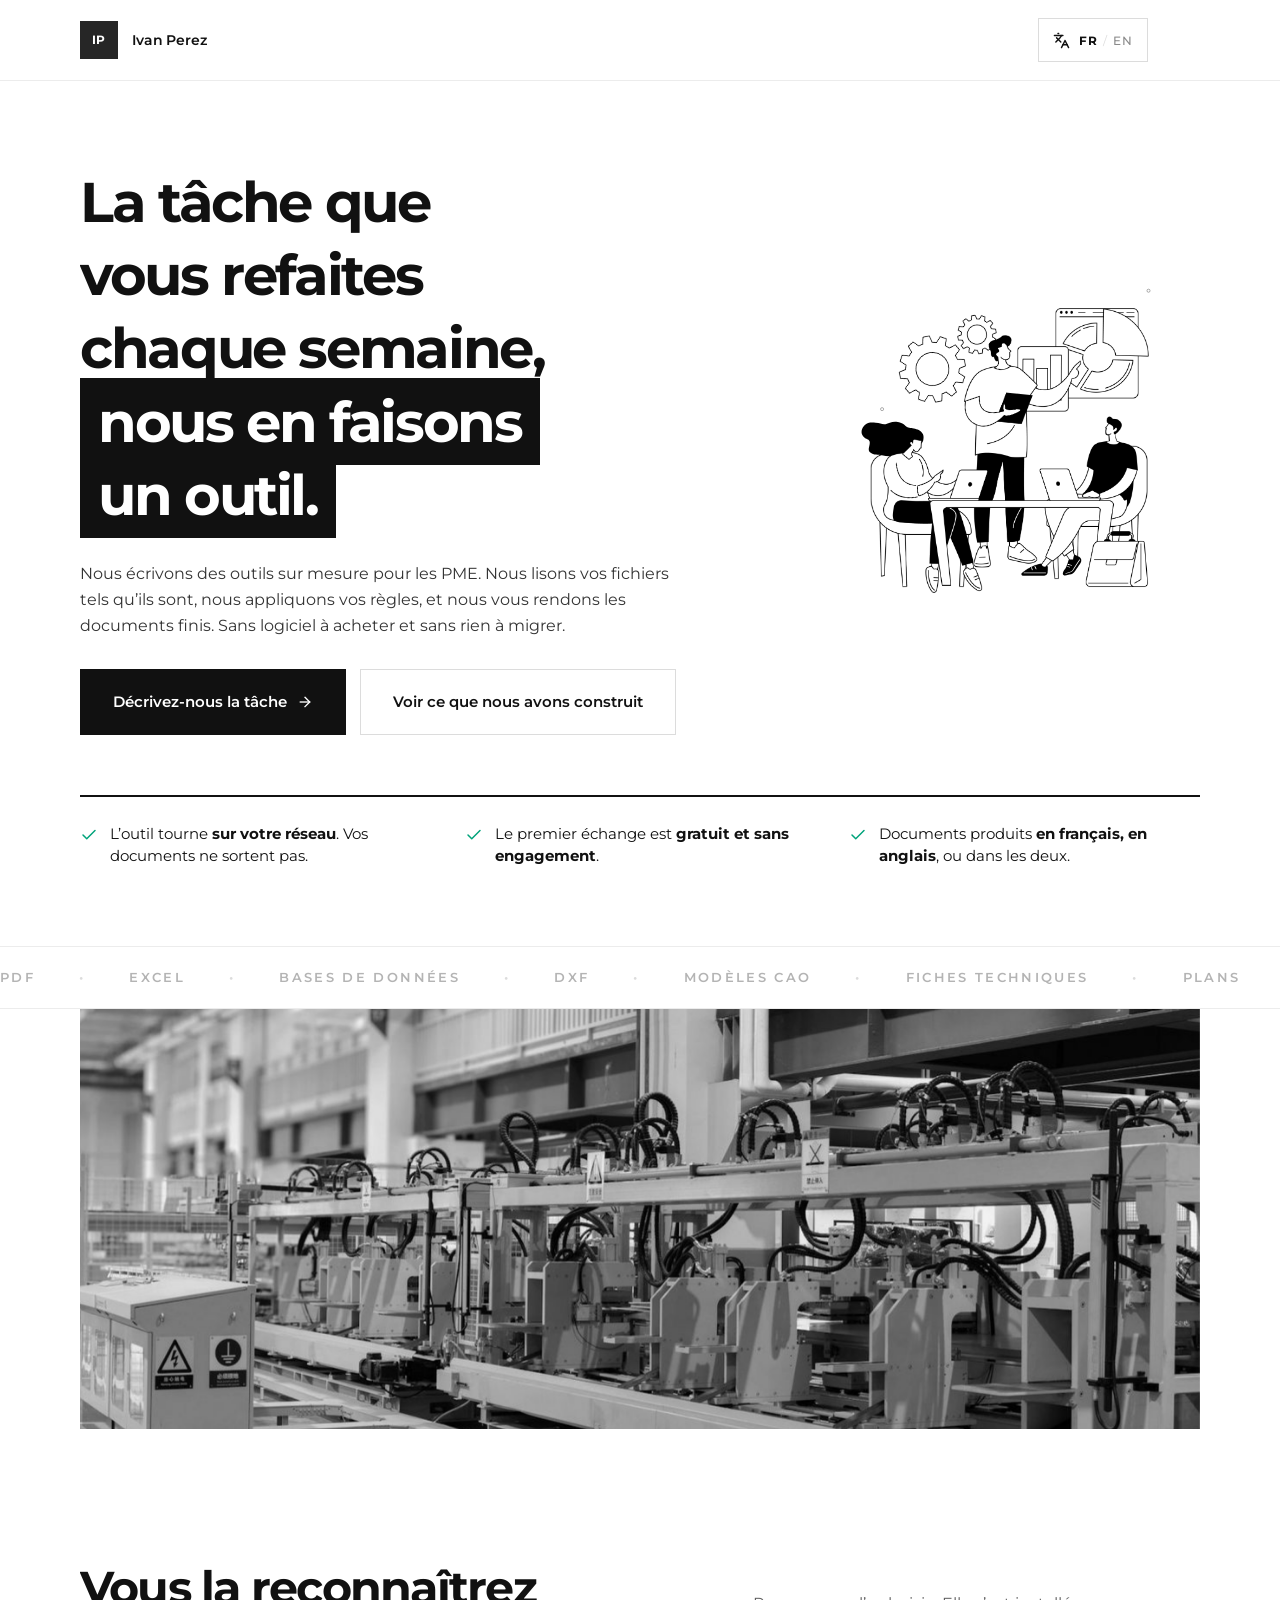
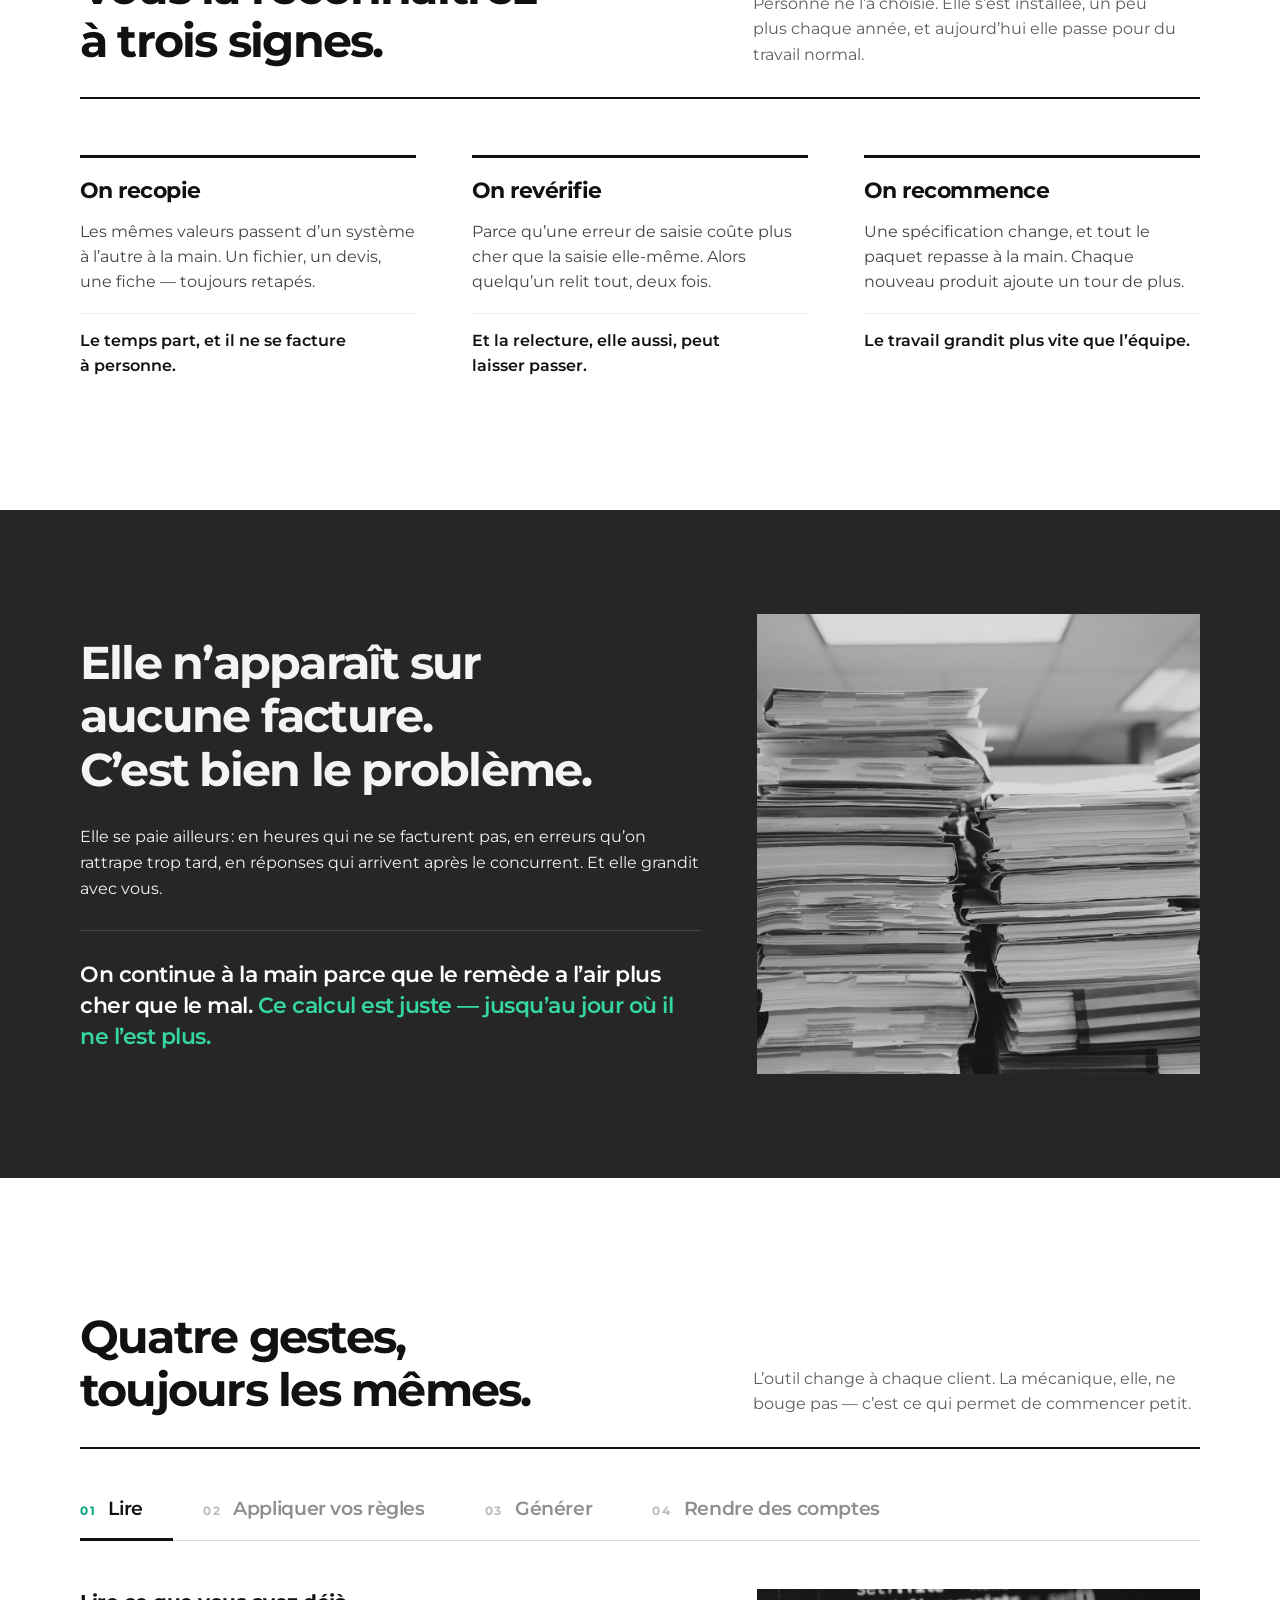
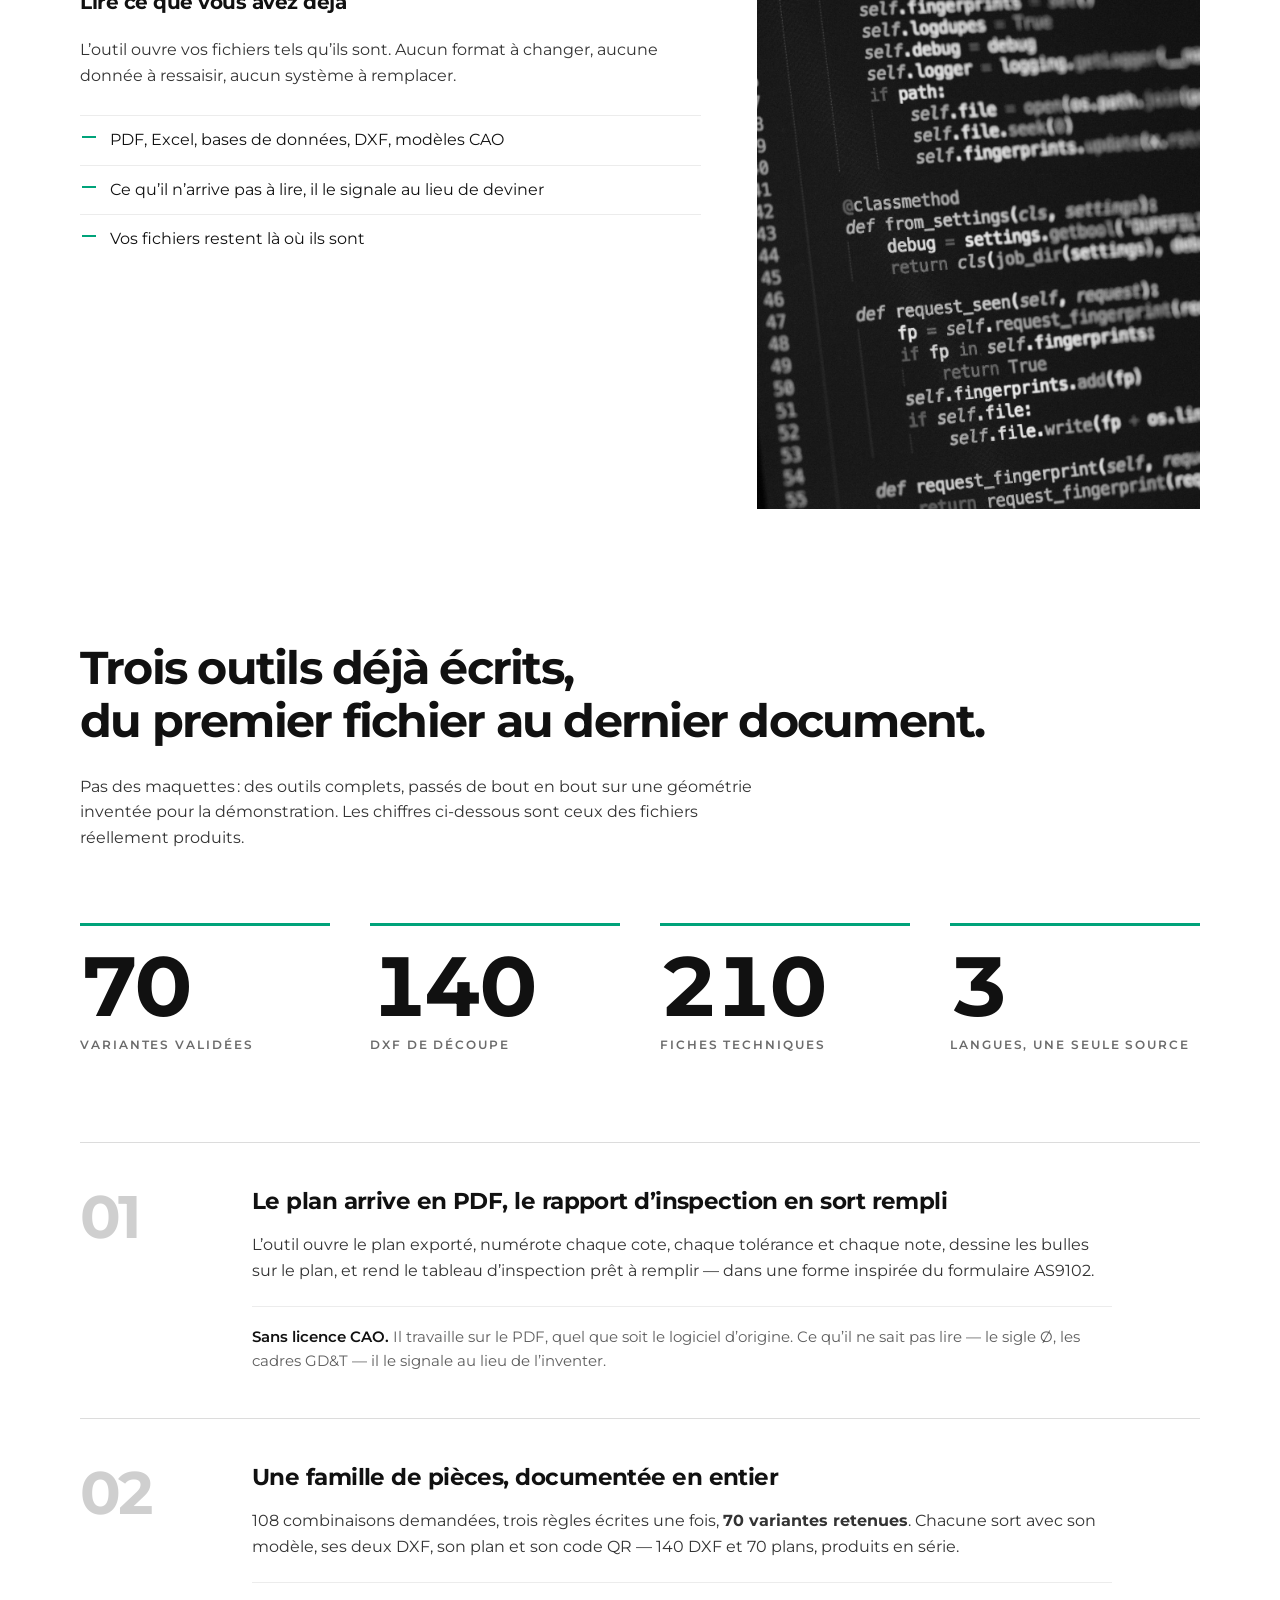
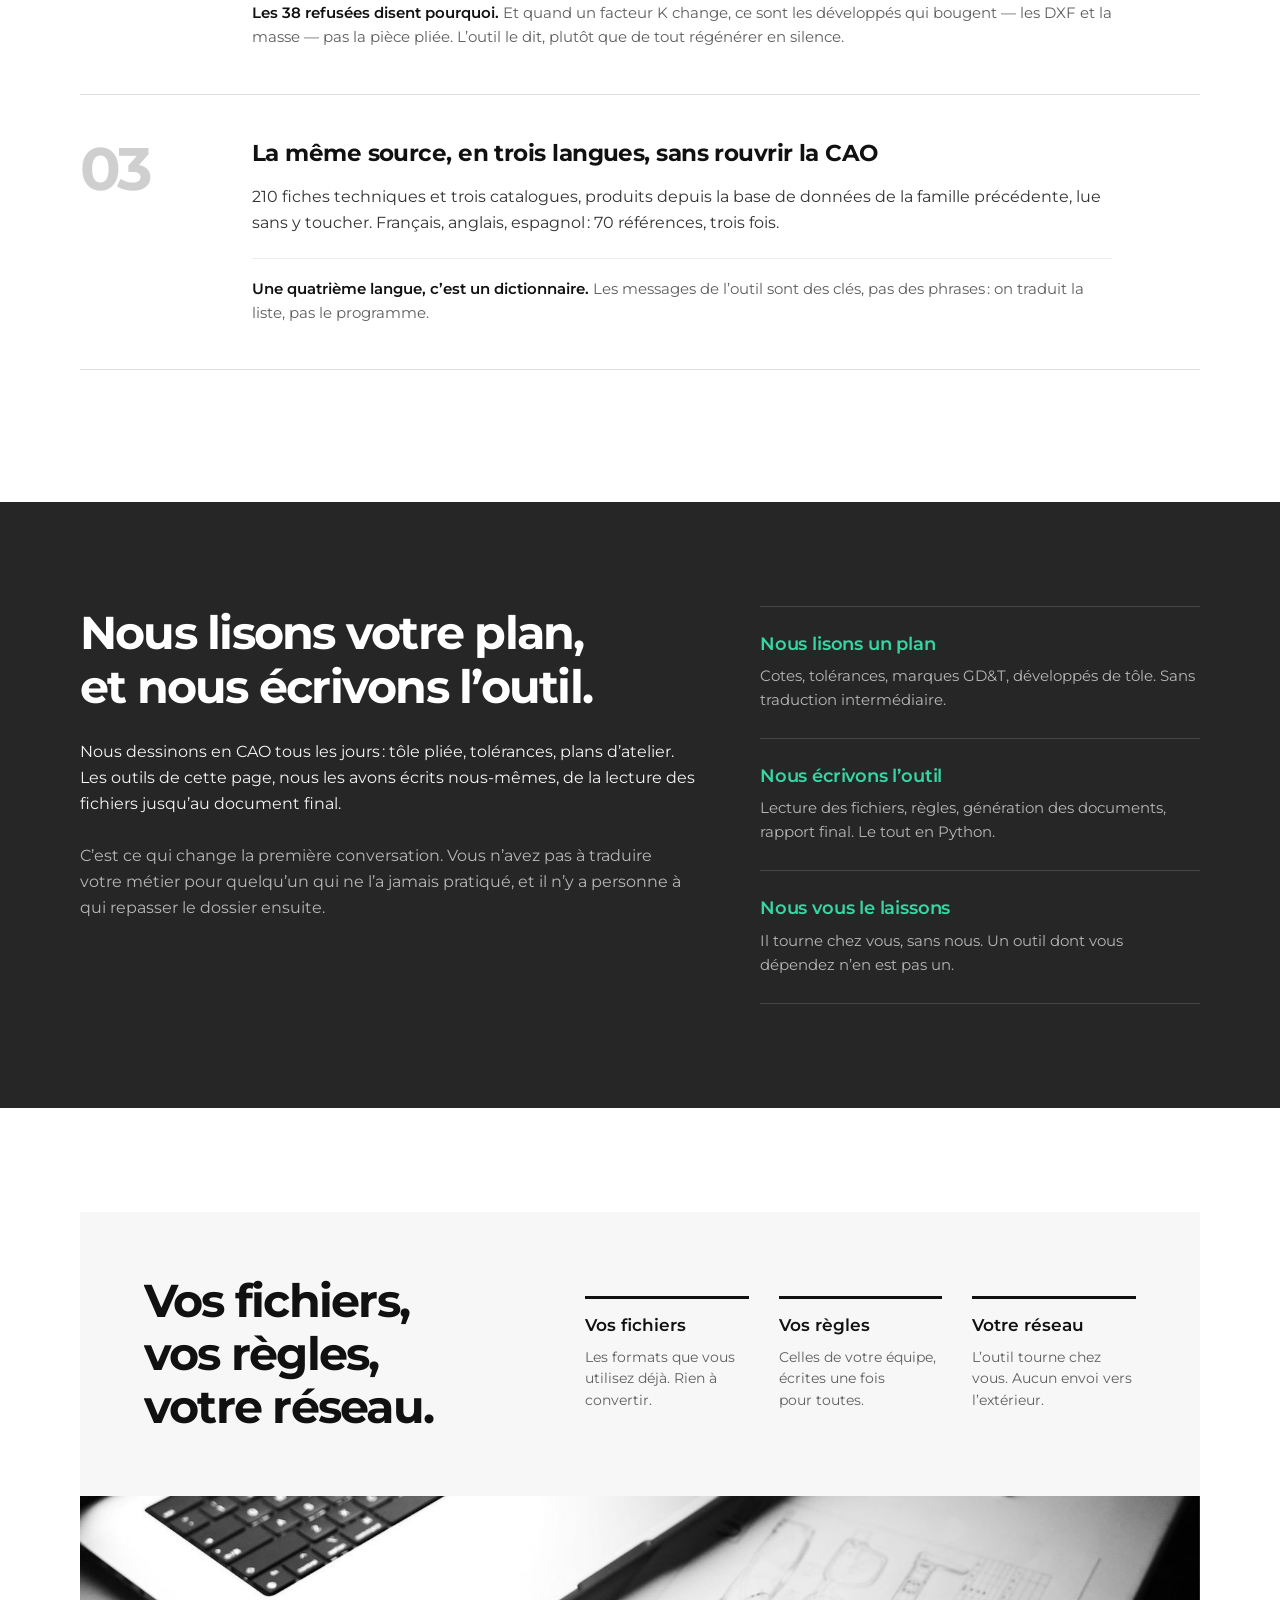
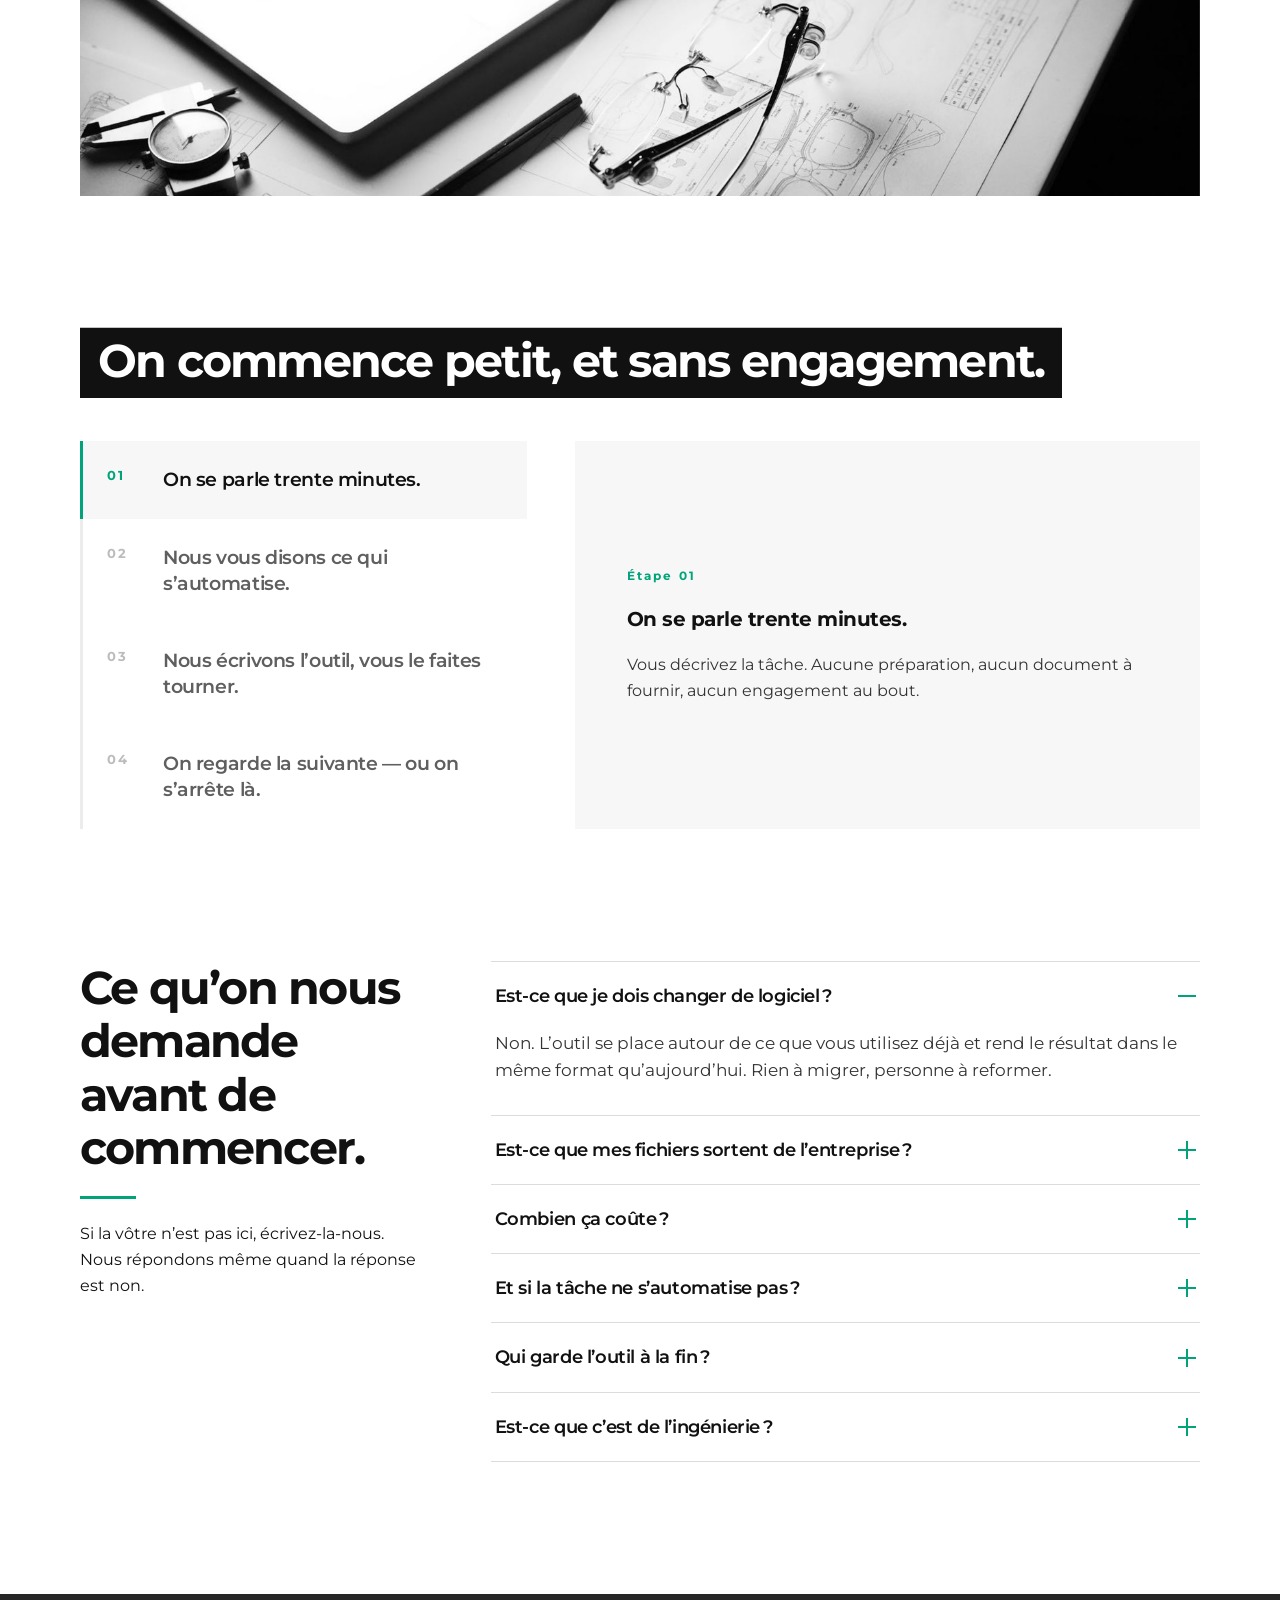
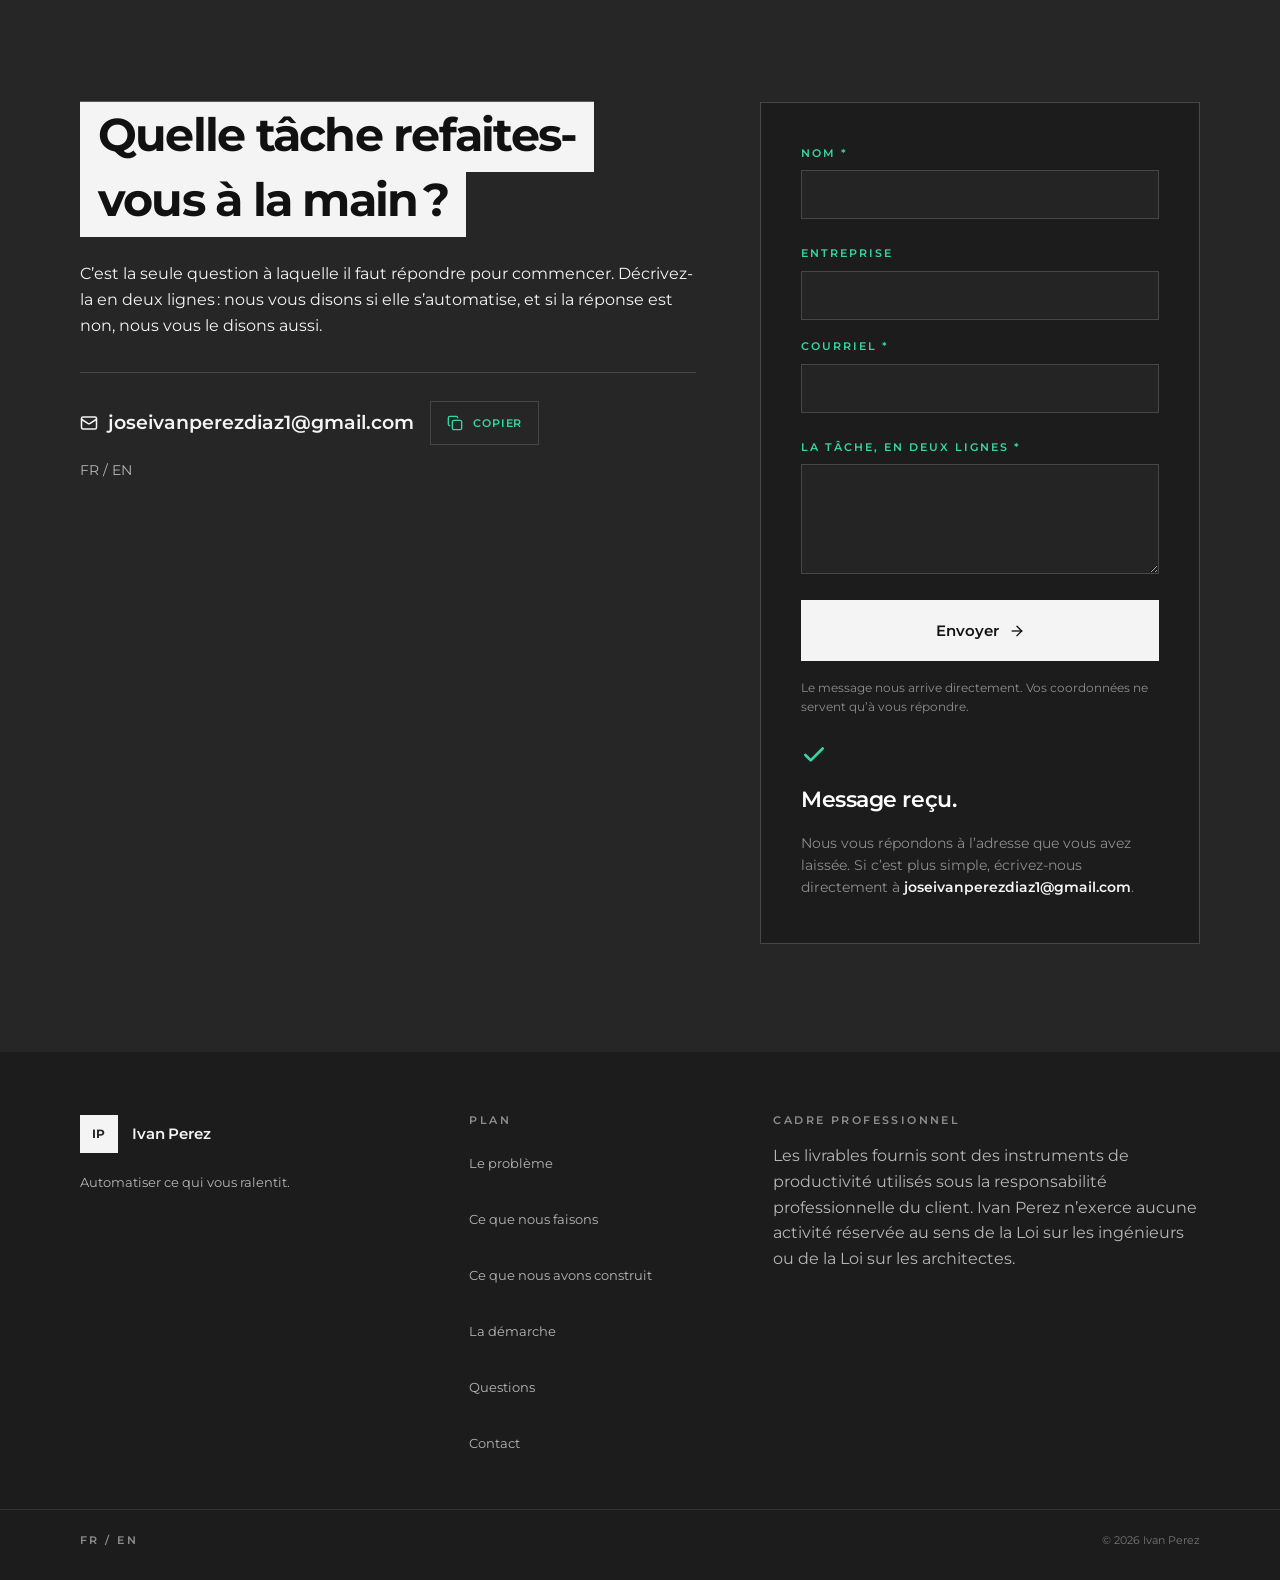
==== commit 20934c20: "La coche de confirmation était un pâté noir Le chemin Lucide est tracé, pas rempli: sans fill:none e" ====
--- a/index.html
+++ b/index.html
@@ -12,7 +12,7 @@
 <link rel="preconnect" href="https://fonts.googleapis.com">
 <link rel="preconnect" href="https://fonts.gstatic.com" crossorigin>
 <link rel="stylesheet" href="https://fonts.googleapis.com/css2?family=Montserrat:wght@400;500;600;700&display=swap">
-<link rel="stylesheet" href="css/styles.css?v=2026-09-09b">
+<link rel="stylesheet" href="css/styles.css?v=2026-09-09c">
 </head>
 <body>
 
@@ -616,7 +616,7 @@
         </p>
 
         <div class="form__done" id="formDone" tabindex="-1" hidden>
-          <svg class="form__done-ico" aria-hidden="true"><use href="#i-check"></use></svg>
+          <svg class="ico form__done-ico" aria-hidden="true"><use href="#i-check"></use></svg>
           <p class="form__done-lead">
             <span lang="fr">Message re&ccedil;u.</span>
             <span lang="en">Message received.</span>
@@ -664,6 +664,6 @@
   <svg class="ico" aria-hidden="true"><use href="#i-arrow-up"></use></svg>
 </button>
 
-<script src="js/main.js?v=2026-09-09b"></script>
+<script src="js/main.js?v=2026-09-09c"></script>
 </body>
 </html>
--- a/css/styles.css
+++ b/css/styles.css
@@ -504,7 +504,9 @@
    does not jump under the visitor at the moment they finish. */
 .form.is-done > *:not(.form__done) { display: none; }
 .form__done { display: flex; flex-direction: column; gap: 14px; padding: 8px 0; }
-.form__done-ico { width: 26px; height: 26px; color: var(--accent-light); }
+/* The .ico class carries fill:none and stroke:currentColor; the Lucide
+   check is a stroked path and renders as a black blob without them. */
+.form__done-ico { width: 26px; height: 26px; stroke-width: 2.5; color: var(--accent-light); }
 .form__done-lead { font-size: 22px; font-weight: 600; letter-spacing: -0.02em; color: var(--paper); }
 .form__done-text { font-size: 14px; line-height: 1.6; color: var(--text-dark-mute); }
 .form__done-text b { color: var(--paper-mute); font-weight: 600; }
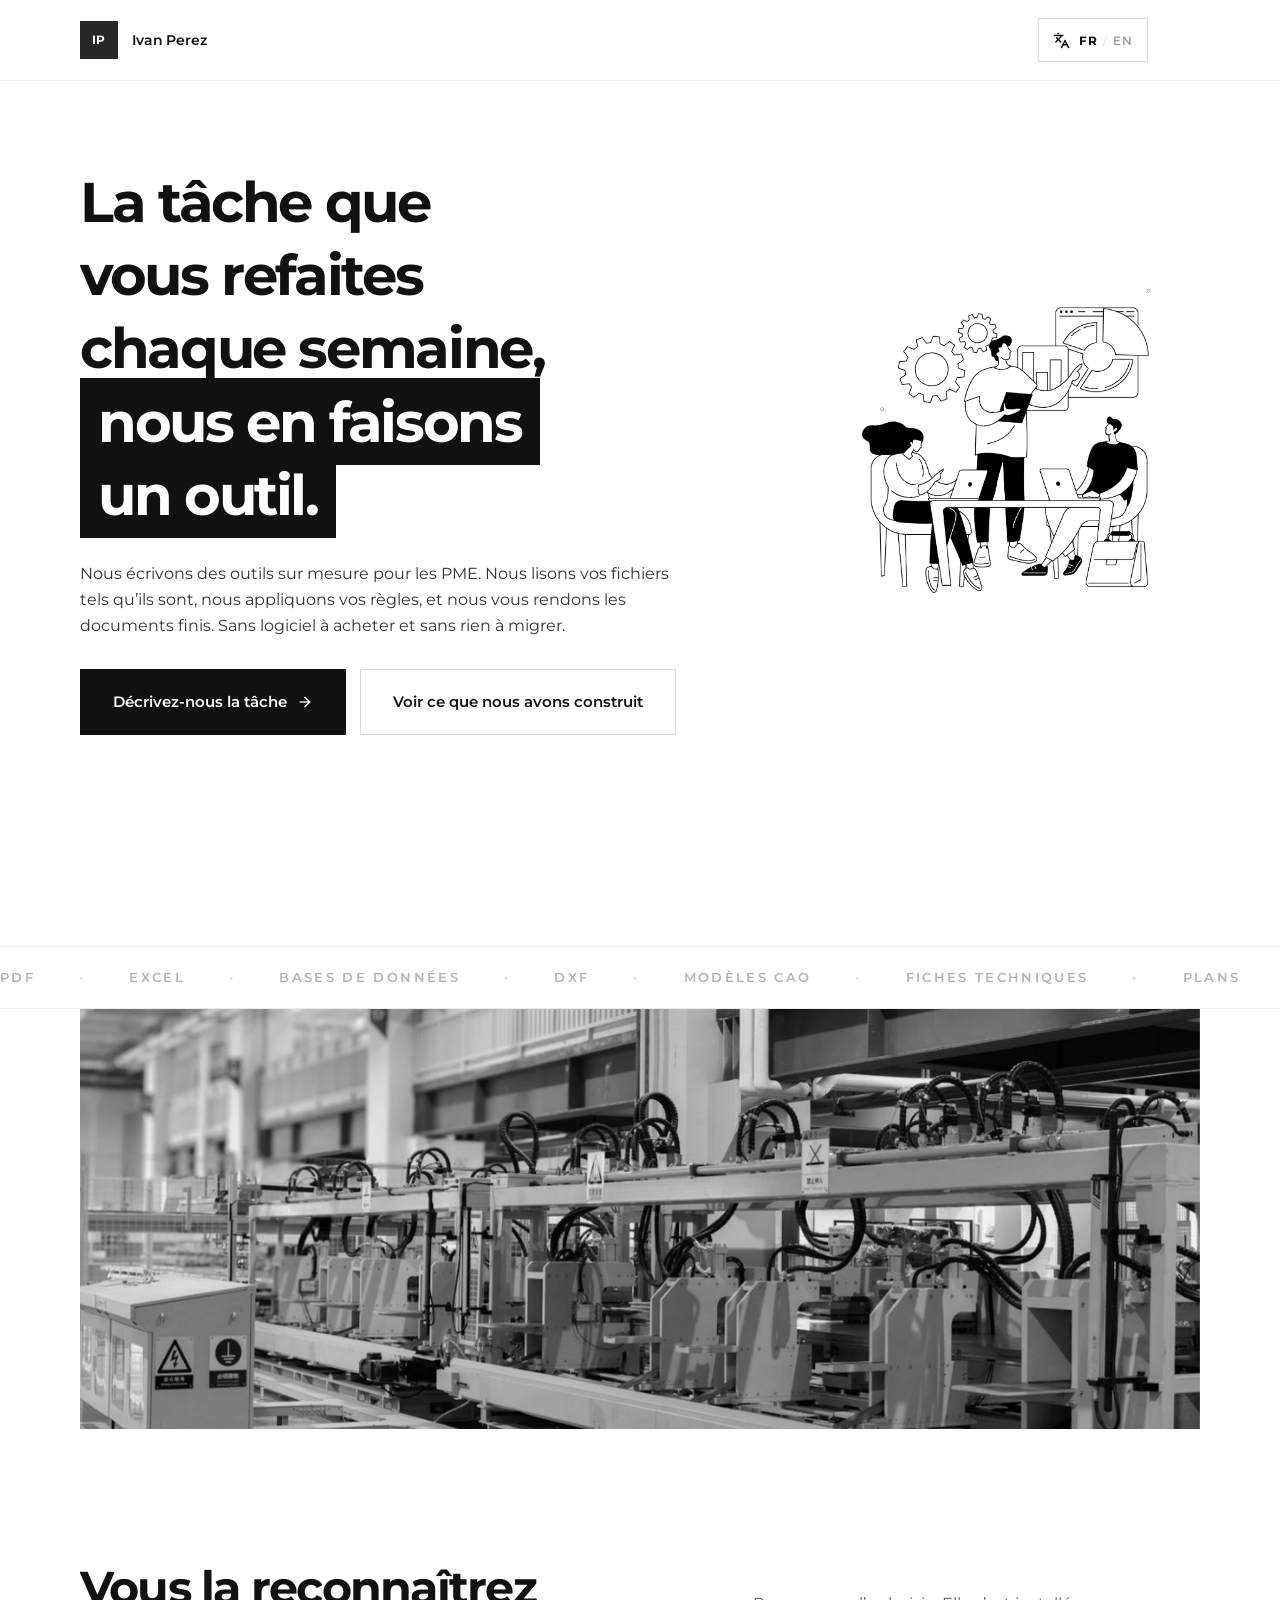
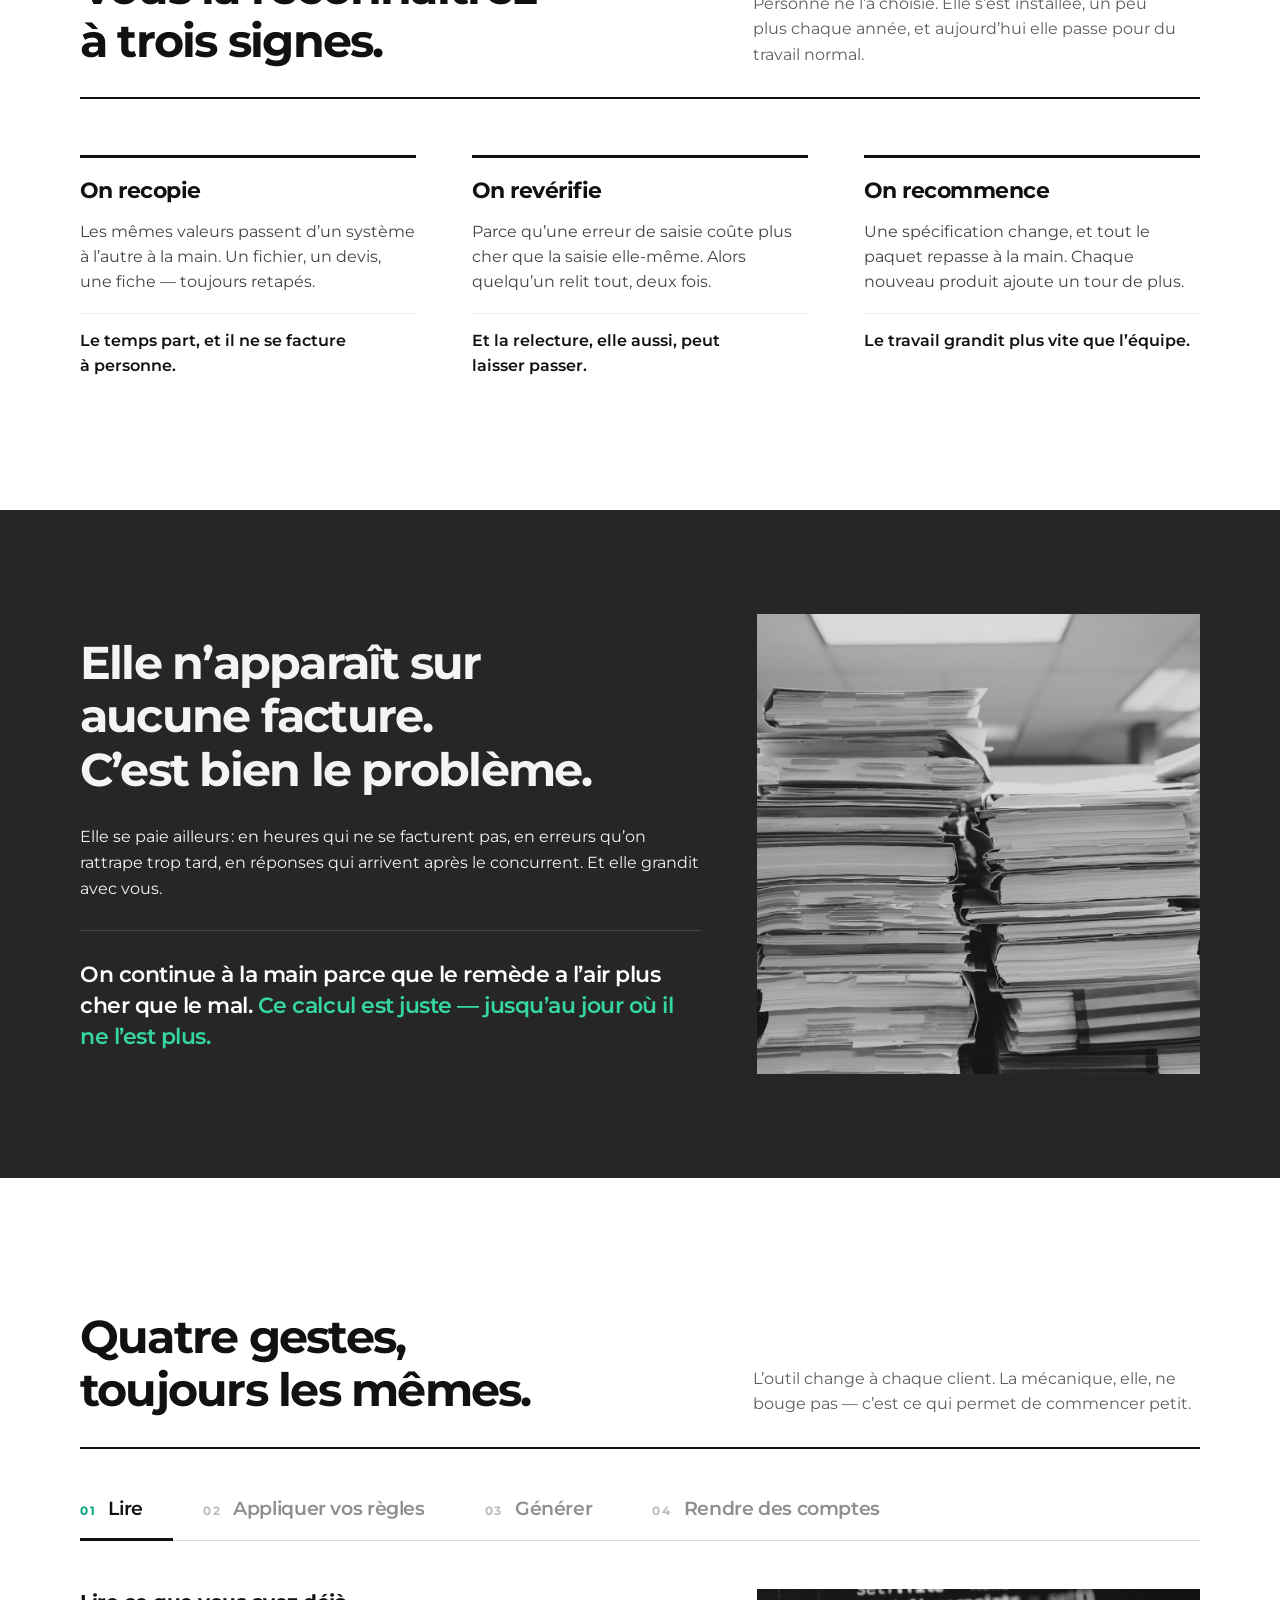
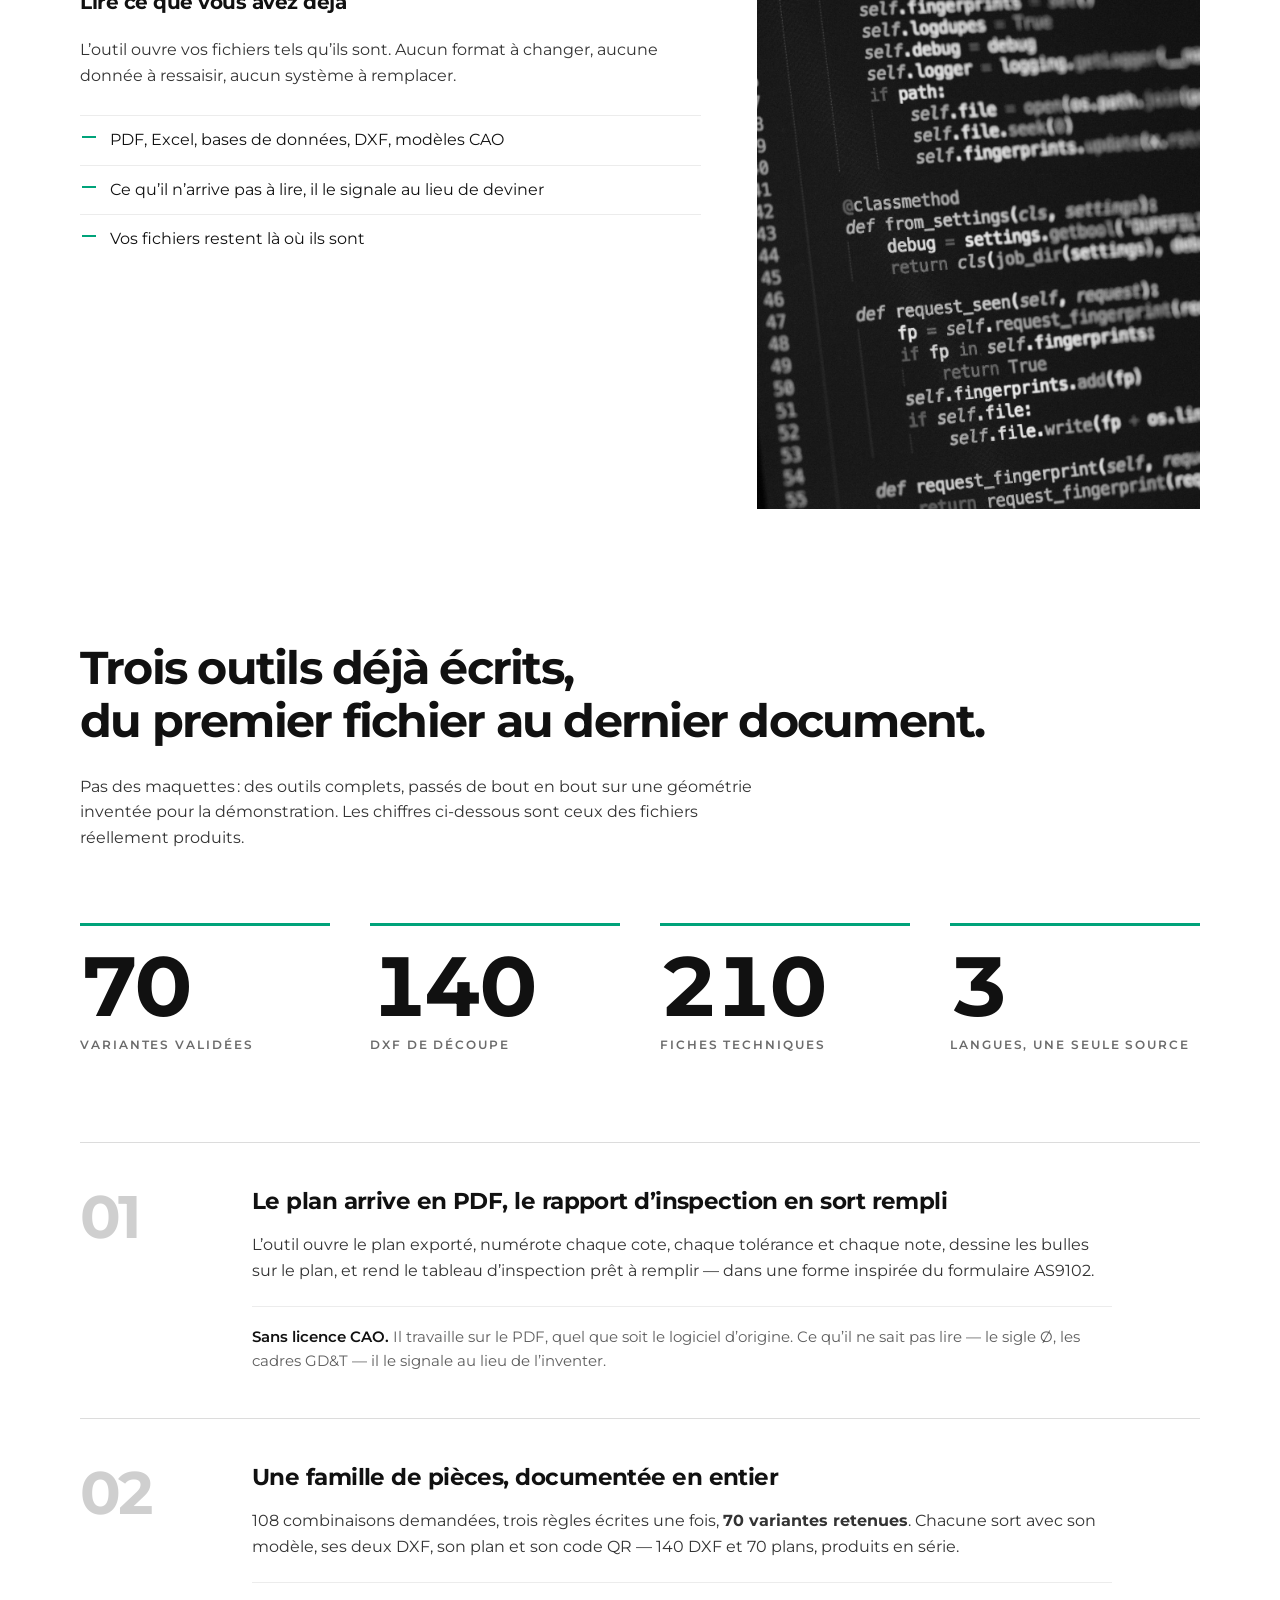
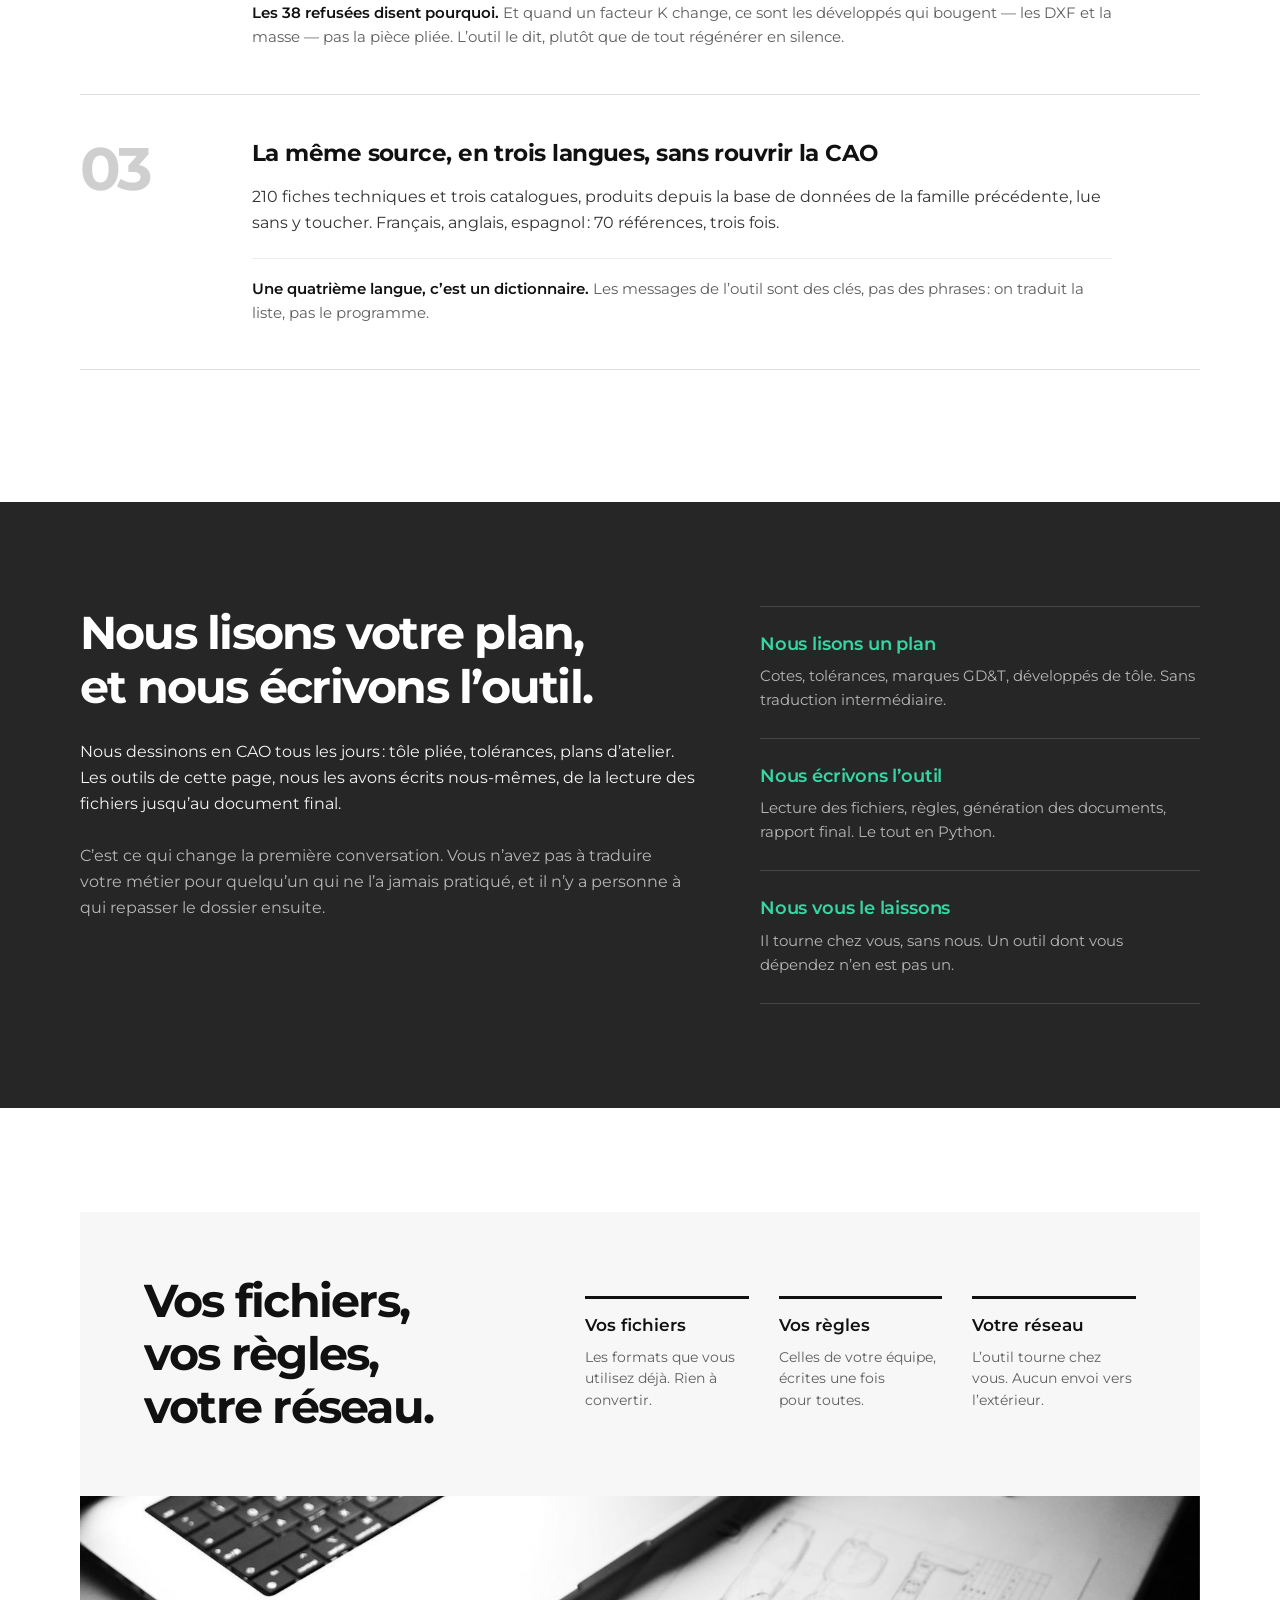
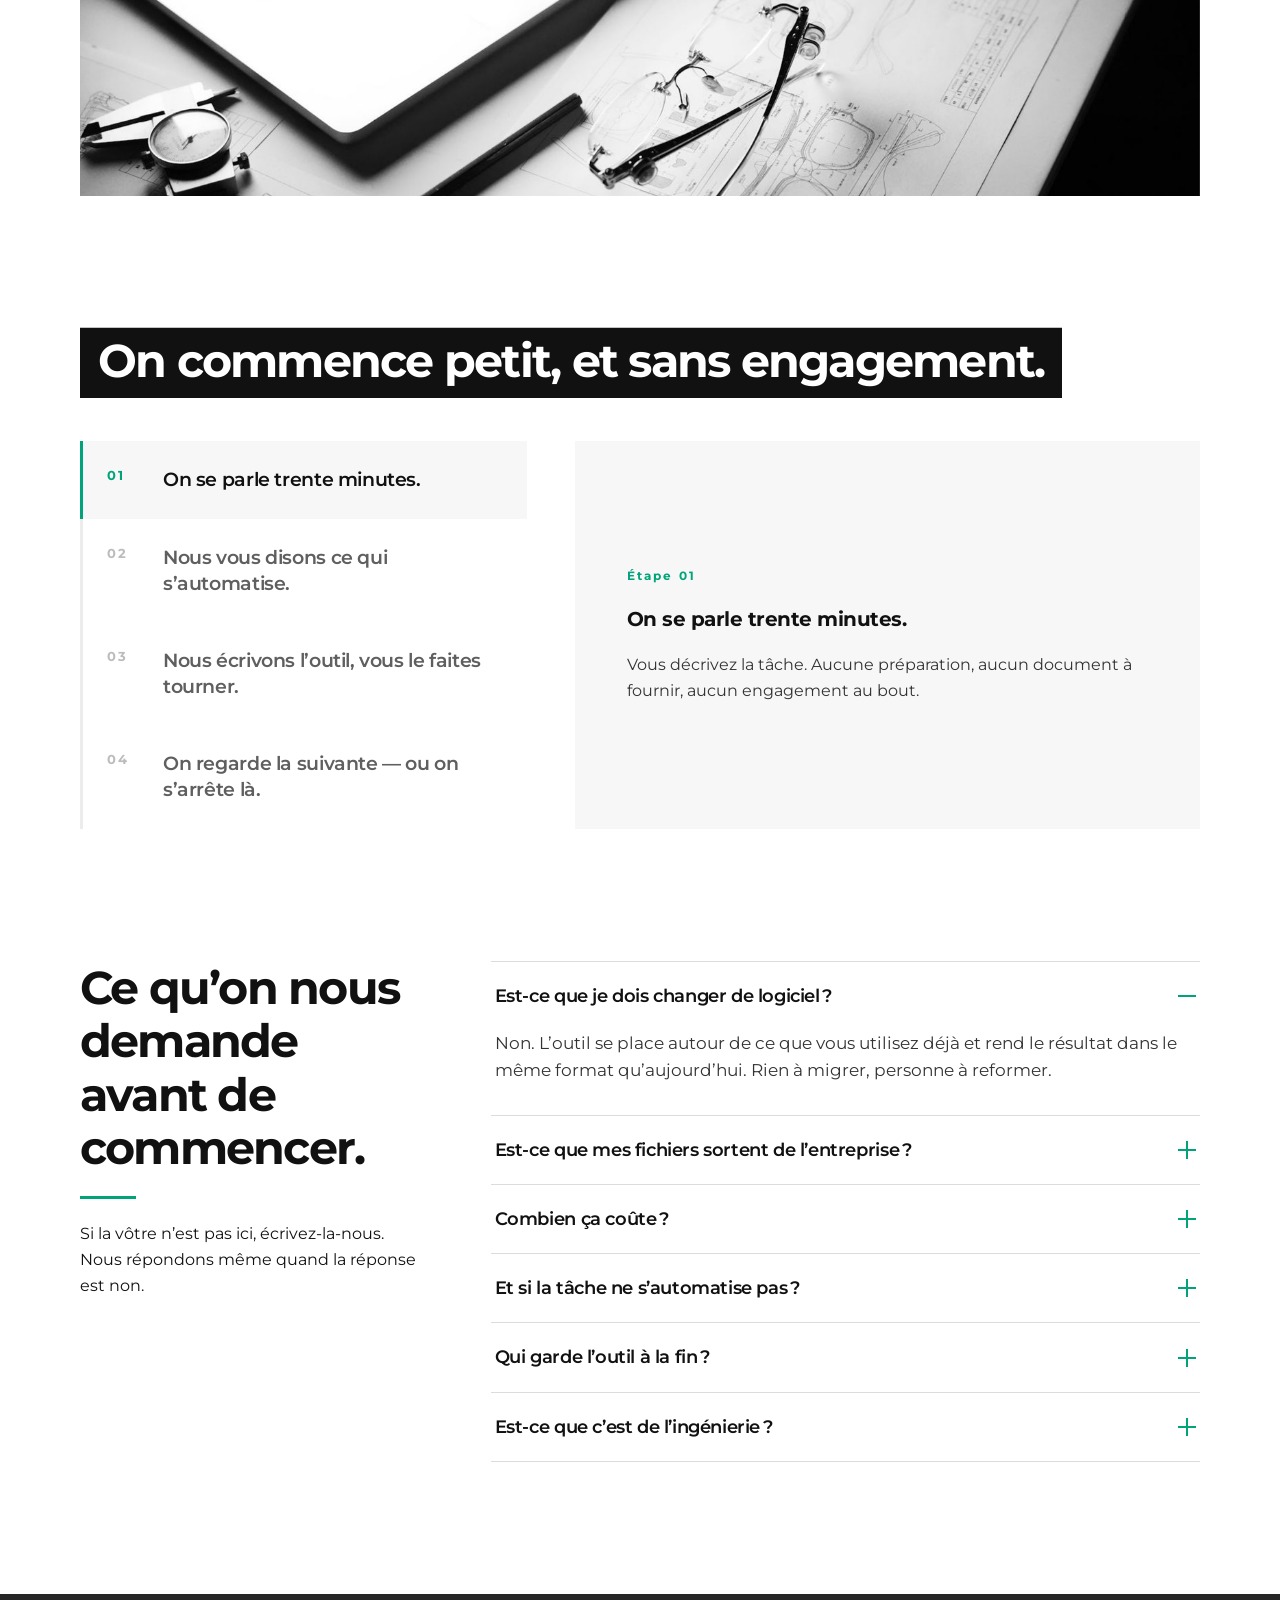
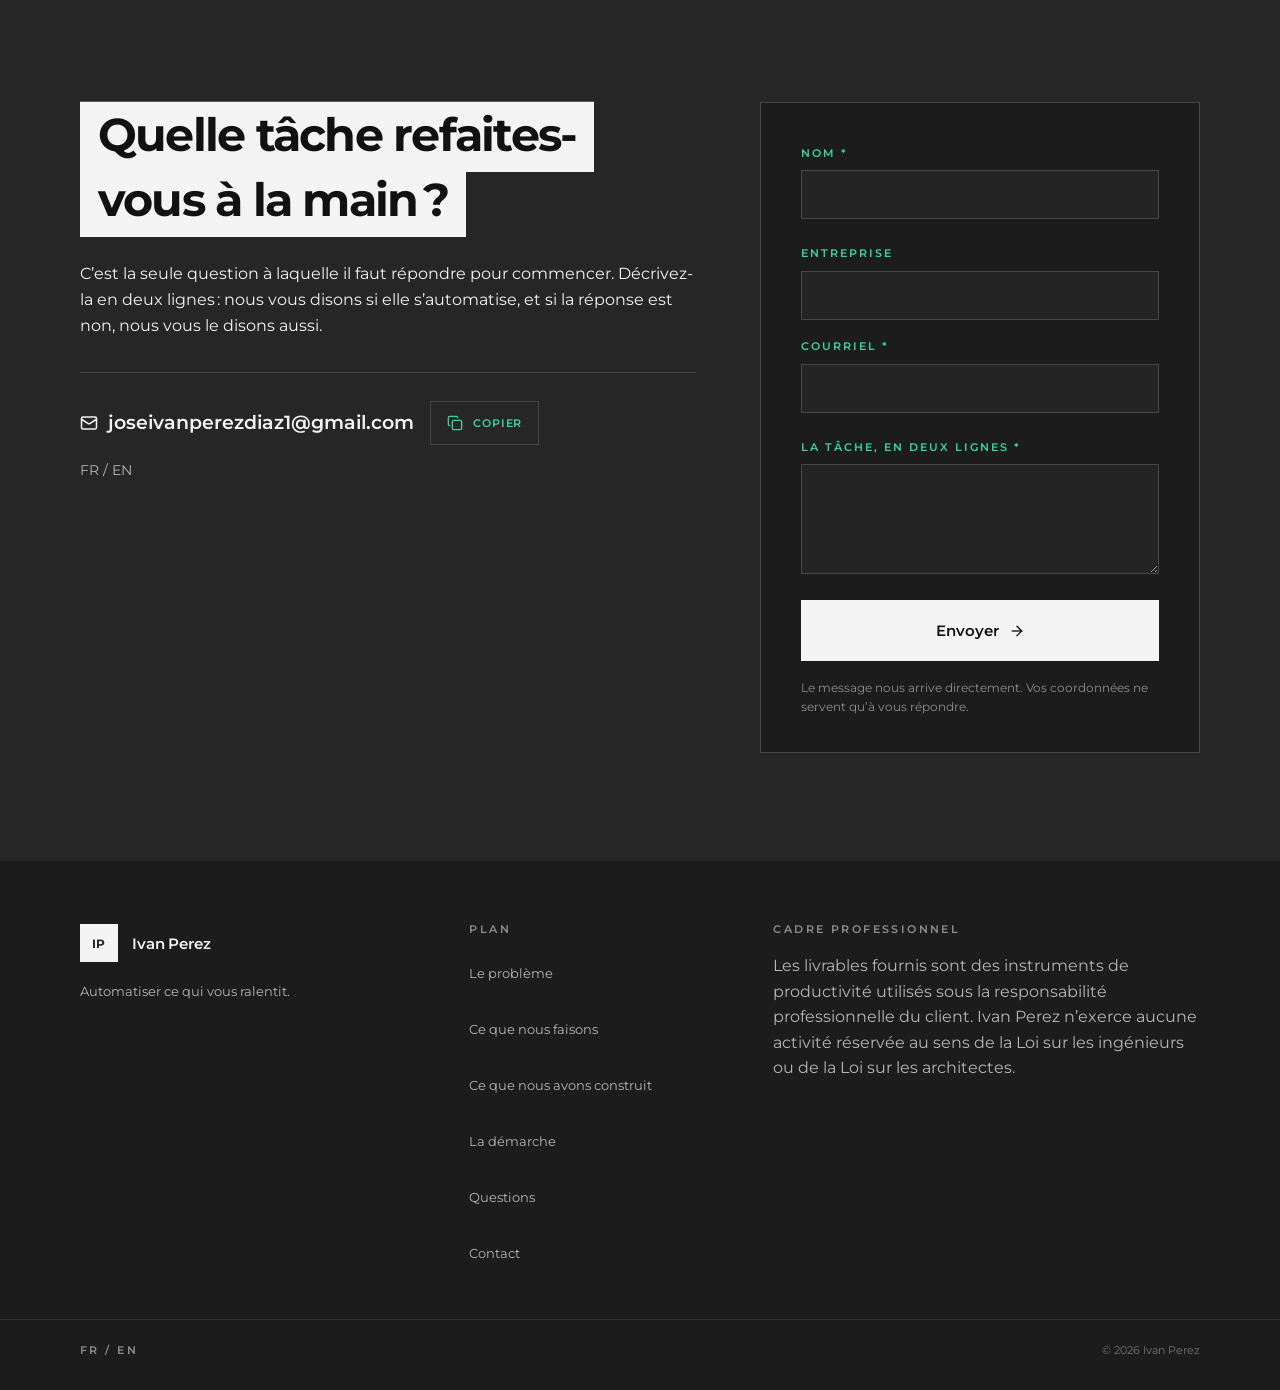
==== commit 3c4d2e0c: "Le panneau de confirmation s'affichait dès le chargement L'attribut hidden n'apporte display:none qu" ====
--- a/index.html
+++ b/index.html
@@ -12,7 +12,7 @@
 <link rel="preconnect" href="https://fonts.googleapis.com">
 <link rel="preconnect" href="https://fonts.gstatic.com" crossorigin>
 <link rel="stylesheet" href="https://fonts.googleapis.com/css2?family=Montserrat:wght@400;500;600;700&display=swap">
-<link rel="stylesheet" href="css/styles.css?v=2026-09-09c">
+<link rel="stylesheet" href="css/styles.css?v=2026-09-09d">
 </head>
 <body>
 
@@ -664,6 +664,6 @@
   <svg class="ico" aria-hidden="true"><use href="#i-arrow-up"></use></svg>
 </button>
 
-<script src="js/main.js?v=2026-09-09c"></script>
+<script src="js/main.js?v=2026-09-09d"></script>
 </body>
 </html>
--- a/css/styles.css
+++ b/css/styles.css
@@ -101,6 +101,13 @@
 
 /* Lucide icons, inlined as a sprite (ISC licence) */
 .sprite { position: absolute; width: 0; height: 0; overflow: hidden; }
+
+/* The hidden attribute only carries display:none from the browser sheet, so
+   any author rule with a display beats it. Every element toggled with .hidden
+   in main.js needs this, and stating it once means the next one cannot be
+   forgotten - which is exactly how the confirmation panel shipped visible on
+   2026-09-09. */
+[hidden] { display: none !important; }
 .ico {
   width: 18px; height: 18px; flex-shrink: 0;
   fill: none; stroke: currentColor; stroke-width: 2;
@@ -335,7 +342,6 @@
 .tabs__body { display: grid; grid-template-columns: 7fr 5fr; gap: 56px; margin-top: 48px; align-items: start; }
 .tabs__panels { position: relative; }
 .panel { display: flex; flex-direction: column; gap: 22px; }
-.panel[hidden] { display: none; }
 .panel.is-entering { animation: rise 460ms var(--ease-out) both; }
 
 .points { list-style: none; margin: 4px 0 0; padding: 0; display: flex; flex-direction: column; gap: 12px; }
@@ -438,7 +444,6 @@
 
 .steps__panels { background: var(--paper-soft); padding: 50px 52px; display: flex; align-items: center; }
 .spanel { display: flex; flex-direction: column; gap: 20px; width: 100%; }
-.spanel[hidden] { display: none; }
 .spanel.is-entering { animation: rise 460ms var(--ease-out) both; }
 .tag { font-size: 12px; font-weight: 700; letter-spacing: 0.18em; color: var(--accent); }
 
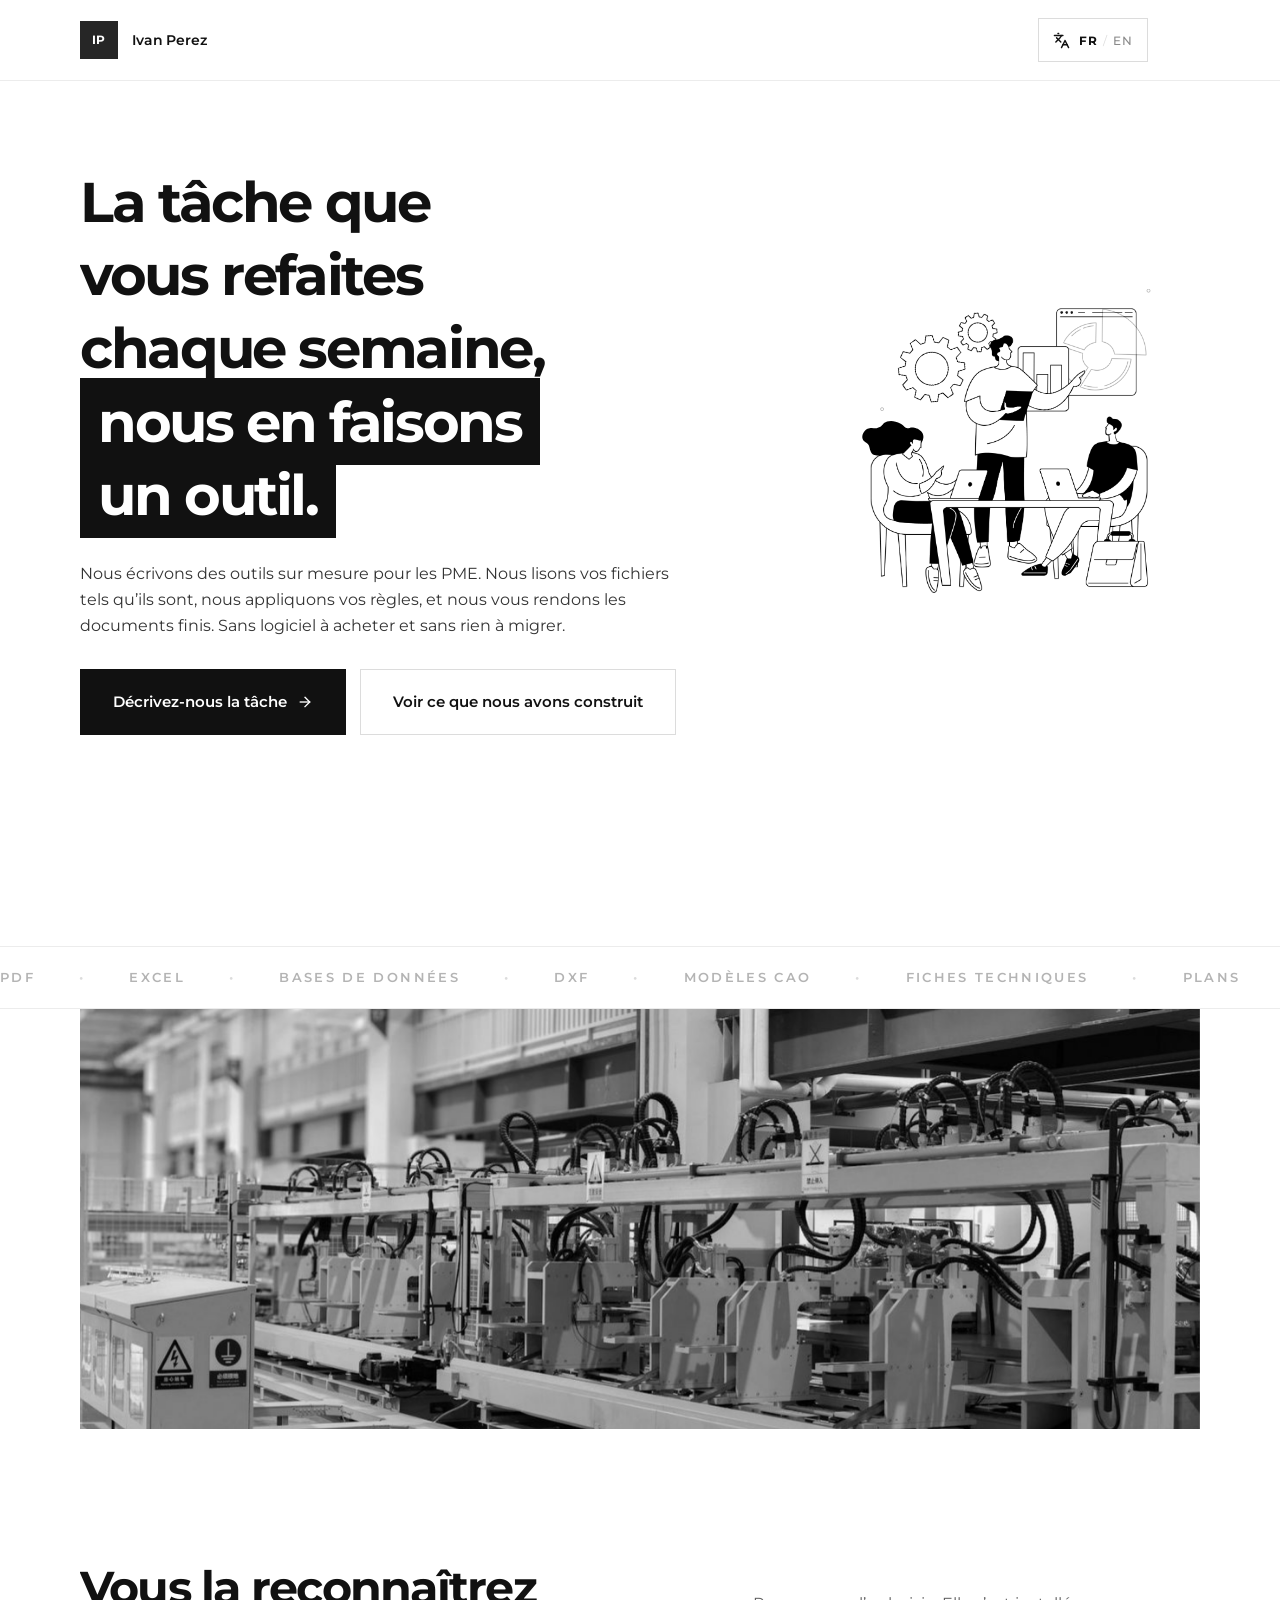
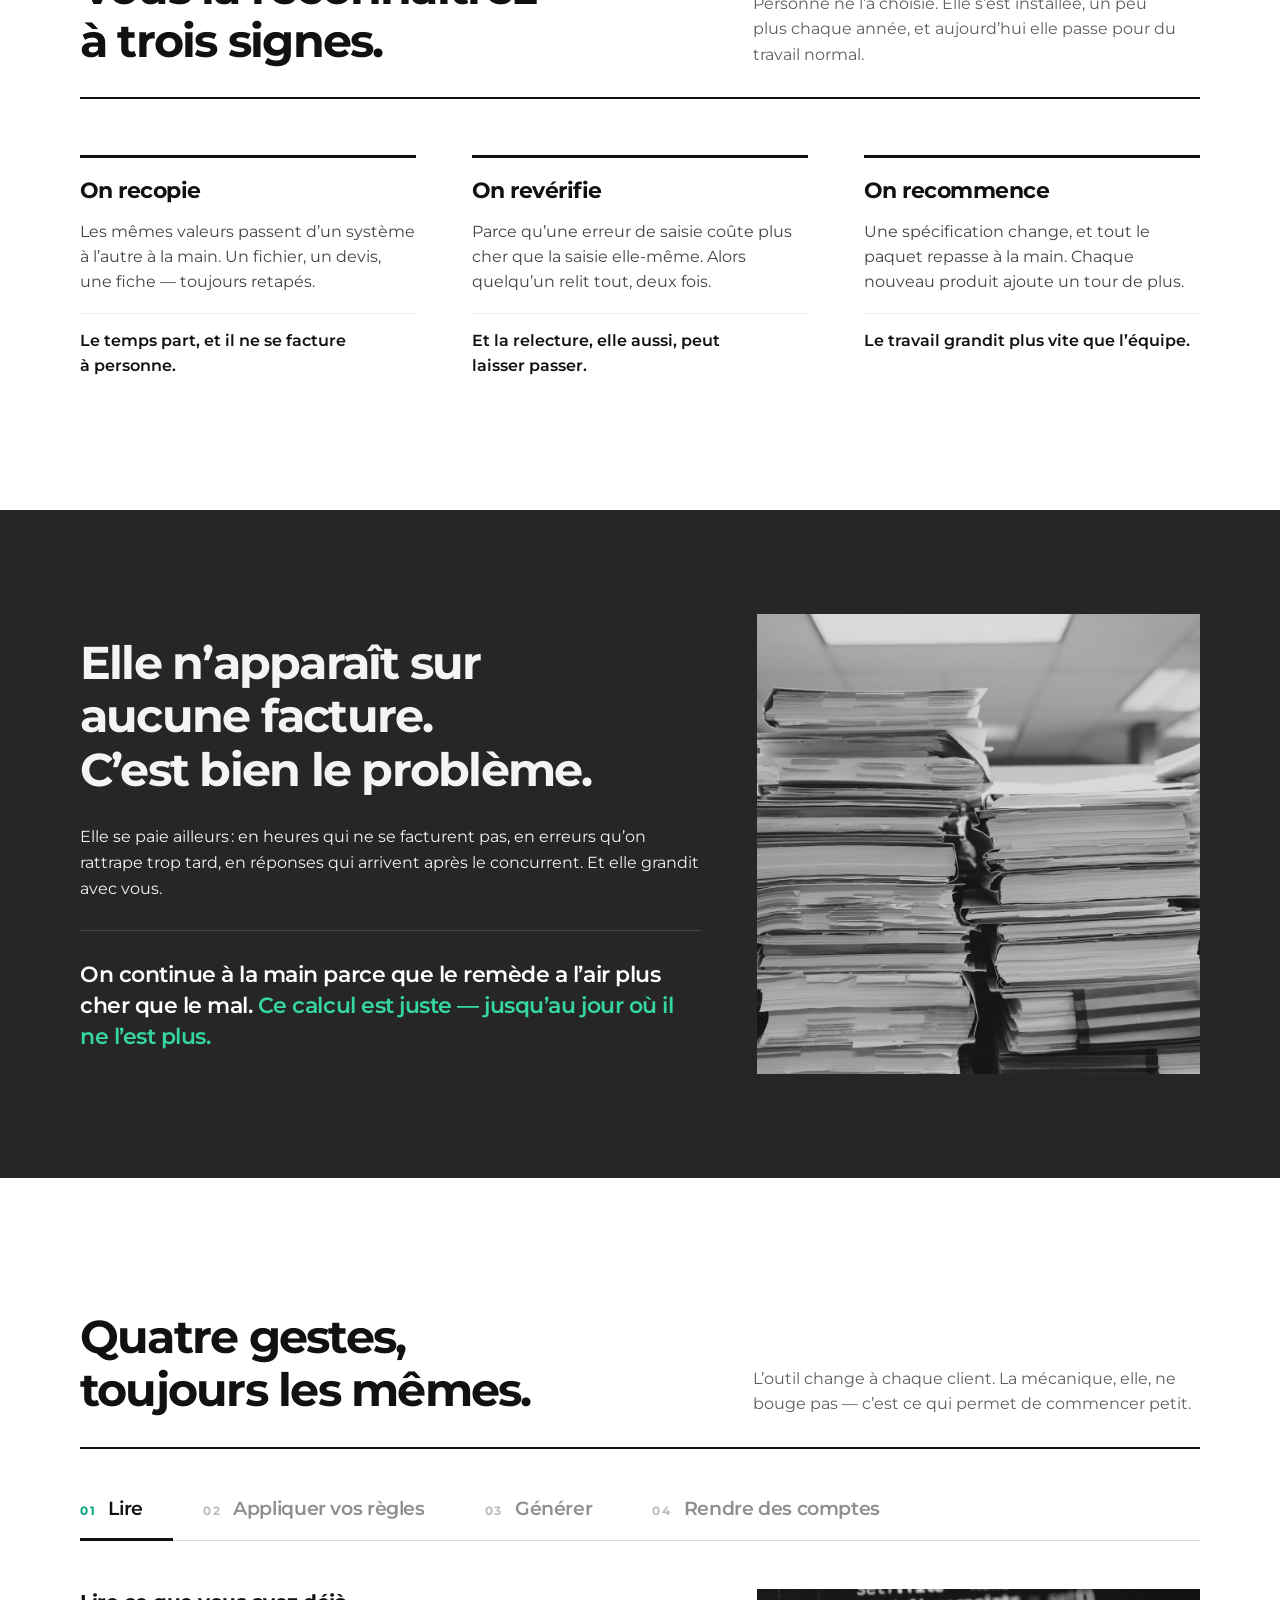
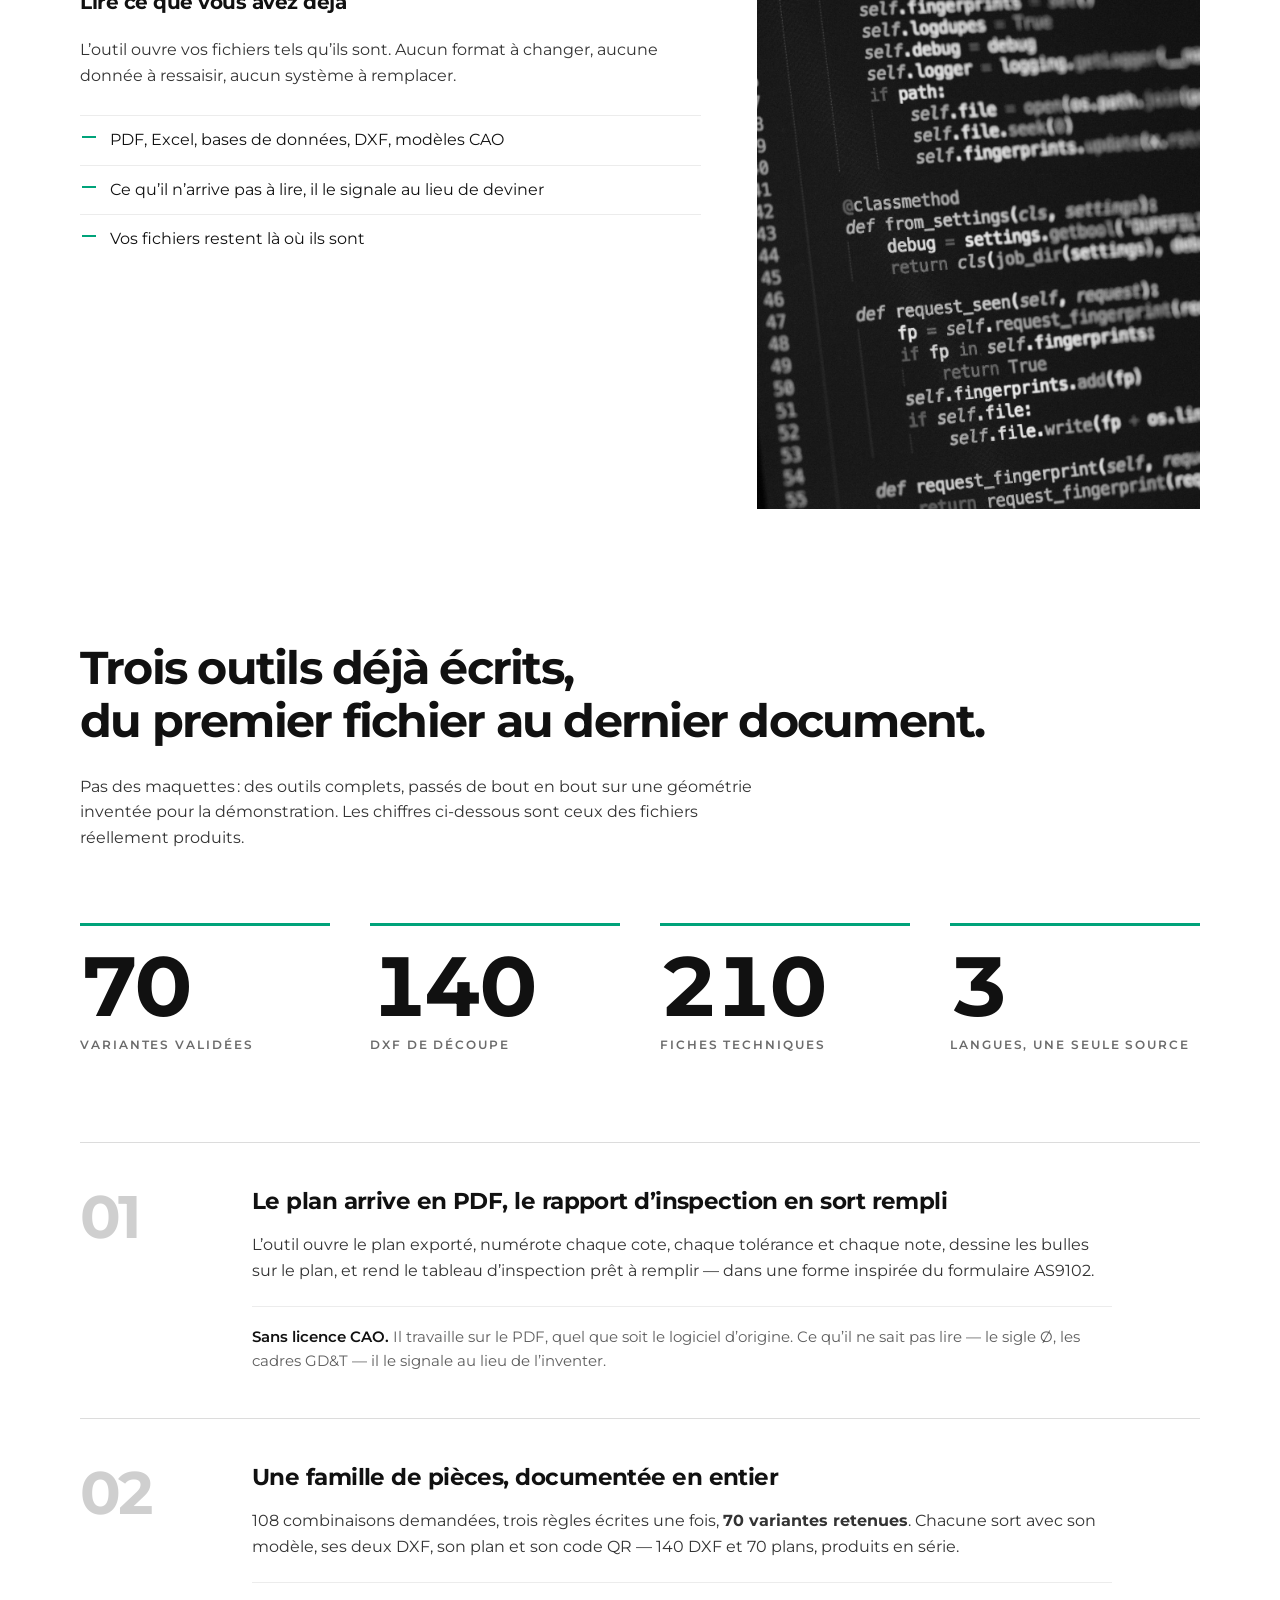
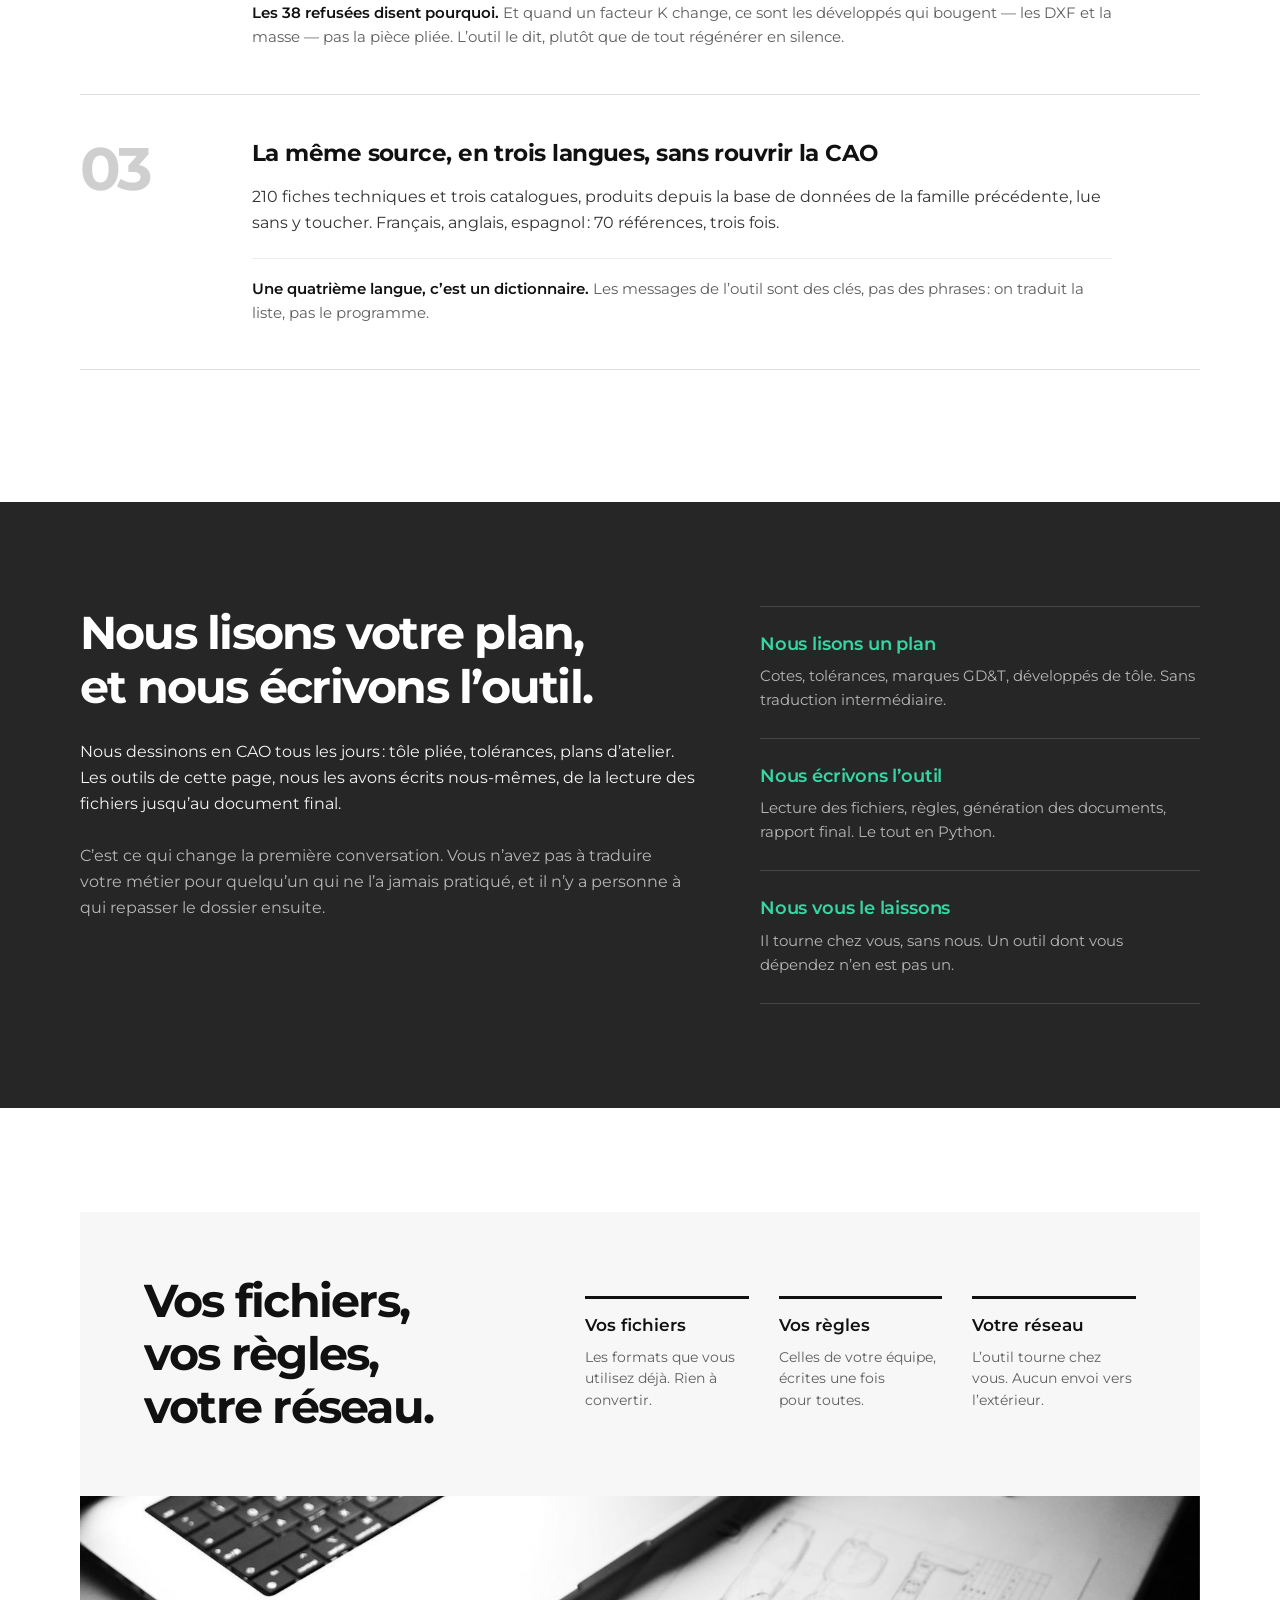
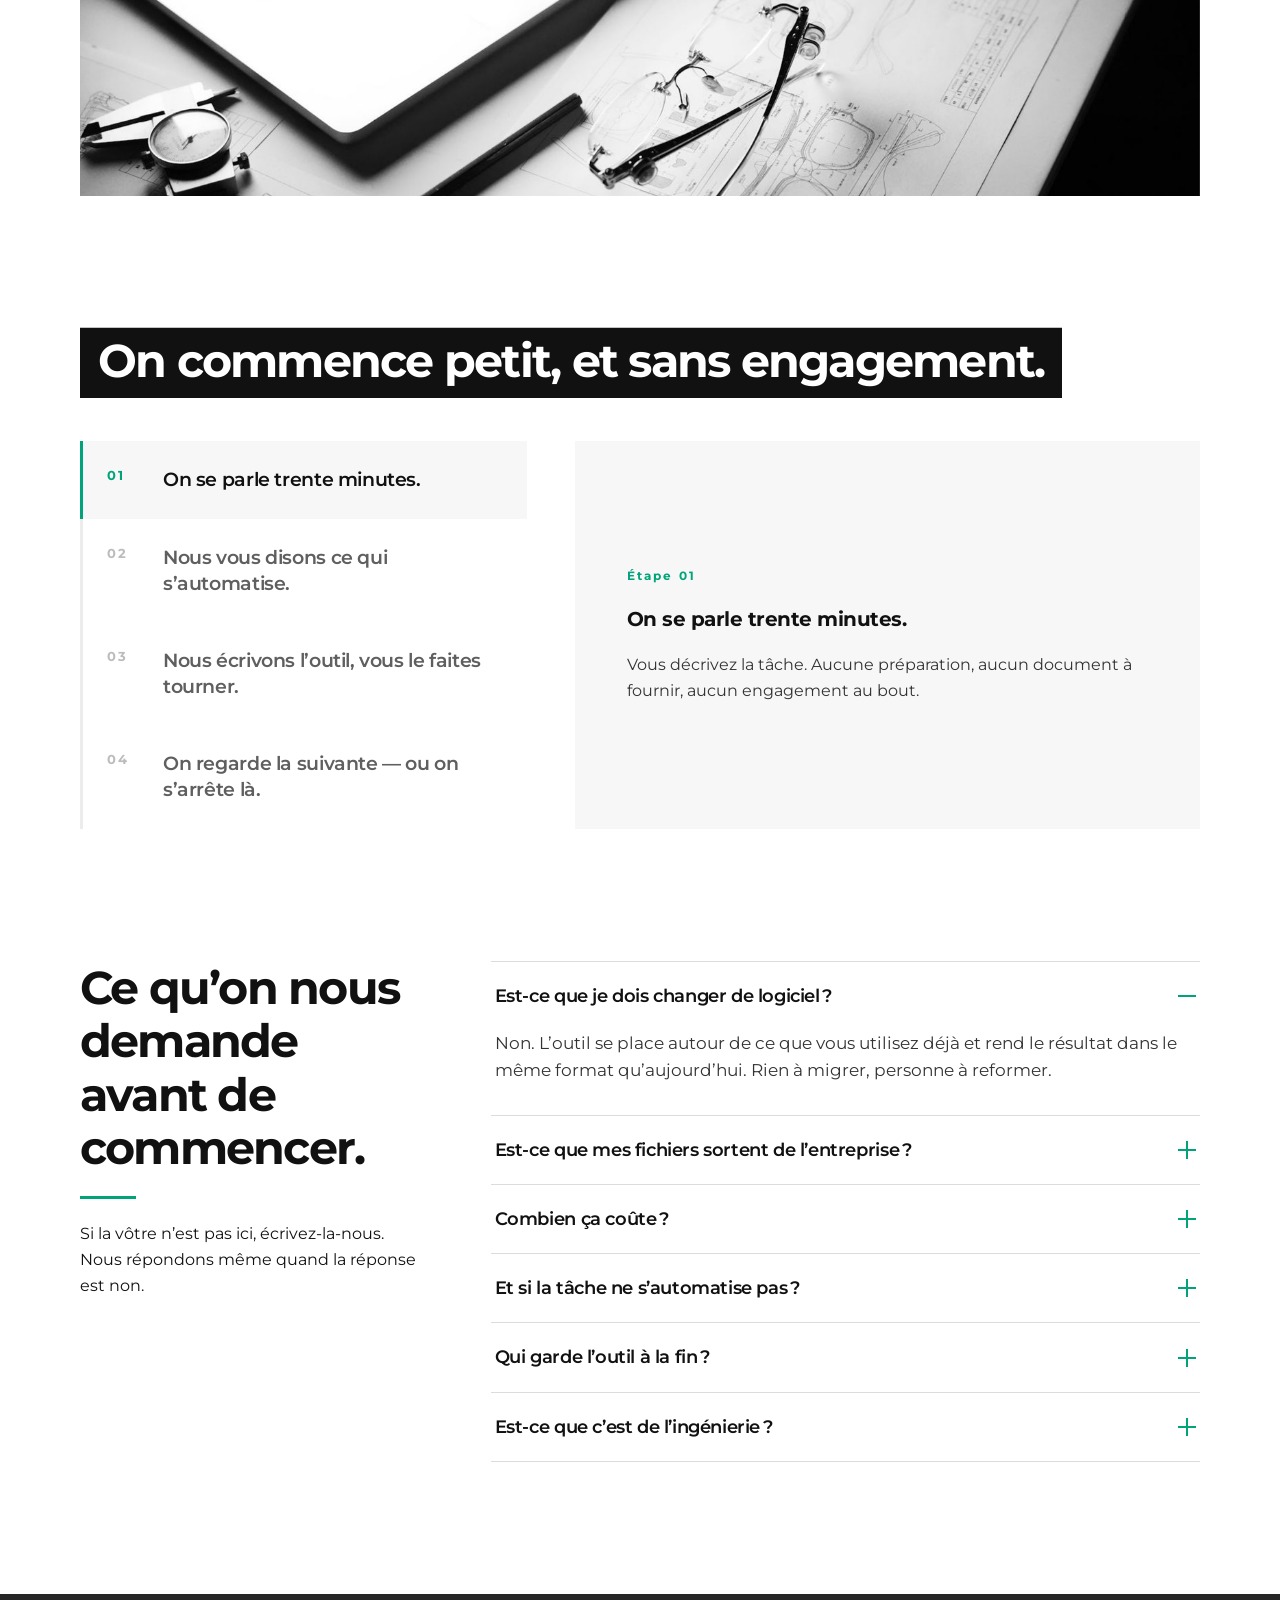
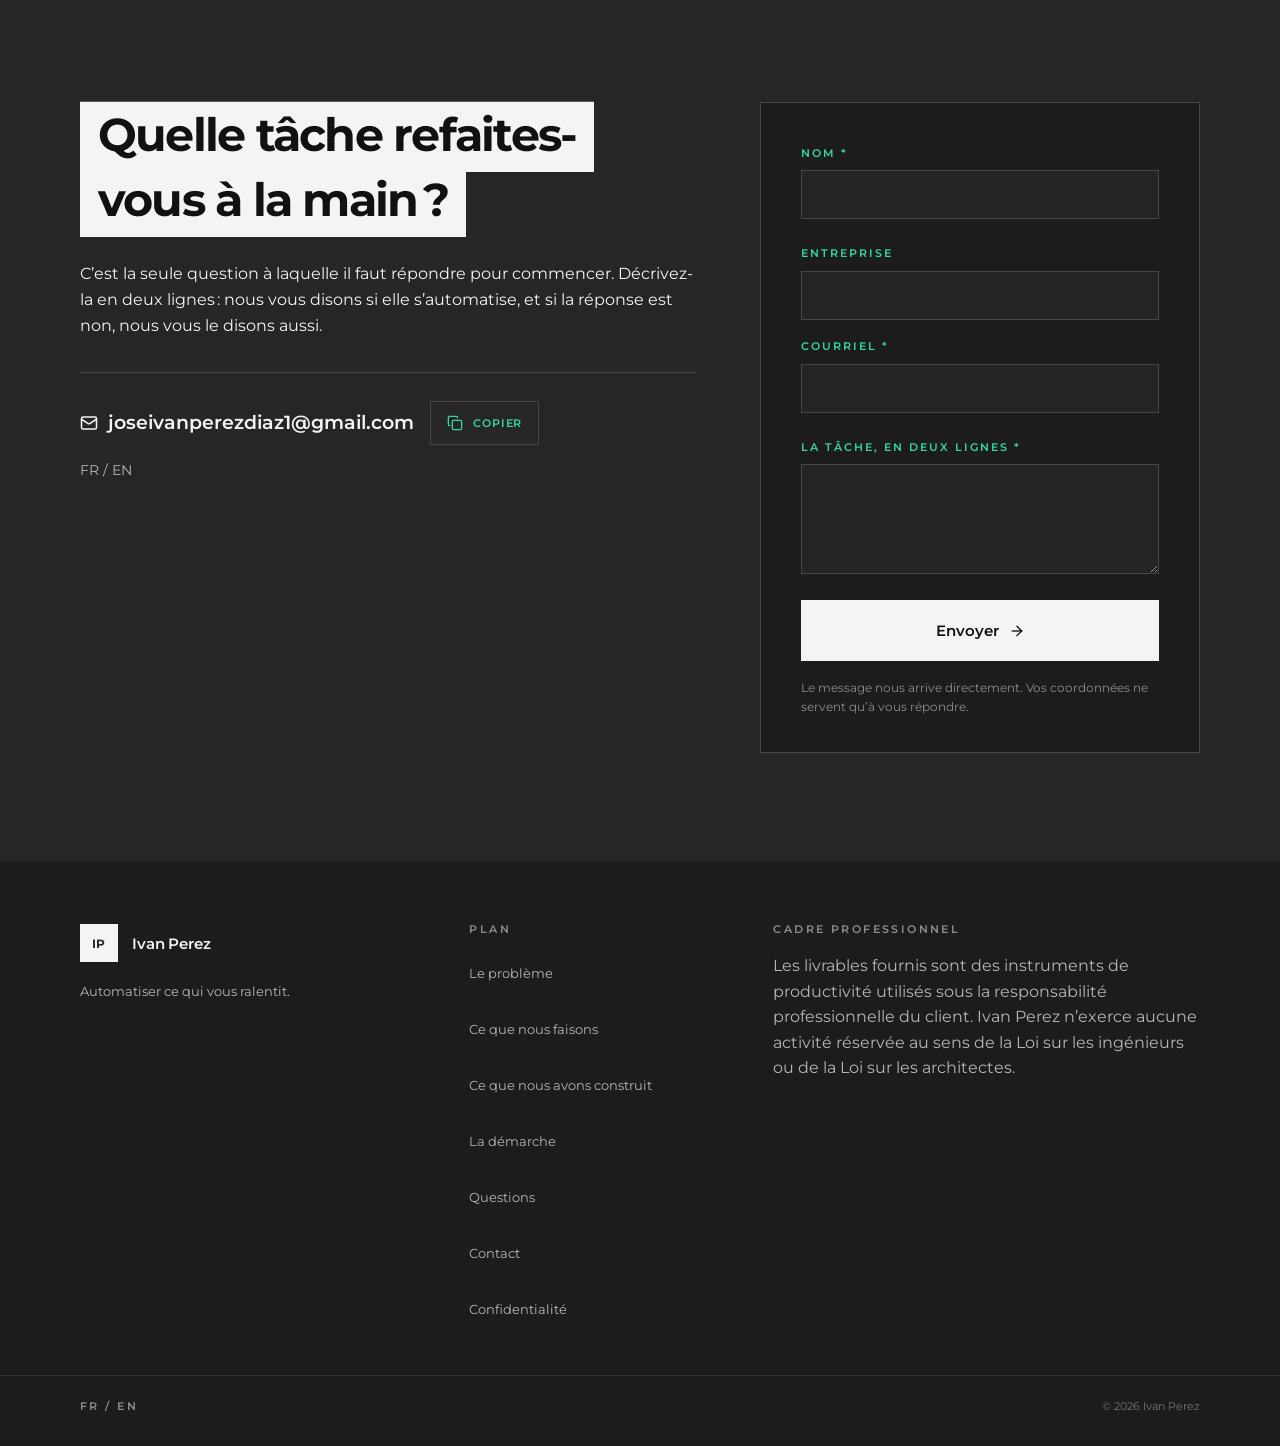
==== commit e513c622: "Politique de confidentialité, et les polices quittent Google La page n'a jamais posé de témoin: rien" ====
--- a/index.html
+++ b/index.html
@@ -9,10 +9,7 @@
 <meta property="og:title" content="Ivan Perez — Automatiser ce qui vous ralentit">
 <meta property="og:description" content="La tâche que vous refaites chaque semaine, nous en faisons un outil. Sur votre réseau, avec vos fichiers.">
 <meta property="og:type" content="website">
-<link rel="preconnect" href="https://fonts.googleapis.com">
-<link rel="preconnect" href="https://fonts.gstatic.com" crossorigin>
-<link rel="stylesheet" href="https://fonts.googleapis.com/css2?family=Montserrat:wght@400;500;600;700&display=swap">
-<link rel="stylesheet" href="css/styles.css?v=2026-09-09d">
+<link rel="stylesheet" href="css/styles.css?v=2026-09-10">
 </head>
 <body>
 
@@ -647,6 +644,7 @@
       <a href="#demarche"><span lang="fr">La d&eacute;marche</span><span lang="en">How it works</span></a>
       <a href="#questions"><span lang="fr">Questions</span><span lang="en">Questions</span></a>
       <a href="#contact"><span lang="fr">Contact</span><span lang="en">Contact</span></a>
+      <a href="politique-confidentialite.html"><span lang="fr">Confidentialit&eacute;</span><span lang="en">Privacy</span></a>
     </nav>
     <div class="foot__legal">
       <p class="eyebrow eyebrow--dark"><span lang="fr">Cadre professionnel</span><span lang="en">Professional framework</span></p>
@@ -664,6 +662,6 @@
   <svg class="ico" aria-hidden="true"><use href="#i-arrow-up"></use></svg>
 </button>
 
-<script src="js/main.js?v=2026-09-09d"></script>
+<script src="js/main.js?v=2026-09-10"></script>
 </body>
 </html>
--- a/css/styles.css
+++ b/css/styles.css
@@ -1,3 +1,24 @@
+/* Montserrat, served from this repository so that no visitor's address
+   reaches a third party before they have asked for anything. One variable
+   file per subset covers 400 to 700 - Google's four weights were the same
+   bytes. Licence SIL OFL 1.1, which allows this. */
+@font-face {
+  font-family: 'Montserrat';
+  font-style: normal;
+  font-weight: 400 700;
+  font-display: swap;
+  src: url('../fonts/montserrat-latin-ext.woff2') format('woff2');
+  unicode-range: U+0100-02BA, U+02BD-02C5, U+02C7-02CC, U+02CE-02D7, U+02DD-02FF, U+0304, U+0308, U+0329, U+1D00-1DBF, U+1E00-1E9F, U+1EF2-1EFF, U+2020, U+20A0-20AB, U+20AD-20C0, U+2113, U+2C60-2C7F, U+A720-A7FF;
+}
+@font-face {
+  font-family: 'Montserrat';
+  font-style: normal;
+  font-weight: 400 700;
+  font-display: swap;
+  src: url('../fonts/montserrat-latin.woff2') format('woff2');
+  unicode-range: U+0000-00FF, U+0131, U+0152-0153, U+02BB-02BC, U+02C6, U+02DA, U+02DC, U+0304, U+0308, U+0329, U+2000-206F, U+20AC, U+2122, U+2191, U+2193, U+2212, U+2215, U+FEFF, U+FFFD;
+}
+
 /* ==========================================================================
    Ivan Perez - landing page
    Palette and type follow presentation/ and prospection/:
@@ -675,3 +696,46 @@
   .sign::before { transform: scaleX(1); }
   .art * { opacity: 1 !important; transform: none !important; }
 }
+
+/* ---------------------------------------------------------- legal page */
+
+.legal { padding: 84px 0 96px; }
+.legal__wrap { max-width: 780px; }
+.legal h1 {
+  font-size: clamp(34px, 3.6vw, 52px); line-height: 1.16;
+  letter-spacing: -0.035em; margin: 14px 0 26px;
+}
+.legal .lead { max-width: 66ch; }
+.legal .lead + .lead { margin-top: 0; }
+.legal__date {
+  margin-top: 30px; padding: 15px 20px;
+  background: var(--paper-soft); border-left: 3px solid var(--accent);
+  font-size: 14px; line-height: 1.6; color: var(--text-soft);
+}
+.legal__block { margin-top: 52px; padding-top: 32px; border-top: 1px solid var(--line-soft); }
+.legal__block h2 {
+  font-size: clamp(21px, 1.8vw, 27px); line-height: 1.3;
+  letter-spacing: -0.022em; margin-bottom: 20px;
+}
+.legal__block p { margin-bottom: 15px; max-width: 66ch; line-height: 1.68; color: var(--text-soft); }
+.legal__block p b { color: var(--text); }
+.legal__block p:last-child { margin-bottom: 0; }
+.legal__list { list-style: none; display: flex; flex-direction: column; gap: 13px; margin: 6px 0 20px; }
+.legal__list li { position: relative; padding-left: 22px; line-height: 1.6; max-width: 64ch; color: var(--text-soft); }
+.legal__list li b { color: var(--text); }
+.legal__list li::before {
+  content: ""; position: absolute; left: 0; top: 0.6em;
+  width: 7px; height: 7px; background: var(--accent);
+}
+/* the one paragraph a reader must not skim past */
+.legal__flag { border-left: 3px solid var(--accent); padding-left: 17px; }
+.legal__mail { display: flex; align-items: center; gap: 10px; margin-top: 20px; font-weight: 600; }
+.legal__mail a { color: var(--accent-dark); }
+.legal__mail a:hover { text-decoration: underline; }
+.legal__block a { color: var(--accent-dark); text-decoration: underline; text-underline-offset: 3px; }
+.legal__back { margin-top: 58px; }
+
+@media (max-width: 640px) {
+  .legal { padding: 56px 0 72px; }
+  .legal__block { margin-top: 40px; padding-top: 26px; }
+}
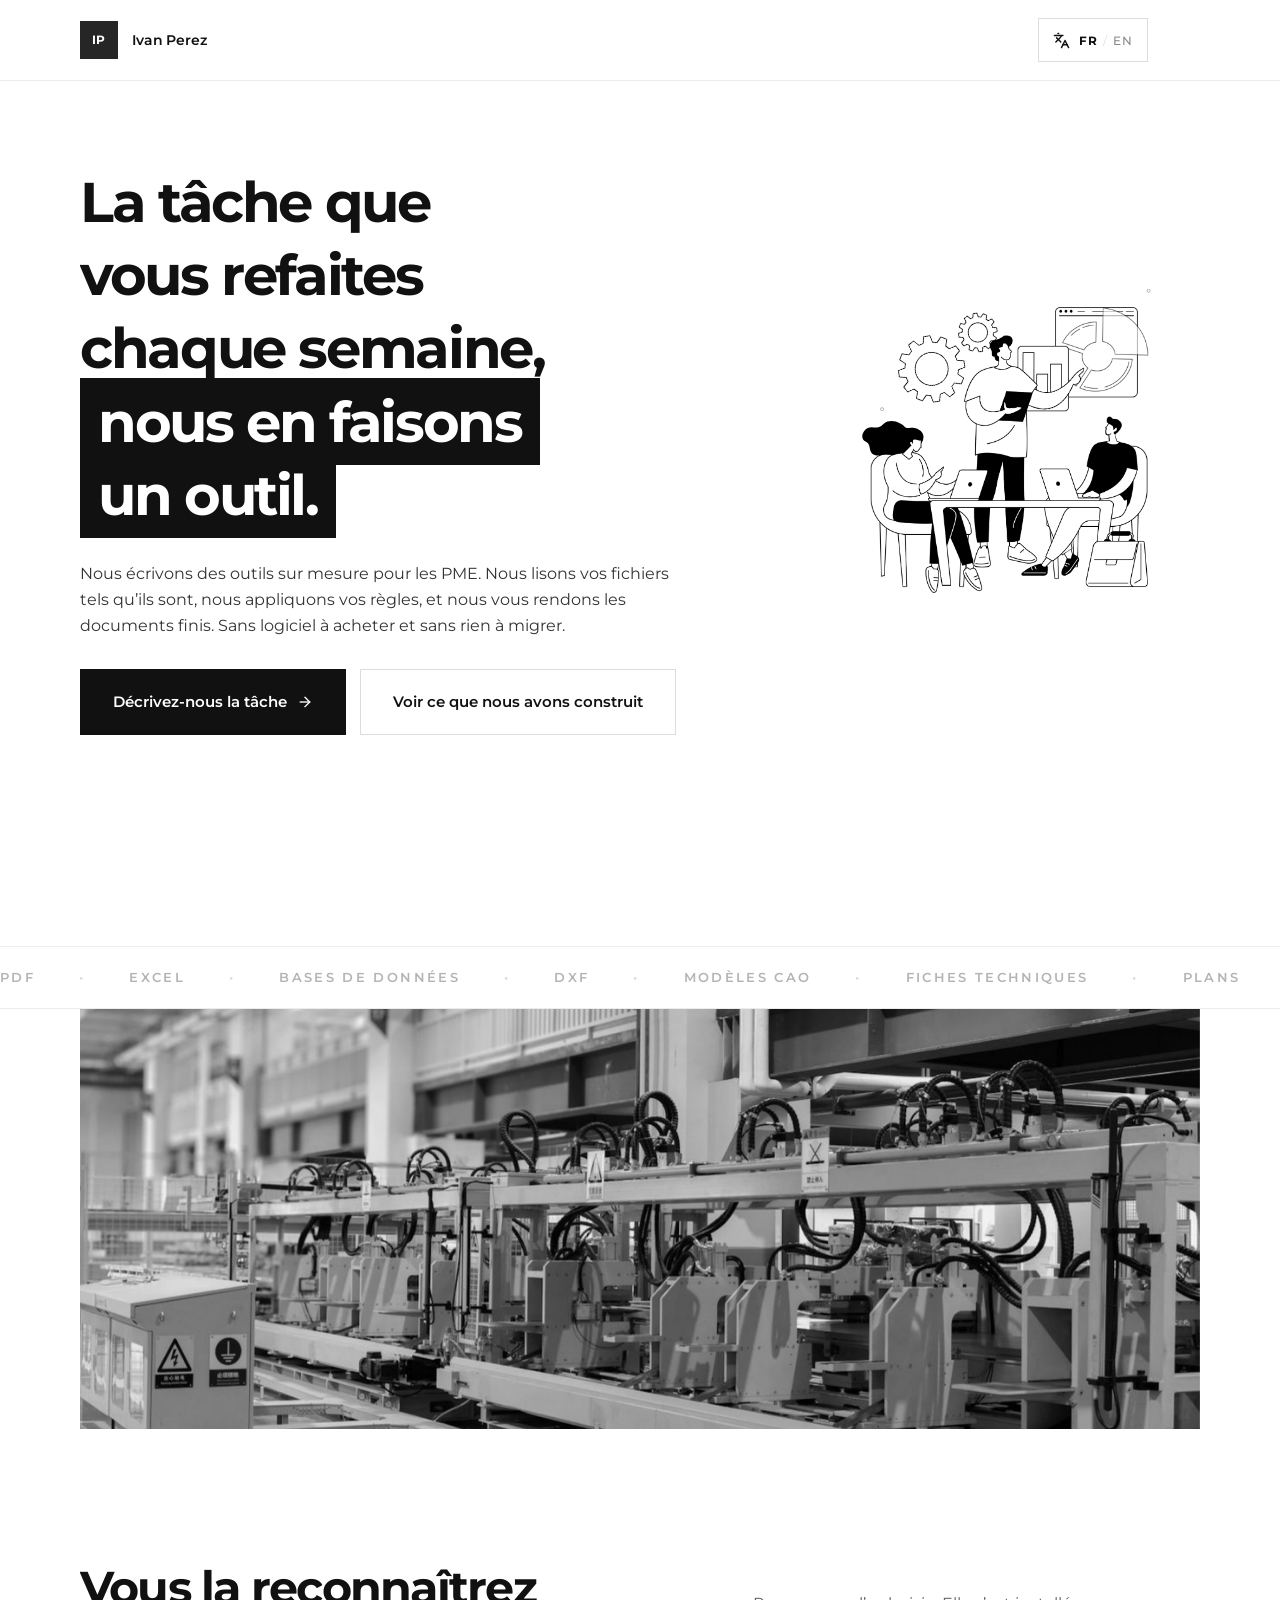
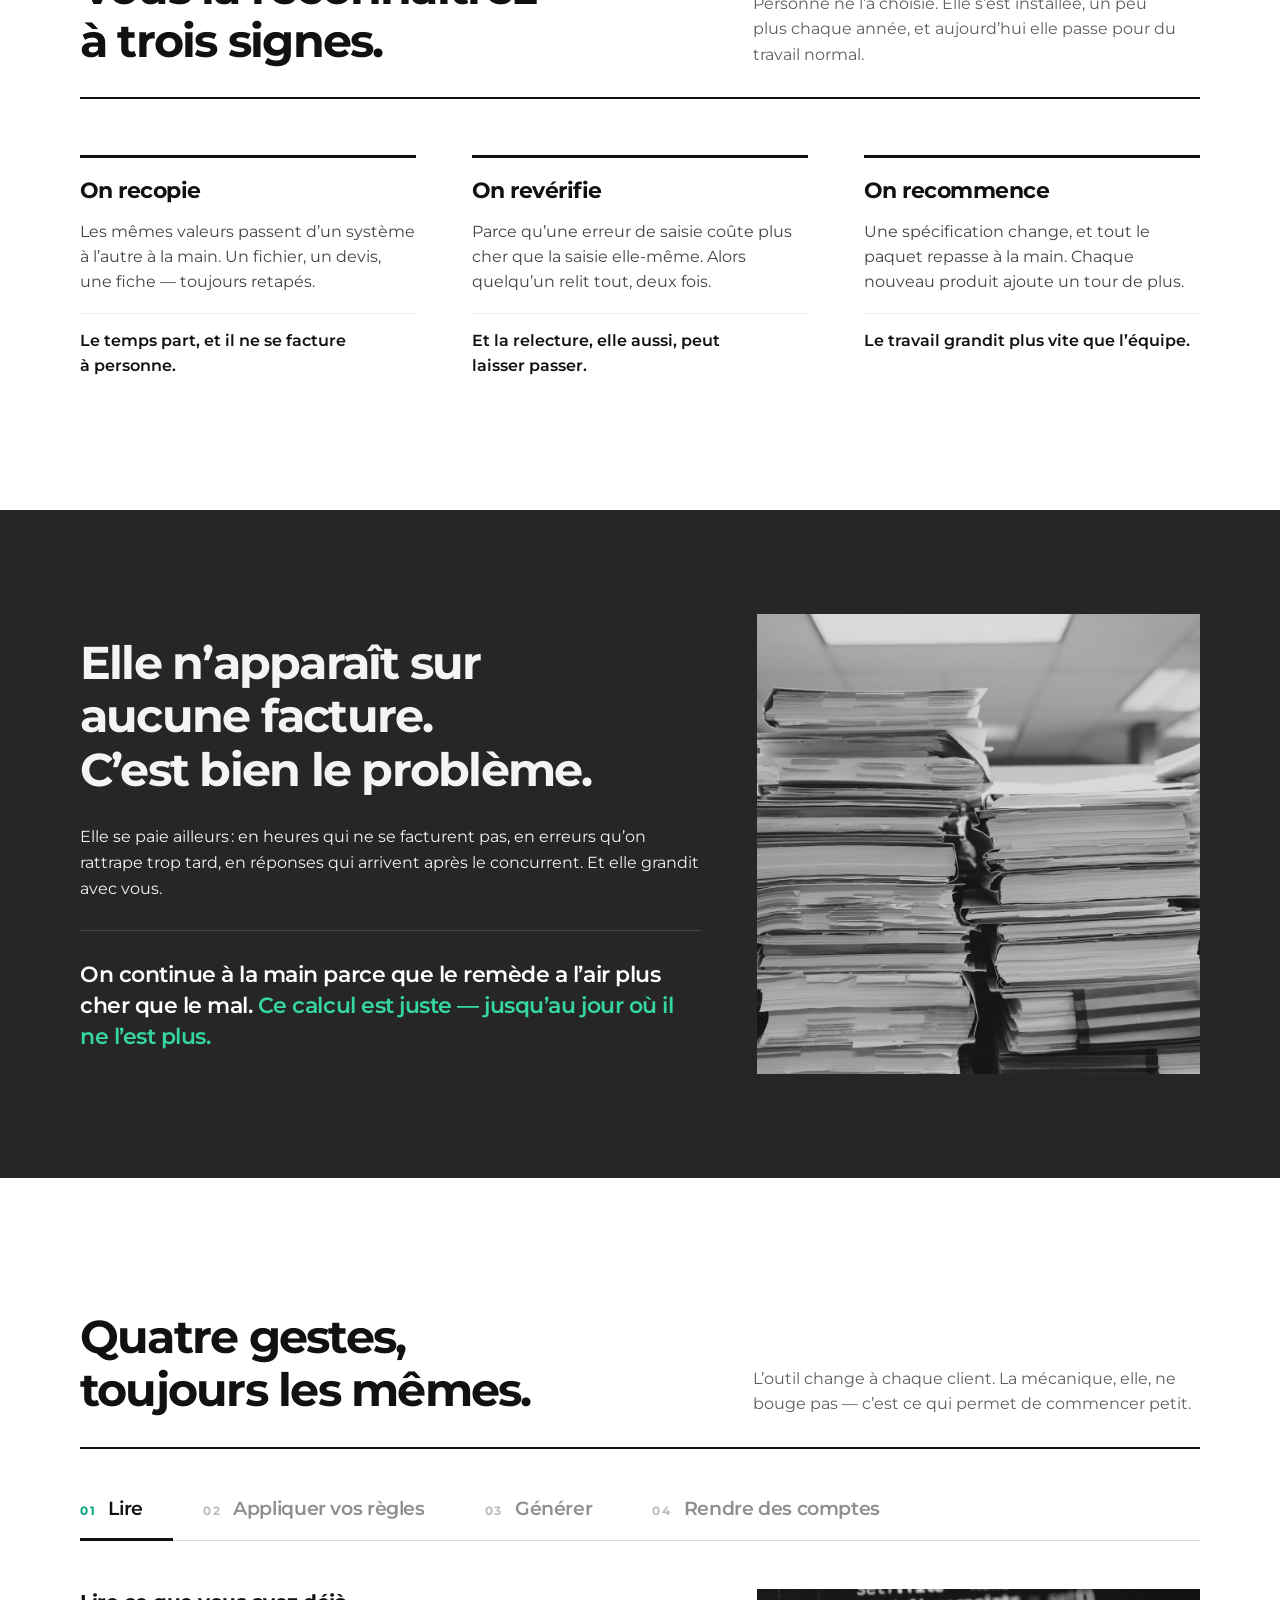
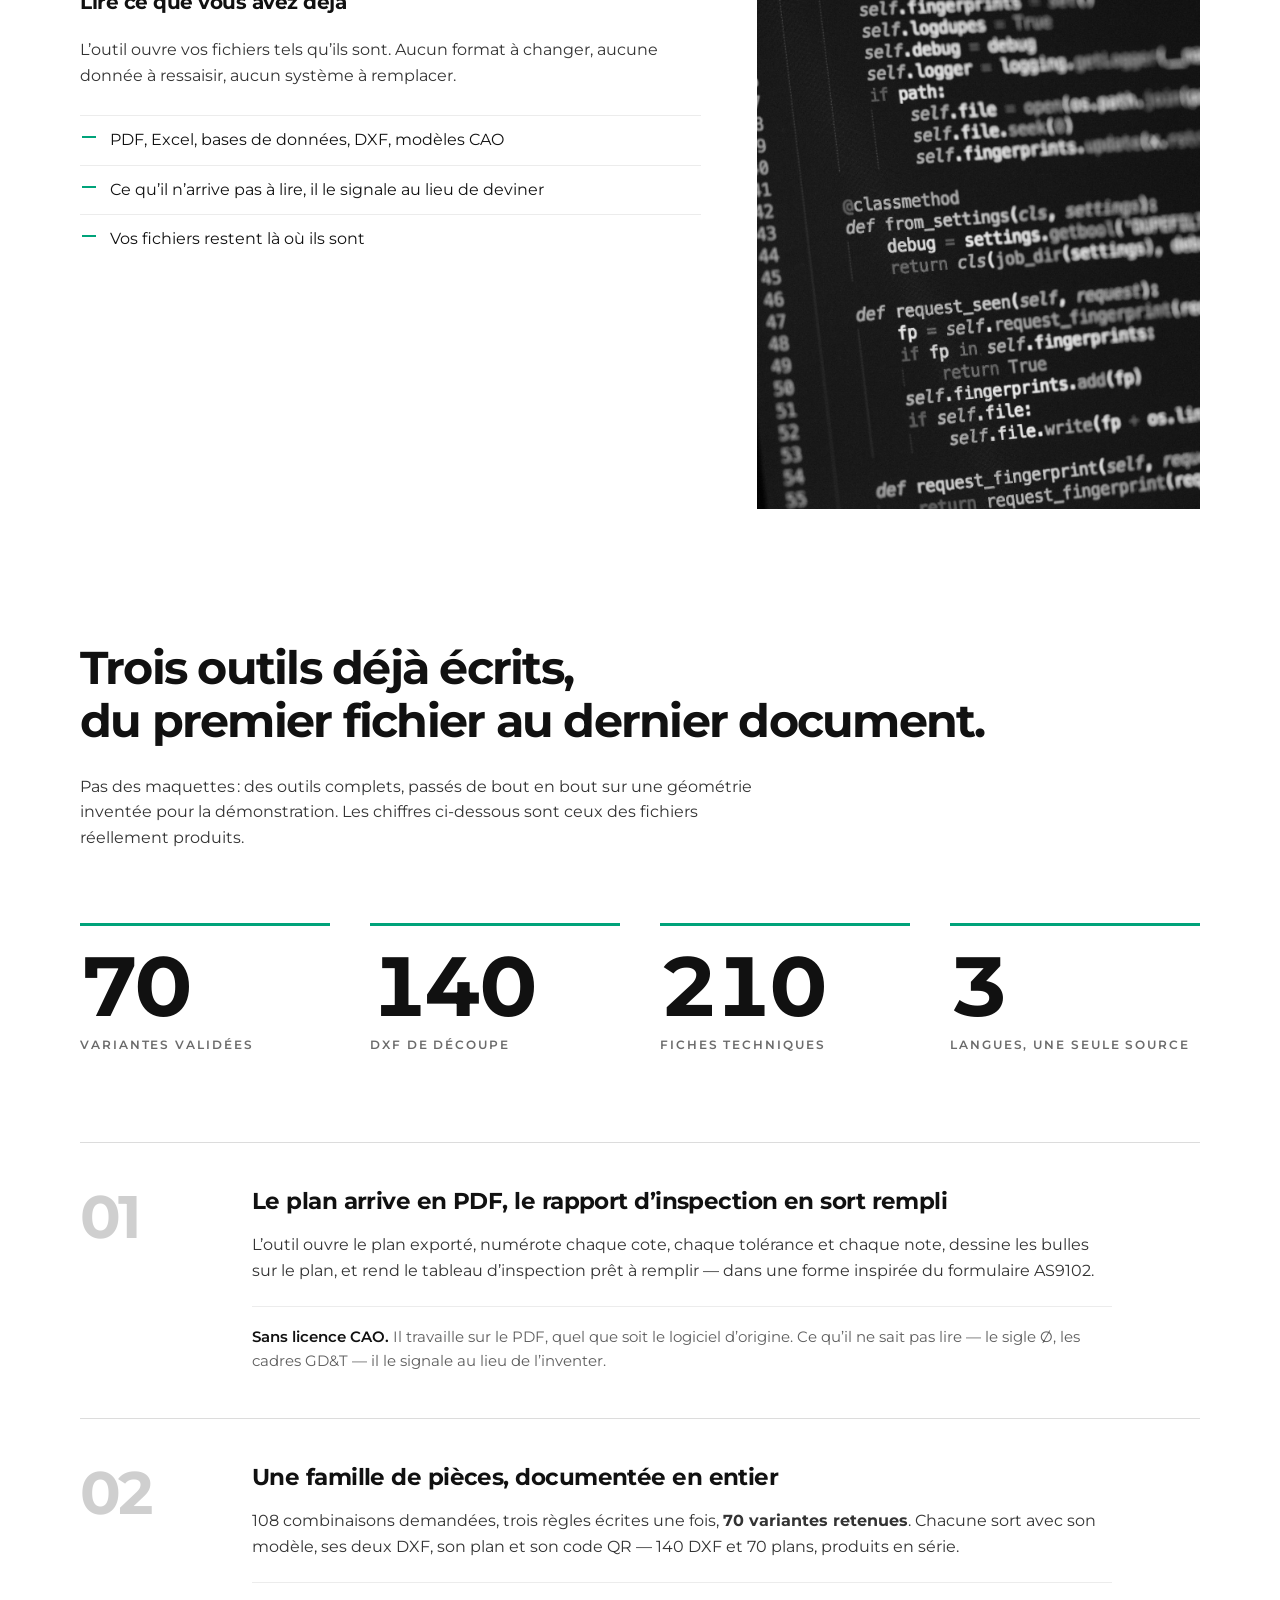
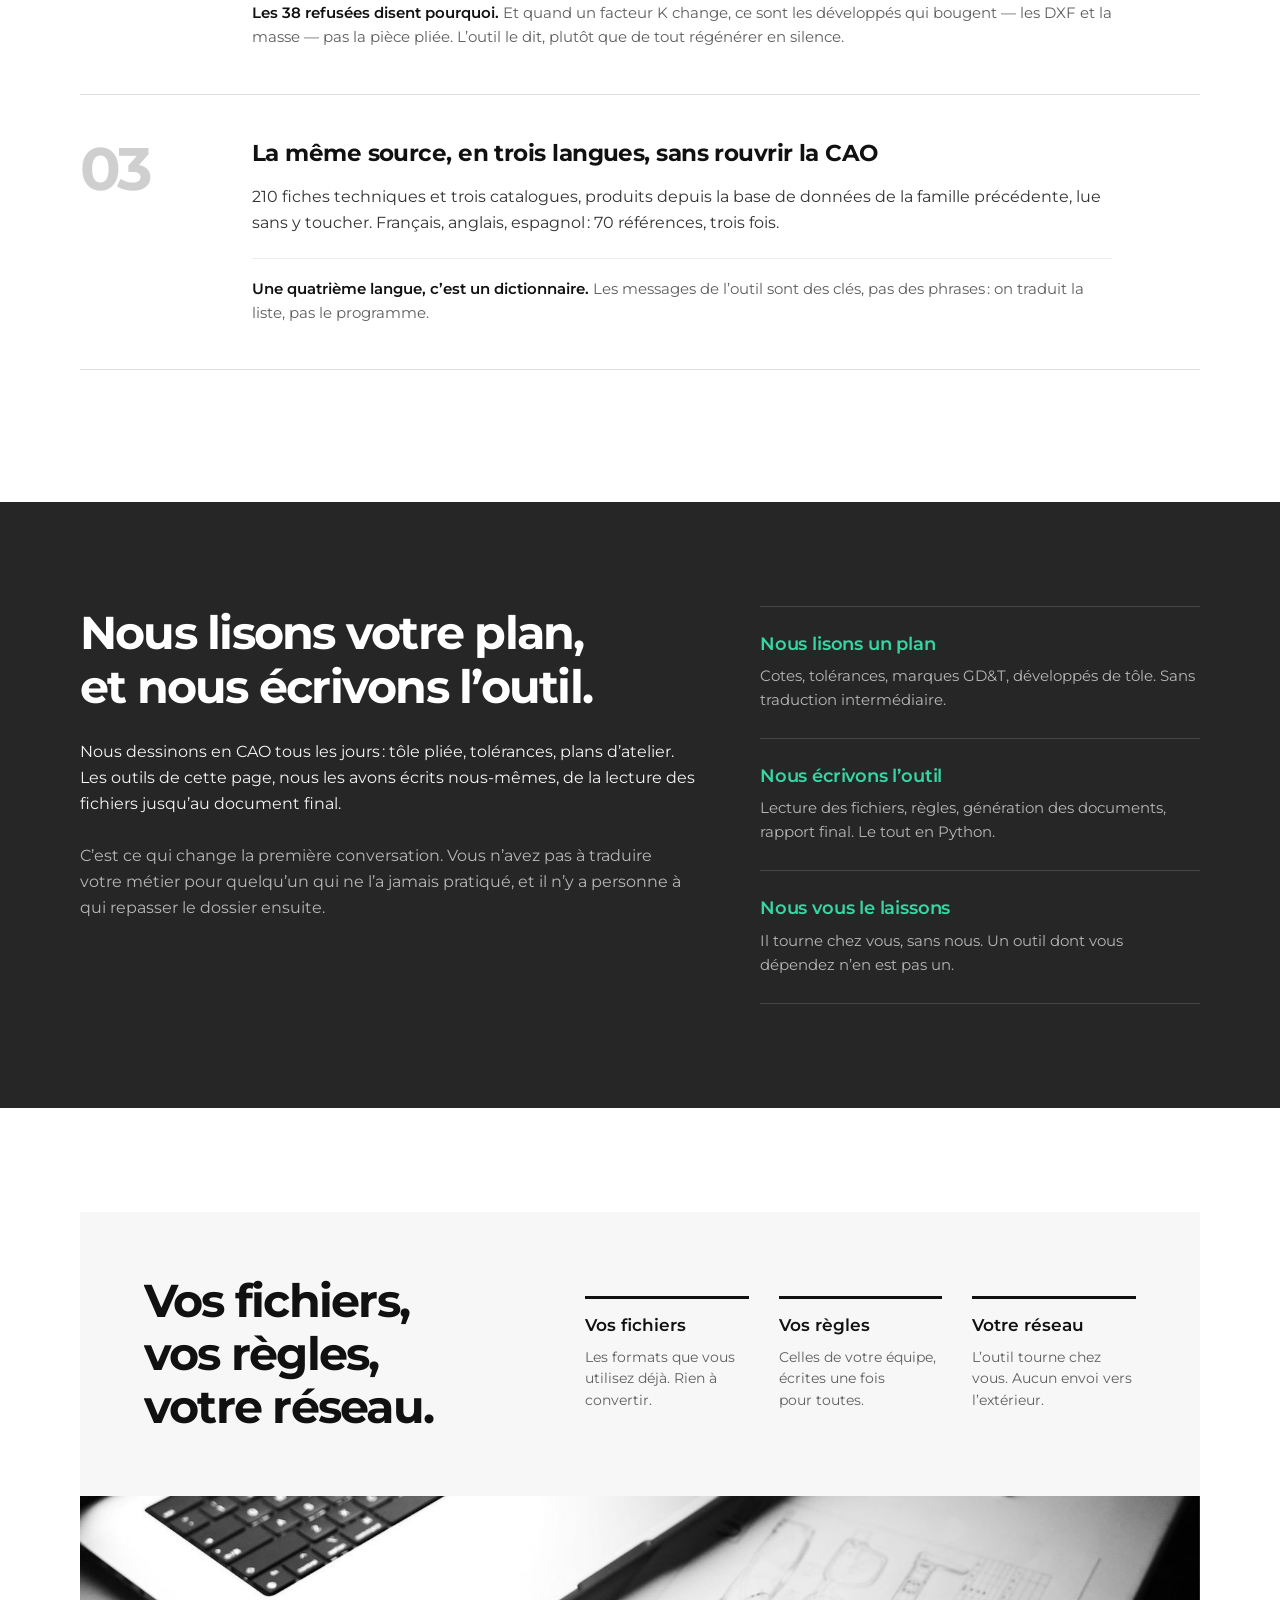
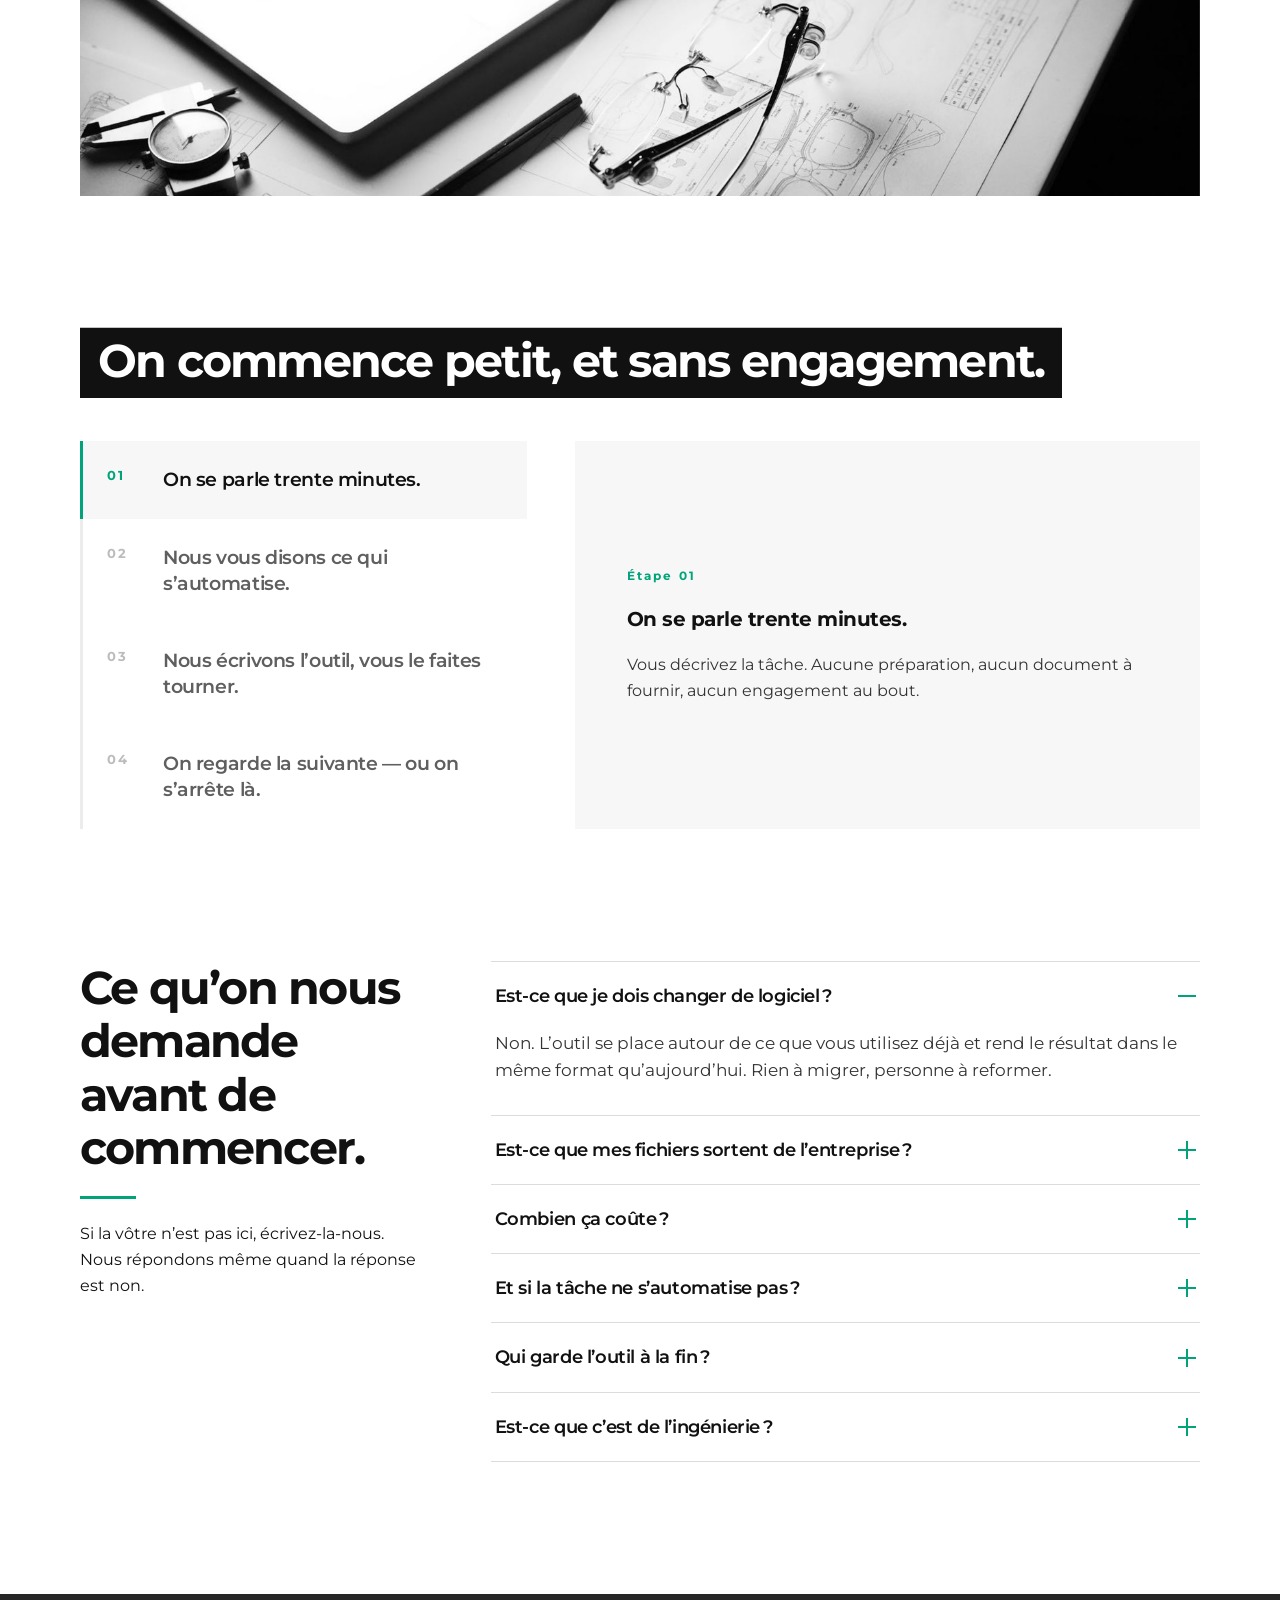
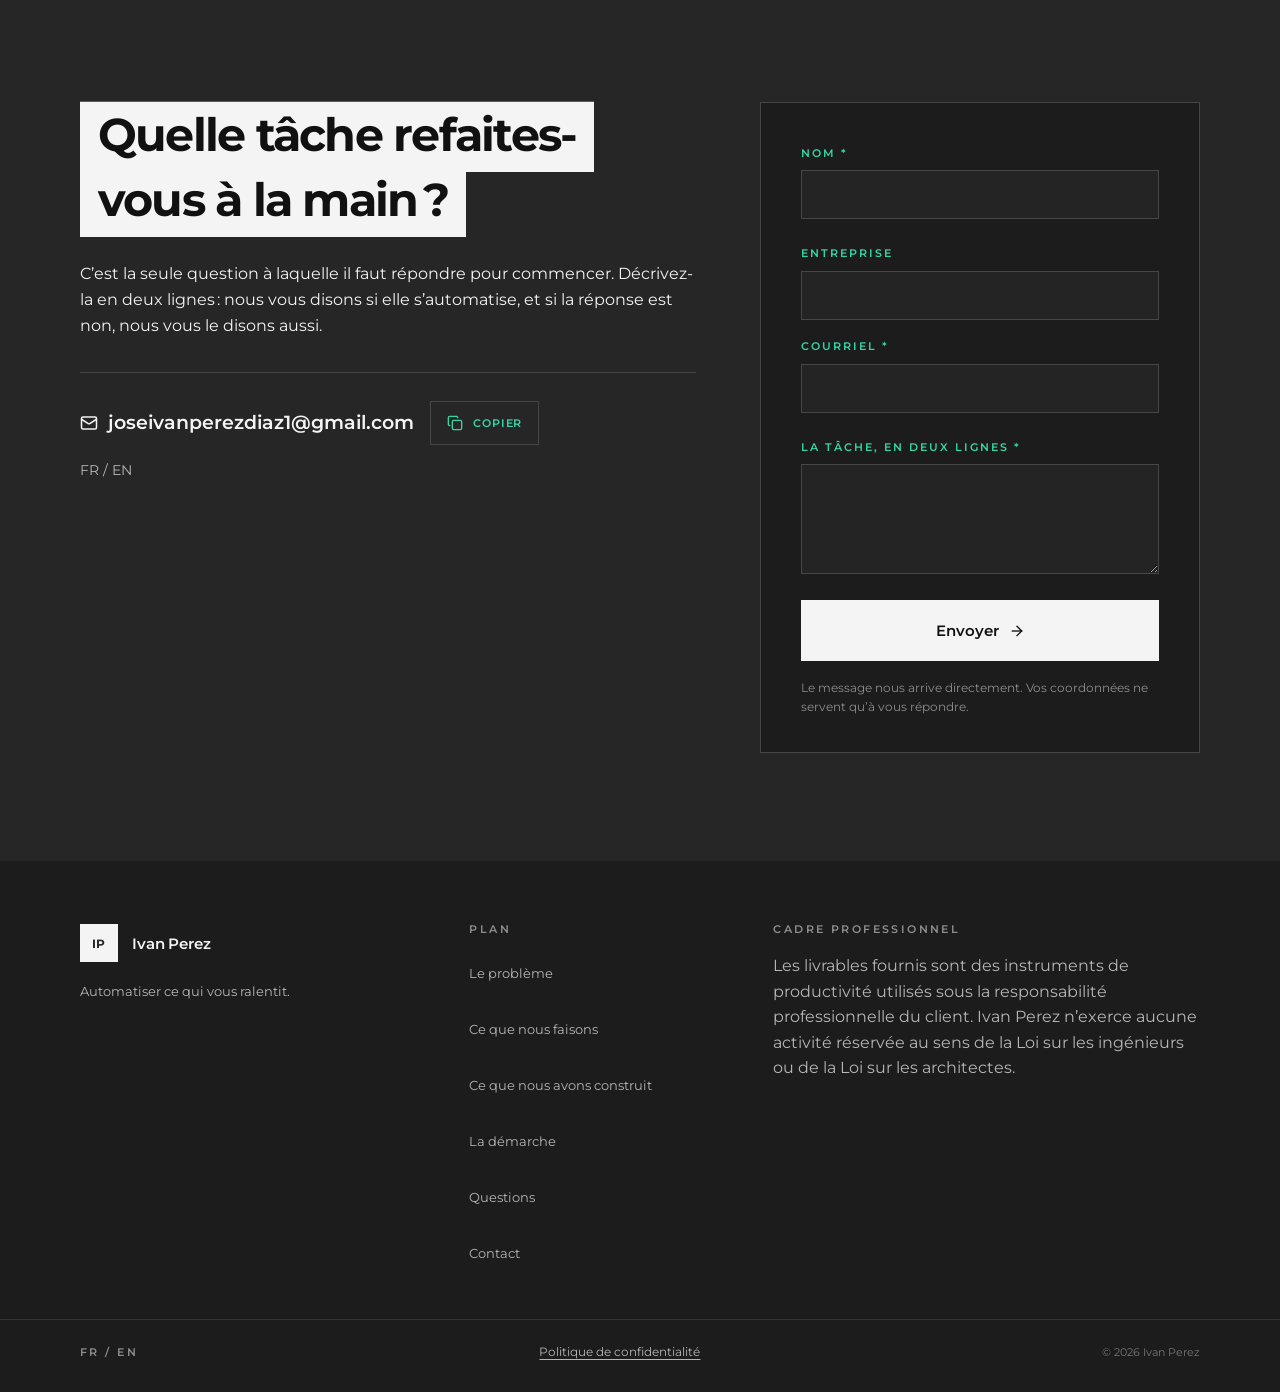
==== commit c6ab8a30: "Le lien vers la politique passe dans la barre du bas Il était le septième élément de la colonne Plan" ====
--- a/index.html
+++ b/index.html
@@ -9,7 +9,7 @@
 <meta property="og:title" content="Ivan Perez — Automatiser ce qui vous ralentit">
 <meta property="og:description" content="La tâche que vous refaites chaque semaine, nous en faisons un outil. Sur votre réseau, avec vos fichiers.">
 <meta property="og:type" content="website">
-<link rel="stylesheet" href="css/styles.css?v=2026-09-10">
+<link rel="stylesheet" href="css/styles.css?v=2026-09-10b">
 </head>
 <body>
 
@@ -644,7 +644,6 @@
       <a href="#demarche"><span lang="fr">La d&eacute;marche</span><span lang="en">How it works</span></a>
       <a href="#questions"><span lang="fr">Questions</span><span lang="en">Questions</span></a>
       <a href="#contact"><span lang="fr">Contact</span><span lang="en">Contact</span></a>
-      <a href="politique-confidentialite.html"><span lang="fr">Confidentialit&eacute;</span><span lang="en">Privacy</span></a>
     </nav>
     <div class="foot__legal">
       <p class="eyebrow eyebrow--dark"><span lang="fr">Cadre professionnel</span><span lang="en">Professional framework</span></p>
@@ -654,6 +653,9 @@
   </div>
   <div class="wrap foot__bar">
     <p class="eyebrow eyebrow--dark">FR / EN</p>
+    <a class="foot__privacy" href="politique-confidentialite.html">
+      <span lang="fr">Politique de confidentialit&eacute;</span><span lang="en">Privacy policy</span>
+    </a>
     <p>&copy; <span id="year">2026</span> Ivan Perez</p>
   </div>
 </footer>
@@ -662,6 +664,6 @@
   <svg class="ico" aria-hidden="true"><use href="#i-arrow-up"></use></svg>
 </button>
 
-<script src="js/main.js?v=2026-09-10"></script>
+<script src="js/main.js?v=2026-09-10b"></script>
 </body>
 </html>
--- a/css/styles.css
+++ b/css/styles.css
@@ -555,6 +555,8 @@
   border-top: 1px solid #333; margin-top: 44px; padding-top: 22px;
 }
 .foot__bar p:last-child { font-size: 11px; color: #767676; }
+.foot__privacy { font-size: 12px; color: var(--text-dark); text-decoration: underline; text-underline-offset: 3px; }
+.foot__privacy:hover { color: var(--paper-mute); }
 
 /* ---------------------------------------------------------------- to top */
 
